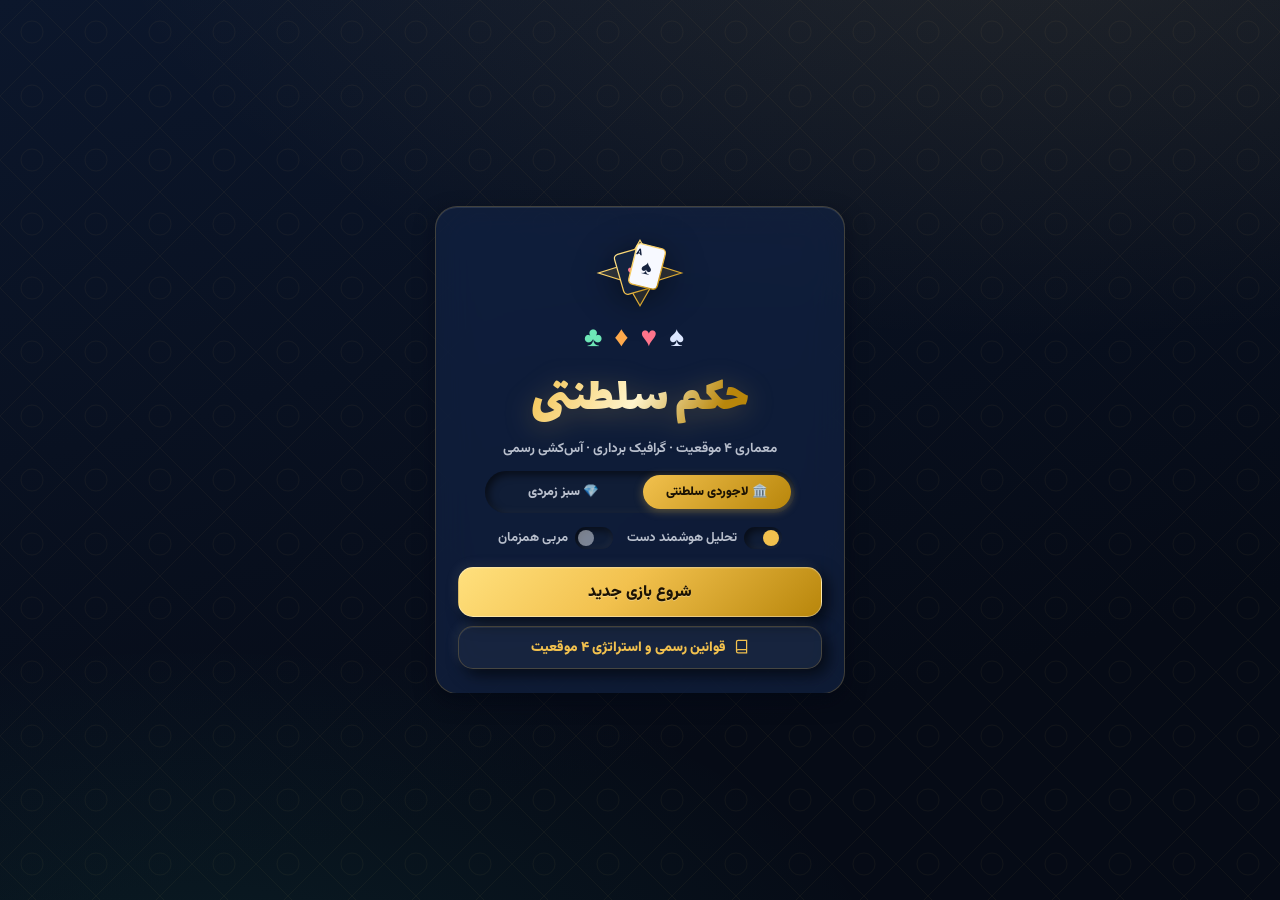
==== index.html @ ce76f45c "Initial upload of HokmPro project" ====
<!DOCTYPE html>
<html lang="fa" dir="rtl">
<head>
  <meta charset="UTF-8">
  <meta name="viewport" content="width=device-width, initial-scale=1.0, maximum-scale=1.0, user-scalable=no, viewport-fit=cover">
  <title>حکم سلطنتی — بازی کارتی چهار نفره حرفه‌ای</title>
  <meta name="description" content="بازی حکم چهار نفره موبایل‌فرست با گرافیک برداری اختصاصی و هوش مصنوعی پیشرفته ۴ موقعیت">
  <link rel="icon" href="favicon.ico" type="image/x-icon">
  <meta name="theme-color" content="#070e1c" media="(prefers-color-scheme: dark)">
  <meta name="theme-color" content="#061912" media="(prefers-color-scheme: light)">
  <link rel="apple-touch-icon" href="icon-192.png">
  <style>
/* ==========================================================================
   Hokm Royal SPA — Mobile-First Luxury Design System
   Dual Themes:
     1. theme-navy    : Royal Persian Lapis Navy & Gold (لاجوردی سلطنتی)
     2. theme-emerald : Casino Emerald Velvet & Gold (سبز زمردی کازینویی)
   100% Offline-Safe (Vendored Vazirmatn + Lalezar + Custom Vector SVGs)
   ========================================================================== */

:root, body.theme-navy {
  color-scheme: dark;

  --bg-0: #060b16;
  --bg-1: #0c172c;
  --bg-2: #142544;
  --glass: rgba(18, 34, 64, 0.72);
  --glass-strong: rgba(14, 26, 50, 0.92);
  --glass-edge: rgba(242, 193, 78, 0.22);
  --hairline: rgba(148, 180, 255, 0.16);

  --ink: #f2f6ff;
  --ink-muted: rgba(242, 246, 255, 0.75);
  --ink-faint: rgba(242, 246, 255, 0.48);

  --neo: #101d36;
  --neo-light: rgba(255, 255, 255, 0.06);
  --neo-dark: rgba(0, 0, 0, 0.62);
  --neo-raise: -4px -4px 12px var(--neo-light), 6px 6px 16px var(--neo-dark), inset 0 1px 0 rgba(255,255,255,0.08);
  --neo-sunken: inset 3px 3px 8px var(--neo-dark), inset -2px -2px 6px var(--neo-light);
  --neo-press: inset 4px 4px 10px var(--neo-dark), inset -2px -2px 5px var(--neo-light);

  --table-grad-1: #14365d;
  --table-grad-2: #0a2038;
  --table-grad-3: #061322;
  --table-rim: rgba(242, 193, 78, 0.45);

  --gold: #f2c14e;
  --gold-deep: #b8860b;
  --aqua: #3ce6cb;
  --aqua-deep: #0f7a68;
  --ruby: #ff6b81;
  --ruby-deep: #a3243b;
  --azure: #6ea8ff;

  --suit-spades: #dce7ff;
  --suit-hearts: #ff758c;
  --suit-diamonds: #ffaa4c;
  --suit-clubs: #6ee7b7;

  --card-face: #fbfcff;
  --card-face-2: #e6eefc;
  --card-ink-dark: #15223d;
  --card-ink-red: #b8253b;

  --shadow-lg: 0 20px 50px rgba(2, 6, 18, 0.72);
  --shadow-md: 0 8px 20px rgba(2, 6, 18, 0.52);

  --radius-lg: 22px;
  --radius-md: 15px;
  --radius-sm: 10px;

  --font-ui: 'Vazirmatn', 'Segoe UI', Tahoma, sans-serif;
  --font-display: 'Lalezar', 'Vazirmatn', sans-serif;

  --pattern: url("data:image/svg+xml,%3Csvg xmlns='http://www.w3.org/2000/svg' width='64' height='64'%3E%3Cg fill='none' stroke='%23f2c14e' stroke-opacity='0.045'%3E%3Cpath d='M32 0L64 32L32 64L0 32Z'/%3E%3Ccircle cx='32' cy='32' r='11'/%3E%3C/g%3E%3C/svg%3E");
}

/* Emerald Velvet & Gold Theme (تم سبز زمردی کازینویی) */
body.theme-emerald {
  --bg-0: #04120c;
  --bg-1: #092218;
  --bg-2: #103828;
  --glass: rgba(11, 38, 27, 0.76);
  --glass-strong: rgba(8, 28, 20, 0.94);
  --glass-edge: rgba(245, 200, 76, 0.28);
  --hairline: rgba(110, 231, 183, 0.18);

  --neo: #0b261b;
  --neo-light: rgba(255, 255, 255, 0.06);
  --neo-dark: rgba(0, 0, 0, 0.68);

  --table-grad-1: #165c40;
  --table-grad-2: #0c3d29;
  --table-grad-3: #062317;
  --table-rim: rgba(245, 200, 76, 0.55);

  --gold: #f5c84c;
  --gold-deep: #bd8b13;
  --aqua: #5eead4;
  --ruby: #ff758f;
}

/* ---------- Vendored Offline Fonts ---------- */
@font-face { font-family: 'Vazirmatn'; font-weight: 500; font-style: normal; font-display: swap; src: url([data-uri]) format('woff2'); unicode-range: U+0000-00FF; }
@font-face { font-family: 'Vazirmatn'; font-weight: 500; font-style: normal; font-display: swap; src: url([data-uri]) format('woff2'); unicode-range: U+0600-06FF,U+FB80-FBFF,U+FE70-FEFF; }
@font-face { font-family: 'Vazirmatn'; font-weight: 700; font-style: normal; font-display: swap; src: url([data-uri]) format('woff2'); unicode-range: U+0000-00FF; }
@font-face { font-family: 'Vazirmatn'; font-weight: 700; font-style: normal; font-display: swap; src: url([data-uri]) format('woff2'); unicode-range: U+0600-06FF,U+FB80-FBFF,U+FE70-FEFF; }
@font-face { font-family: 'Vazirmatn'; font-weight: 900; font-style: normal; font-display: swap; src: url([data-uri]) format('woff2'); unicode-range: U+0000-00FF; }
@font-face { font-family: 'Vazirmatn'; font-weight: 900; font-style: normal; font-display: swap; src: url([data-uri]) format('woff2'); unicode-range: U+0600-06FF,U+FB80-FBFF,U+FE70-FEFF; }
@font-face { font-family: 'Lalezar'; font-weight: 400; font-style: normal; font-display: swap; src: url([data-uri]) format('woff2'); unicode-range: U+0000-00FF; }
@font-face { font-family: 'Lalezar'; font-weight: 400; font-style: normal; font-display: swap; src: url([data-uri]) format('woff2'); unicode-range: U+0600-06FF,U+FB80-FBFF,U+FE70-FEFF; }

* {
  margin: 0; padding: 0; box-sizing: border-box;
  font-family: var(--font-ui);
  -webkit-tap-highlight-color: transparent;
  user-select: none;
  -webkit-user-select: none;
  -webkit-touch-callout: none;
}

html, body {
  height: 100%;
  width: 100%;
  overflow: hidden;
  touch-action: manipulation;
}

body {
  background:
    radial-gradient(120% 80% at 80% -10%, rgba(242, 193, 78, 0.10), transparent 60%),
    radial-gradient(100% 70% at 15% 110%, rgba(60, 230, 203, 0.08), transparent 55%),
    var(--pattern),
    linear-gradient(165deg, var(--bg-1), var(--bg-0) 75%);
  color: var(--ink);
  transition: background 0.35s ease;
}

.hidden { display: none !important; }
.ic { width: 1.1em; height: 1.1em; flex-shrink: 0; }

/* ---------- Surfaces ---------- */
.glass {
  background: var(--glass);
  backdrop-filter: blur(20px) saturate(160%);
  -webkit-backdrop-filter: blur(20px) saturate(160%);
  border: 1px solid var(--glass-edge);
  box-shadow: var(--shadow-md), inset 0 1px 0 rgba(255,255,255,0.1);
  border-radius: var(--radius-md);
}
.glass-strong {
  background: var(--glass-strong);
  backdrop-filter: blur(28px) saturate(180%);
  -webkit-backdrop-filter: blur(28px) saturate(180%);
  border: 1px solid var(--glass-edge);
  box-shadow: var(--shadow-lg), inset 0 1px 0 rgba(255,255,255,0.14);
}
.neo {
  background: var(--neo);
  box-shadow: var(--neo-raise);
  border: 1px solid rgba(255, 255, 255, 0.05);
  border-radius: var(--radius-md);
}

/* ---------- Buttons ---------- */
.btn {
  cursor: pointer;
  padding: 12px 22px;
  font-size: 0.98rem;
  font-weight: 800;
  color: var(--ink);
  transition: transform 0.14s ease, box-shadow 0.14s ease;
  box-shadow: var(--neo-raise);
  background: var(--neo);
  border-radius: var(--radius-md);
  display: inline-flex;
  align-items: center;
  justify-content: center;
  gap: 8px;
}
.btn:active { transform: translateY(1px) scale(0.98); box-shadow: var(--neo-press); }
.btn.primary {
  background: linear-gradient(135deg, #ffe07d 0%, var(--gold) 45%, var(--gold-deep) 100%);
  color: #1c1304;
  border-color: rgba(255, 255, 255, 0.35);
  text-shadow: 0 1px 0 rgba(255,255,255,0.3);
}
.btn.secondary { color: var(--ink-muted); }
.btn.ghost-btn {
  background: rgba(255, 255, 255, 0.04);
  border: 1px solid var(--glass-edge);
  font-size: 0.86rem;
  padding: 10px 16px;
  color: var(--gold);
}
.row { display: flex; gap: 10px; justify-content: center; flex-wrap: wrap; width: 100%; }

/* ---------- Start Screen (Lobby View) ---------- */
.start-screen {
  position: fixed; inset: 0; z-index: 30;
  display: grid; place-items: center;
  padding: 16px;
  overflow-y: auto;
}
.start-card {
  width: min(94vw, 410px);
  padding: 28px 22px 24px;
  border-radius: var(--radius-lg);
  text-align: center;
  display: flex; flex-direction: column; gap: 12px; align-items: center;
  animation: riseIn 0.45s cubic-bezier(0.22, 1, 0.36, 1);
}
@keyframes riseIn { from { opacity: 0; transform: translateY(18px) scale(0.97); } to { opacity: 1; } }

.royal-crest { width: 140px; height: 76px; margin-bottom: -6px; }
.crest-svg { width: 100%; height: 100%; filter: drop-shadow(0 6px 16px rgba(0,0,0,0.5)); }

.logo { font-size: 1.75rem; letter-spacing: 12px; display: flex; }
.logo span { animation: float 3.2s ease-in-out infinite; }
.logo .s-spade { color: var(--suit-spades); }
.logo .s-heart { color: var(--suit-hearts); animation-delay: 0.35s; }
.logo .s-diamond { color: var(--suit-diamonds); animation-delay: 0.7s; }
.logo .s-club { color: var(--suit-clubs); animation-delay: 1.05s; }
@keyframes float { 0%,100% { transform: translateY(0); } 50% { transform: translateY(-5px); } }

.start-title {
  font-family: var(--font-display); font-weight: 400;
  font-size: 3.1rem; line-height: 1.05;
  background: linear-gradient(120deg, var(--gold), #fff4cc 48%, var(--gold-deep) 85%);
  -webkit-background-clip: text; background-clip: text; color: transparent;
  filter: drop-shadow(0 4px 14px rgba(242, 193, 78, 0.25));
}
.start-subtitle { color: var(--ink-muted); font-size: 0.84rem; font-weight: 700; }
.stats-line {
  color: var(--gold);
  font-size: 0.82rem;
  font-weight: 700;
  background: rgba(242, 193, 78, 0.08);
  border: 1px solid rgba(242, 193, 78, 0.2);
  padding: 5px 12px;
  border-radius: 999px;
}
.stats-line:empty { display: none; }

.theme-switcher-pill {
  display: flex; gap: 6px; padding: 4px;
  background: var(--neo); box-shadow: var(--neo-sunken);
  border-radius: 999px; width: 100%; max-width: 310px;
}
.theme-chip {
  flex: 1; padding: 7px 10px; border-radius: 999px; border: none;
  background: transparent; color: var(--ink-muted);
  font-size: 0.78rem; font-weight: 800; cursor: pointer;
  transition: all 0.2s ease;
}
.theme-chip.active {
  background: linear-gradient(135deg, var(--gold), var(--gold-deep));
  color: #1b1204;
  box-shadow: 0 2px 10px rgba(242, 193, 78, 0.35);
}

.mode-toggles { display: flex; gap: 14px; justify-content: center; flex-wrap: wrap; margin: 2px 0; }
.toggle { display: flex; align-items: center; gap: 7px; cursor: pointer; font-size: 0.82rem; font-weight: 700; color: var(--ink-muted); }
.toggle input { display: none; }
.toggle .tk {
  width: 38px; height: 22px; border-radius: 999px; background: var(--neo);
  box-shadow: var(--neo-sunken); position: relative; transition: box-shadow .2s ease;
}
.toggle .tk::after {
  content: ''; position: absolute; top: 3px; left: 3px; width: 16px; height: 16px;
  border-radius: 50%; background: var(--ink-faint); transition: transform .18s ease, background .18s ease;
}
.toggle input:checked + .tk::after { transform: translateX(16px); background: var(--gold); }

.start-actions { display: flex; flex-direction: column; gap: 9px; width: 100%; margin-top: 4px; }
.start-main-btn { width: 100%; }

/* ---------- Mobile-First Game Arena Wrapper ---------- */
.game-wrapper {
  height: 100dvh;
  width: 100%;
  max-width: 540px;
  margin: 0 auto;
  display: flex;
  flex-direction: column;
  justify-content: space-between;
  padding: max(6px, env(safe-area-inset-top)) 8px max(6px, env(safe-area-inset-bottom));
  gap: 5px;
  position: relative;
}

/* Header Bar */
.header {
  display: flex; justify-content: space-between; align-items: center;
  padding: 6px 10px; flex-shrink: 0; gap: 6px;
}
.brand-group { display: flex; align-items: center; gap: 6px; }
.title {
  display: flex; align-items: center; gap: 5px;
  font-family: var(--font-display); font-weight: 400; font-size: 1.25rem; color: var(--gold);
}
.icon-pill {
  display: inline-flex; align-items: center; gap: 4px;
  padding: 4px 9px; border-radius: 999px;
  background: rgba(242, 193, 78, 0.12);
  border: 1px solid rgba(242, 193, 78, 0.3);
  color: var(--gold); font-size: 0.72rem; font-weight: 800; cursor: pointer;
}
.scores { display: flex; gap: 5px; }
.score-box {
  padding: 4px 10px; border-radius: 999px; font-size: 0.78rem; font-weight: 800;
  background: var(--glass-strong); border: 1px solid transparent;
}
.score-box b { font-size: 0.92rem; }
.score-box.us { border-color: var(--aqua); color: var(--aqua); }
.score-box.them { border-color: var(--ruby); color: var(--ruby); }

.top-tools { display: flex; align-items: center; gap: 5px; }
.tool-btn {
  width: 32px; height: 32px; border-radius: 50%;
  display: grid; place-items: center; cursor: pointer;
  color: var(--ink-muted); background: var(--neo); box-shadow: var(--neo-raise);
}
.tool-btn:active { transform: scale(0.92); box-shadow: var(--neo-press); }

/* HUD Strip */
.info-bar {
  display: flex; justify-content: space-between; align-items: center; gap: 4px;
  padding: 5px 8px; font-size: 0.75rem; font-weight: 700; flex-shrink: 0;
}
.info-item {
  display: flex; align-items: center; gap: 4px; color: var(--ink-muted);
  padding: 3px 8px; border-radius: var(--radius-sm);
  background: rgba(0, 0, 0, 0.22);
}
.info-item b { color: var(--ink); font-size: 0.82rem; }
.icon-us, .icon-us .ic { color: var(--aqua); }
.icon-them, .icon-them .ic { color: var(--ruby); }
.icon-trump, .icon-trump .ic { color: var(--gold); }

/* Ace-Draw Ceremony Banner */
.ace-draw-banner {
  position: absolute; top: 92px; left: 50%; transform: translateX(-50%);
  z-index: 45; width: min(94%, 390px);
  padding: 10px 12px; border-radius: var(--radius-md);
  display: flex; flex-direction: column; align-items: center; gap: 7px;
  border: 1px solid var(--gold);
  box-shadow: var(--shadow-lg), 0 0 24px rgba(242, 193, 78, 0.25);
  animation: riseIn 0.28s ease;
}
.ace-draw-title { font-size: 0.8rem; font-weight: 900; color: var(--gold); display: flex; align-items: center; gap: 6px; }
.ace-draw-cards { display: flex; gap: 6px; justify-content: center; flex-wrap: wrap; }
.ace-mini-chip {
  display: flex; flex-direction: column; align-items: center;
  padding: 3px 7px; border-radius: 8px; background: rgba(255,255,255,0.06);
  font-size: 0.7rem; font-weight: 800; color: var(--ink-muted);
}
.ace-mini-chip.winner {
  background: rgba(242, 193, 78, 0.22);
  border: 1px solid var(--gold);
  color: var(--gold);
}

/* ---------- Cross-Table 4-Player Arena Stage ---------- */
.arena-stage {
  flex: 1;
  min-height: 0;
  display: flex;
  flex-direction: column;
  justify-content: space-between;
  align-items: center;
  gap: 4px;
  padding: 2px 0;
}

.seat-node {
  display: flex; align-items: center; gap: 6px;
  position: relative; z-index: 5;
}
.seat-north {
  flex-direction: row;
  background: var(--glass);
  border: 1px solid var(--glass-edge);
  padding: 4px 12px 4px 8px;
  border-radius: 999px;
}
.seat-meta { display: flex; flex-direction: column; align-items: flex-start; gap: 2px; }
.seat-badges { display: flex; align-items: center; gap: 4px; }

.table-middle-row {
  flex: 1;
  width: 100%;
  min-height: 0;
  display: flex;
  align-items: center;
  justify-content: space-between;
  gap: 4px;
}

.seat-west, .seat-east {
  flex-direction: column;
  width: 60px;
  flex-shrink: 0;
  text-align: center;
  gap: 3px;
}

.opponent-avatar, .player-avatar {
  width: 40px; height: 40px; border-radius: 50%;
  display: grid; place-items: center; position: relative;
  background: var(--neo); box-shadow: var(--neo-raise);
  color: var(--ink-muted); font-size: 1.1rem;
  border: 1.5px solid rgba(255,255,255,0.1);
  transition: box-shadow 0.25s ease, transform 0.25s ease;
}
.opponent-avatar.partner { color: var(--aqua); border-color: rgba(60, 230, 203, 0.35); }
.opponent-avatar.enemy { color: var(--ruby); border-color: rgba(255, 107, 129, 0.35); }
.opponent-name { font-size: 0.72rem; font-weight: 800; color: var(--ink-muted); white-space: nowrap; }

.card-count-pill {
  font-size: 0.68rem; font-weight: 900;
  padding: 1px 6px; border-radius: 999px;
  background: rgba(242, 193, 78, 0.14);
  border: 1px solid rgba(242, 193, 78, 0.32);
  color: var(--gold);
}
.void-pills { display: inline-flex; gap: 2px; flex-wrap: wrap; justify-content: center; min-height: 14px; }
.void-tag {
  font-size: 0.65rem; line-height: 1; padding: 1px 4px;
  border-radius: 4px; background: rgba(255, 107, 129, 0.18);
  color: var(--ruby); font-weight: 900;
}

.opponent.active .opponent-avatar, .player-section.active .player-avatar {
  box-shadow: var(--neo-raise), 0 0 0 2.5px var(--gold), 0 0 20px rgba(242, 193, 78, 0.65);
  transform: scale(1.06);
}

.crown-badge {
  position: absolute; top: -7px; right: -6px; color: var(--gold);
  background: var(--neo); width: 19px; height: 19px; border-radius: 50%;
  display: grid; place-items: center; box-shadow: var(--neo-raise);
  border: 1px solid var(--gold);
}
.trump-indicator {
  position: absolute; bottom: -7px; left: 50%; transform: translateX(-50%);
  background: linear-gradient(135deg, var(--gold), var(--gold-deep)); color: #1f1503;
  font-size: 0.64rem; font-weight: 900; padding: 1px 6px; border-radius: 6px;
  box-shadow: 0 2px 6px rgba(0,0,0,0.5);
}

/* ---------- Luxury Persian Felt Table ---------- */
.play-area {
  flex: 1; height: 100%; display: flex; align-items: center; justify-content: center; min-width: 0;
}
.table {
  width: 100%; max-width: 265px; aspect-ratio: 1 / 1.04; position: relative;
  border-radius: 40% 40% 40% 40% / 34% 34% 34% 34%;
  background:
    radial-gradient(circle at 50% 48%, rgba(242, 193, 78, 0.10), transparent 58%),
    linear-gradient(160deg, var(--table-grad-1) 0%, var(--table-grad-2) 58%, var(--table-grad-3) 100%);
  box-shadow:
    inset 0 0 0 2px rgba(255, 255, 255, 0.12),
    inset 0 0 0 9px rgba(6, 12, 22, 0.68),
    inset 0 0 0 10.5px var(--table-rim),
    inset 0 14px 32px rgba(0,0,0,0.6),
    var(--shadow-md);
  display: flex; align-items: center; justify-content: center;
  overflow: hidden;
}
.table-carpet-svg {
  position: absolute; inset: 8%; width: 84%; height: 84%;
  color: var(--gold); pointer-events: none;
}
.table-center-emblem {
  font-size: 2.2rem; color: var(--gold); opacity: 0.16;
  pointer-events: none; font-weight: 900;
}

.card-slot { position: absolute; display: flex; align-items: center; justify-content: center; z-index: 4; }
.card-slot.top { top: 6%; left: 50%; transform: translateX(-50%); }
.card-slot.bottom { bottom: 6%; left: 50%; transform: translateX(-50%); }
.card-slot.left { left: 7%; top: 50%; transform: translateY(-50%); }
.card-slot.right { right: 7%; top: 50%; transform: translateY(-50%); }

/* ---------- South Player Section & Curved Mobile Fan Hand ---------- */
.player-section {
  flex-shrink: 0;
  display: flex;
  flex-direction: column;
  gap: 6px;
  padding: 8px 10px calc(8px + env(safe-area-inset-bottom));
  border-radius: var(--radius-lg) var(--radius-lg) 12px 12px;
}
.player-bar {
  display: flex; align-items: center; justify-content: space-between; gap: 8px;
}
.player-info { display: flex; align-items: center; gap: 8px; }
.player-avatar { width: 36px; height: 36px; color: var(--gold); border-color: rgba(242, 193, 78, 0.4); }
.player-title-wrap { display: flex; flex-direction: column; }
.player-name { font-weight: 900; font-size: 0.86rem; line-height: 1.1; }
.turn-hint { font-size: 0.7rem; color: var(--ink-muted); font-weight: 700; }
.player-section.active .turn-hint { color: var(--gold); }

.fan-toggle-btn {
  display: inline-flex; align-items: center; gap: 5px;
  padding: 5px 10px; border-radius: 999px; font-size: 0.72rem; font-weight: 800;
  color: var(--ink-muted); cursor: pointer;
}

/* Hand Container: Fan Mode (Single Overlapping Curved Row) vs Grid Mode */
.hand {
  display: flex;
  justify-content: center;
  align-items: center;
  padding: 14px 6px 6px;
  min-height: 112px;
  overflow-x: auto;
  overflow-y: visible;
  scrollbar-width: none;
}
.hand::-webkit-scrollbar { display: none; }

.hand.fan-mode {
  flex-wrap: nowrap;
  gap: 0;
}
.hand.fan-mode .card + .card {
  margin-right: -18px; /* RTL overlapping fan effect */
}
.hand.grid-mode {
  flex-wrap: wrap;
  gap: 5px;
  max-height: 34dvh;
  overflow-y: auto;
}

/* ---------- Bespoke Vector Playing Cards ---------- */
.card {
  width: 62px; height: 94px;
  border-radius: 10px;
  background: linear-gradient(165deg, var(--card-face) 0%, var(--card-face-2) 100%);
  box-shadow: -3px 4px 12px rgba(0, 0, 0, 0.45), inset 0 0 0 1px rgba(255, 255, 255, 0.85);
  display: flex; flex-direction: column; justify-content: space-between;
  padding: 4px 5px; position: relative;
  color: var(--card-ink-dark);
  flex-shrink: 0;
  transition: transform 0.18s cubic-bezier(0.22, 1, 0.36, 1), box-shadow 0.18s ease, filter 0.18s ease;
  cursor: pointer;
  overflow: hidden;
}
.card-corner {
  display: flex; flex-direction: column; align-items: center; line-height: 0.92; z-index: 2;
  align-self: flex-start;
}
.card-corner.bottom {
  align-self: flex-end; transform: rotate(180deg);
}
.card .card-rank { font-size: 0.88rem; font-weight: 900; letter-spacing: -0.5px; }
.card .card-mini-pip { font-size: 0.68rem; }

.card .card-suit-center {
  position: absolute; inset: 0;
  display: flex; align-items: center; justify-content: center;
  pointer-events: none;
}
.card-art-svg { width: 82%; height: 82%; }

.card.suit-hearts, .card.suit-diamonds { color: var(--card-ink-red); }
.card.suit-spades, .card.suit-clubs { color: var(--card-ink-dark); }

.card.disabled {
  filter: grayscale(0.55) brightness(0.62);
  transform: translateY(4px) scale(0.96);
  cursor: default;
}
.card:not(.disabled):hover {
  transform: translateY(-7px);
  z-index: 10;
}
.card.selected {
  transform: translateY(-16px) scale(1.06) !important;
  z-index: 20 !important;
  box-shadow: 0 0 0 2.5px var(--gold), 0 14px 28px rgba(242, 193, 78, 0.48);
}
.card.trump::after {
  content: ''; position: absolute; inset: 2.5px; border-radius: 7.5px;
  border: 1.5px solid rgba(212, 162, 56, 0.78); pointer-events: none;
}

.card.table-card {
  width: 52px; height: 78px; cursor: default;
  box-shadow: 0 8px 20px rgba(0, 0, 0, 0.55);
}
.card.enter { animation: cardIn 0.25s cubic-bezier(0.22, 1, 0.36, 1); }
@keyframes cardIn { from { opacity: 0; transform: translateY(12px) scale(0.88); } }

/* ---------- Coach & Analysis ---------- */
.coach-bar {
  display: flex; flex-direction: column; gap: 2px;
  background: rgba(0, 0, 0, 0.32);
  border: 1px solid rgba(242, 193, 78, 0.28);
  border-radius: var(--radius-sm); padding: 6px 10px;
  font-size: 0.74rem; color: var(--ink-muted); line-height: 1.5;
}
.coach-line b { color: var(--gold); }
.coach-line.alt { opacity: 0.78; }
.card.coach-best { outline: 2.5px solid var(--gold); outline-offset: 1px; }
.card.coach-alt { outline: 2px dashed var(--aqua); outline-offset: 1px; }

.grade { font-weight: 900; padding: 1px 7px; border-radius: 6px; font-size: 0.74rem; }
.grade.good { color: #082217; background: var(--aqua); }
.grade.warn { color: #241a05; background: var(--gold); }
.grade.bad { color: #fff; background: var(--ruby-deep); }
.reason { color: var(--ink-muted); font-size: 0.76rem; }
.better { color: var(--gold); font-weight: 800; font-size: 0.76rem; }
.tactics { color: var(--aqua); font-weight: 800; font-size: 0.72rem; }
.outcome-line { font-size: 0.8rem; color: var(--gold); text-align: center; font-weight: 800; }

/* ---------- Winner Popup ---------- */
.winner-popup {
  position: fixed; top: 44%; left: 50%; transform: translate(-50%, -50%) scale(0.9);
  background: var(--glass-strong);
  border: 1.5px solid var(--gold); border-radius: 999px;
  padding: 10px 22px; font-weight: 900; font-size: 0.98rem; color: var(--gold); z-index: 50;
  opacity: 0; pointer-events: none; transition: opacity 0.2s ease, transform 0.2s ease;
  box-shadow: var(--shadow-lg);
}
.winner-popup.show { opacity: 1; transform: translate(-50%, -50%) scale(1); }

/* ---------- Modals & Bottom-Sheet Drawers ---------- */
.modal {
  position: fixed; inset: 0; z-index: 60; display: none;
  align-items: center; justify-content: center; padding: 16px;
  background: rgba(3, 7, 15, 0.68);
  backdrop-filter: blur(8px); -webkit-backdrop-filter: blur(8px);
}
.modal.show { display: flex; }
.modal-box {
  width: min(95vw, 430px); max-height: 88dvh; overflow-y: auto;
  padding: 22px 18px; border-radius: var(--radius-lg);
  text-align: center; display: flex; flex-direction: column; gap: 12px; align-items: center;
  animation: riseIn 0.28s cubic-bezier(0.22, 1, 0.36, 1);
}
.modal-title { font-size: 1.2rem; font-weight: 900; display: flex; gap: 7px; align-items: center; justify-content: center; color: var(--gold); }
.modal-msg { font-size: 0.96rem; line-height: 1.75; color: var(--ink-muted); }
.modal-msg.big { font-size: 1.25rem; color: var(--ink); font-weight: 900; }
.modal-note { font-size: 0.84rem; color: var(--ink-muted); }
.modal-msg.us, .modal-title.us { color: var(--aqua); }
.modal-msg.them, .modal-title.them { color: var(--ruby); }

.trump-grid { display: grid; grid-template-columns: repeat(4, 1fr); gap: 8px; width: 100%; }
.trump-btn {
  cursor: pointer; padding: 10px 4px; font-weight: 800; font-size: 0.84rem; color: var(--ink);
  display: flex; flex-direction: column; align-items: center; gap: 3px;
}
.trump-btn.special { font-size: 0.76rem; grid-column: span 1; }
.trump-btn .pip { font-size: 1.35rem; line-height: 1; }
.trump-btn.suit-spades .pip { color: var(--suit-spades); }
.trump-btn.suit-hearts .pip { color: var(--suit-hearts); }
.trump-btn.suit-diamonds .pip { color: var(--suit-diamonds); }
.trump-btn.suit-clubs .pip { color: var(--suit-clubs); }

.preview-cards { display: flex; gap: 6px; justify-content: center; flex-wrap: wrap; }
.preview-cards .card { width: 54px; height: 82px; cursor: default; }

.history-list { width: 100%; display: flex; flex-direction: column; gap: 6px; max-height: 24vh; overflow-y: auto; }
.history-row {
  display: grid; grid-template-columns: auto 1fr auto auto; gap: 8px; align-items: center;
  background: var(--neo); box-shadow: var(--neo-sunken); border-radius: var(--radius-sm);
  padding: 7px 12px; font-size: 0.8rem; font-weight: 700; color: var(--ink-muted);
}
.history-round { color: var(--azure); }
.history-winner.us { color: var(--aqua); }
.history-winner.them { color: var(--ruby); }

.last-trick-list { display: flex; flex-direction: column; gap: 7px; width: 100%; }
.last-trick-row {
  display: flex; align-items: center; justify-content: space-between; gap: 8px;
  background: var(--neo); box-shadow: var(--neo-sunken); border-radius: var(--radius-sm);
  padding: 6px 12px;
}
.last-trick-row.winner { outline: 1.5px solid var(--gold); }
.last-trick-name { font-weight: 800; font-size: 0.84rem; color: var(--ink-muted); }
.last-trick-row .card { width: 44px; height: 66px; }
.analysis-row {
  display: flex; align-items: center; justify-content: flex-start; flex-wrap: wrap;
  gap: 6px; font-size: 0.76rem; color: var(--ink-muted); padding: 2px 6px; text-align: right;
}

/* Guide Modal */
.guide-modal-box { max-width: 480px; text-align: right; }
.guide-content { display: flex; flex-direction: column; gap: 10px; width: 100%; }
.guide-card {
  background: rgba(0, 0, 0, 0.25);
  border: 1px solid var(--glass-edge);
  border-radius: var(--radius-sm);
  padding: 10px 12px;
  display: flex; flex-direction: column; gap: 6px;
}
.guide-card h3 { font-size: 0.9rem; color: var(--gold); font-weight: 900; }
.guide-card p { font-size: 0.78rem; line-height: 1.65; color: var(--ink-muted); }
.guide-card b { color: var(--ink); }

/* Responsive tuning for small and large screens */
@media (max-width: 370px) {
  .card { width: 56px; height: 86px; }
  .hand.fan-mode .card + .card { margin-right: -20px; }
  .table { max-width: 220px; }
}
@media (min-width: 720px) {
  body { display: flex; align-items: center; justify-content: center; }
  .game-wrapper {
    max-width: 500px; height: 95dvh; max-height: 920px;
    border-radius: var(--radius-lg);
    padding: 12px 14px;
    box-shadow: var(--shadow-lg);
    background: var(--glass);
    border: 1px solid var(--glass-edge);
  }
}

</style>
</head>
<body class="theme-navy" id="appBody">

  <!-- Offline SVG Icon Sprite -->
  <svg width="0" height="0" style="position:absolute" aria-hidden="true"><defs>
    <symbol id="i-crown" viewBox="0 0 24 24"><path d="M2.5 7.5L7 12l5-7.5L17 12l4.5-4.5-2 11.5h-15l-2-11.5z" fill="currentColor"/><circle cx="12" cy="3" r="1.4" fill="currentColor"/><circle cx="2.5" cy="5.5" r="1.2" fill="currentColor"/><circle cx="21.5" cy="5.5" r="1.2" fill="currentColor"/></symbol>
    <symbol id="i-robot" viewBox="0 0 24 24"><path d="M12 2v3M7 8h10a2.5 2.5 0 0 1 2.5 2.5v7A2.5 2.5 0 0 1 17 20H7a2.5 2.5 0 0 1-2.5-2.5v-7A2.5 2.5 0 0 1 7 8zM9 13h.01M15 13h.01M9 16.5h6" fill="none" stroke="currentColor" stroke-width="2" stroke-linecap="round"/></symbol>
    <symbol id="i-user" viewBox="0 0 24 24"><path d="M12 11.5a4 4 0 1 0 0-8 4 4 0 0 0 0 8zM4.5 20c0-3.2 3.6-5.2 7.5-5.2s7.5 2 7.5 5.2" fill="none" stroke="currentColor" stroke-width="2" stroke-linecap="round"/></symbol>
    <symbol id="i-hand" viewBox="0 0 24 24"><rect x="6" y="3" width="12" height="18" rx="2.5" fill="none" stroke="currentColor" stroke-width="2"/><path d="M9 7.5h6M9 11.5h6" stroke="currentColor" stroke-width="2" stroke-linecap="round"/></symbol>
    <symbol id="i-sound-on" viewBox="0 0 24 24"><path d="M4 9v6h4l5 4V5L8 9H4z" fill="currentColor"/><path d="M16 9a4 4 0 0 1 0 6M18.5 6.5a8 8 0 0 1 0 11" fill="none" stroke="currentColor" stroke-width="2" stroke-linecap="round"/></symbol>
    <symbol id="i-sound-off" viewBox="0 0 24 24"><path d="M4 9v6h4l5 4V5L8 9H4z" fill="currentColor"/><path d="M17 9l4 6M21 9l-4 6" stroke="currentColor" stroke-width="2" stroke-linecap="round"/></symbol>
    <symbol id="i-reset" viewBox="0 0 24 24"><path d="M4 10a8 8 0 1 1 2 6" fill="none" stroke="currentColor" stroke-width="2" stroke-linecap="round"/><path d="M4 4v6h6" fill="none" stroke="currentColor" stroke-width="2" stroke-linecap="round"/></symbol>
    <symbol id="i-history" viewBox="0 0 24 24"><path d="M12 7v5l3.2 2" fill="none" stroke="currentColor" stroke-width="2" stroke-linecap="round"/><circle cx="12" cy="12" r="9" fill="none" stroke="currentColor" stroke-width="2"/></symbol>
    <symbol id="i-update" viewBox="0 0 24 24"><path d="M8 4h8M8 20h8M12 8v8M9 13l3 3 3-3" fill="none" stroke="currentColor" stroke-width="2" stroke-linecap="round"/></symbol>
    <symbol id="i-trophy" viewBox="0 0 24 24"><path d="M7 4h10v4a5 5 0 0 1-10 0V4zM5 5h2M17 5h2M12 13v4M8 20h8M10 17h4" fill="none" stroke="currentColor" stroke-width="2" stroke-linecap="round"/></symbol>
    <symbol id="i-palette" viewBox="0 0 24 24"><path d="M12 3a9 9 0 0 0 0 18c1.7 0 2.5-1 2.5-2.2 0-.6-.2-1.1-.6-1.5-.3-.4-.5-.8-.5-1.3 0-1.1.9-2 2-2h1.6A4 4 0 0 0 21 10c0-4-4-7-9-7z" fill="none" stroke="currentColor" stroke-width="2"/><circle cx="7.5" cy="10.5" r="1.2" fill="currentColor"/><circle cx="10.5" cy="7.5" r="1.2" fill="currentColor"/><circle cx="14.5" cy="7.5" r="1.2" fill="currentColor"/></symbol>
    <symbol id="i-book" viewBox="0 0 24 24"><path d="M4 19.5A2.5 2.5 0 0 1 6.5 17H20M4 19.5A2.5 2.5 0 0 0 6.5 22H20V2H6.5A2.5 2.5 0 0 0 4 4.5v15z" fill="none" stroke="currentColor" stroke-width="2" stroke-linecap="round"/></symbol>
    <symbol id="i-fan" viewBox="0 0 24 24"><rect x="4" y="5" width="9" height="14" rx="1.8" transform="rotate(-12 8 12)" fill="none" stroke="currentColor" stroke-width="1.8"/><rect x="10" y="5" width="9" height="14" rx="1.8" transform="rotate(10 14 12)" fill="none" stroke="currentColor" stroke-width="1.8"/></symbol>
  </defs></svg>

  <!-- ============ SPA VIEW 1: ROYAL LOBBY (START SCREEN) ============ -->
  <section class="start-screen" id="startScreen">
    <div class="start-card glass">
      <div class="royal-crest" aria-hidden="true">
        <svg class="crest-svg" viewBox="0 0 160 88">
          <defs>
            <linearGradient id="goldGrad" x1="0" y1="0" x2="1" y2="1">
              <stop offset="0%" stop-color="#ffe58f"/>
              <stop offset="50%" stop-color="#f2c14e"/>
              <stop offset="100%" stop-color="#b8860b"/>
            </linearGradient>
          </defs>
          <polygon points="80,6 96,34 128,44 96,54 80,82 64,54 32,44 64,34" fill="url(#goldGrad)" fill-opacity="0.14" stroke="url(#goldGrad)" stroke-width="1.4"/>
          <g transform="translate(56, 16) rotate(-16 24 28)">
            <rect x="0" y="0" width="34" height="48" rx="5" fill="#13233f" stroke="url(#goldGrad)" stroke-width="1.5"/>
            <text x="17" y="31" text-anchor="middle" fill="#ff7b8e" font-size="22" font-weight="900">♥</text>
          </g>
          <g transform="translate(70, 14) rotate(14 24 28)">
            <rect x="0" y="0" width="34" height="48" rx="5" fill="#f7f9ff" stroke="url(#goldGrad)" stroke-width="1.6"/>
            <text x="8" y="13" fill="#16233f" font-size="10" font-weight="900">A</text>
            <text x="17" y="33" text-anchor="middle" fill="#16233f" font-size="23" font-weight="900">♠</text>
          </g>
        </svg>
      </div>

      <div class="logo" aria-hidden="true">
        <span class="s-spade">♠</span><span class="s-heart">♥</span><span class="s-diamond">♦</span><span class="s-club">♣</span>
      </div>
      <h1 class="start-title">حکم سلطنتی</h1>
      <p class="start-subtitle">معماری ۴ موقعیت · گرافیک برداری · آس‌کشی رسمی</p>

      <div class="theme-switcher-pill" id="startThemePill">
        <button class="theme-chip active" id="themeNavyBtn" type="button">🏛️ لاجوردی سلطنتی</button>
        <button class="theme-chip" id="themeEmeraldBtn" type="button">💎 سبز زمردی</button>
      </div>

      <p class="stats-line" id="statsLine"></p>

      <div class="mode-toggles">
        <label class="toggle"><input type="checkbox" id="toggleAnalysis"><span class="tk"></span>تحلیل هوشمند دست</label>
        <label class="toggle"><input type="checkbox" id="toggleCoach"><span class="tk"></span>مربی همزمان</label>
      </div>

      <div class="start-actions">
        <button class="btn neo primary start-main-btn" id="startBtn">شروع بازی جدید</button>
        <button class="btn neo secondary start-main-btn hidden" id="continueBtn">ادامه بازی قبلی</button>
        <button class="btn neo ghost-btn start-main-btn" id="openGuideBtn" type="button">
          <svg class="ic"><use href="#i-book"/></svg><span>قوانین رسمی و استراتژی ۴ موقعیت</span>
        </button>
      </div>
    </div>
  </section>

  <!-- ============ SPA VIEW 2: MOBILE-FIRST ARENA ============ -->
  <main class="game-wrapper hidden" id="gameWrapper">
    <!-- Top Compact App Bar -->
    <header class="header glass">
      <div class="brand-group">
        <div class="title"><svg class="ic"><use href="#i-crown"/></svg><span>حکم</span></div>
        <button class="icon-pill" id="themeBtn" title="تغییر تم (لاجوردی / زمردی)" aria-label="تغییر تم">
          <svg class="ic"><use href="#i-palette"/></svg>
          <span id="themeLabel">لاجوردی</span>
        </button>
      </div>

      <div class="scores">
        <div class="score-box us">ما <b id="scoreA">0</b></div>
        <div class="score-box them">آنها <b id="scoreB">0</b></div>
      </div>

      <div class="top-tools">
        <button class="tool-btn neo hidden" id="lastTrickBtn" title="دست قبلی و آنالیز" aria-label="نمایش آخرین دست"><svg class="ic"><use href="#i-history"/></svg></button>
        <button class="tool-btn neo" id="guideBtn" title="راهنمای قوانین و استراتژی" aria-label="راهنمای بازی"><svg class="ic"><use href="#i-book"/></svg></button>
        <button class="tool-btn neo" id="soundBtn" title="صدا" aria-label="روشن/خاموش کردن صدا"></button>
        <button class="tool-btn neo" id="resetBtn" title="شروع دوباره" aria-label="شروع دوباره بازی"><svg class="ic"><use href="#i-reset"/></svg></button>
        <button class="tool-btn neo hidden" id="updateBtn" title="نصب نسخه جدید" aria-label="به‌روزرسانی برنامه"><svg class="ic"><use href="#i-update"/></svg></button>
      </div>
    </header>

    <!-- Live Round HUD Strip -->
    <div class="info-bar glass">
      <div class="info-item"><svg class="ic"><use href="#i-hand"/></svg><span>دست <b id="trickNum">0</b>/13</span></div>
      <div class="info-item icon-us"><svg class="ic"><use href="#i-user"/></svg><span>ما <b id="tricksA">0</b></span></div>
      <div class="info-item icon-them"><svg class="ic"><use href="#i-robot"/></svg><span>آنها <b id="tricksB">0</b></span></div>
      <div class="info-item icon-trump"><svg class="ic"><use href="#i-crown"/></svg><span>حکم <b id="trumpDisplay">-</b></span></div>
    </div>

    <!-- Official Ace-Draw Ceremony Banner (Non-blocking overlay) -->
    <div class="ace-draw-banner glass-strong hidden" id="aceDrawBanner">
      <div class="ace-draw-title"><svg class="ic"><use href="#i-crown"/></svg> <span id="aceDrawText">مراسم آس‌کشی تعیین حاکم اول</span></div>
      <div class="ace-draw-cards" id="aceDrawCards"></div>
    </div>

    <!-- Cross-Table 4-Player Arena (North = Partner 3, West = Opp 2, East = Opp 4, Center = Felt Table) -->
    <div class="arena-stage">
      <!-- NORTH SEAT: Partner (Player 3) -->
      <div class="seat-node seat-north opponent" id="player3Box">
        <div class="opponent-avatar partner">
          <svg class="ic"><use href="#i-user"/></svg>
          <span class="crown-badge hidden" id="crown3"><svg class="ic"><use href="#i-crown"/></svg></span>
          <span class="trump-indicator hidden" id="trumpBadge3"></span>
        </div>
        <div class="seat-meta">
          <span class="opponent-name">یار شما</span>
          <div class="seat-badges">
            <span class="card-count-pill" id="count3" title="تعداد برگ باقی‌مانده">13</span>
            <span class="void-pills" id="voids3"></span>
          </div>
        </div>
      </div>

      <!-- MIDDLE ROW: West Seat (Player 2) + Felt Table + East Seat (Player 4) -->
      <div class="table-middle-row">
        <!-- WEST SEAT: Opponent 1 (Player 2) -->
        <div class="seat-node seat-west opponent" id="player2Box">
          <div class="opponent-avatar enemy">
            <svg class="ic"><use href="#i-robot"/></svg>
            <span class="crown-badge hidden" id="crown2"><svg class="ic"><use href="#i-crown"/></svg></span>
            <span class="trump-indicator hidden" id="trumpBadge2"></span>
          </div>
          <span class="opponent-name">حریف ۱</span>
          <span class="card-count-pill" id="count2">13</span>
          <span class="void-pills" id="voids2"></span>
        </div>

        <!-- CENTER ROYAL FELT TABLE -->
        <div class="play-area">
          <div class="table neo">
            <!-- Persian Shamsa & Toranj Centerpiece SVG -->
            <svg class="table-carpet-svg" viewBox="0 0 240 240" aria-hidden="true">
              <g fill="none" stroke="currentColor" stroke-opacity="0.16" stroke-width="1.2">
                <circle cx="120" cy="120" r="96" stroke-dasharray="4 4"/>
                <circle cx="120" cy="120" r="72"/>
                <polygon points="120,28 142,92 212,120 142,148 120,212 98,148 28,120 98,92"/>
                <polygon points="55,55 120,82 185,55 158,120 185,185 120,158 55,185 82,120"/>
                <circle cx="120" cy="120" r="30" stroke-opacity="0.28"/>
              </g>
            </svg>
            <div class="table-center-emblem" id="tableCenterTrump" aria-hidden="true">♠</div>

            <div class="card-slot top" id="slot3"></div>
            <div class="card-slot left" id="slot2"></div>
            <div class="card-slot right" id="slot4"></div>
            <div class="card-slot bottom" id="slot1"></div>
          </div>
        </div>

        <!-- EAST SEAT: Opponent 2 (Player 4) -->
        <div class="seat-node seat-east opponent" id="player4Box">
          <div class="opponent-avatar enemy">
            <svg class="ic"><use href="#i-robot"/></svg>
            <span class="crown-badge hidden" id="crown4"><svg class="ic"><use href="#i-crown"/></svg></span>
            <span class="trump-indicator hidden" id="trumpBadge4"></span>
          </div>
          <span class="opponent-name">حریف ۲</span>
          <span class="card-count-pill" id="count4">13</span>
          <span class="void-pills" id="voids4"></span>
        </div>
      </div>
    </div>

    <!-- SOUTH DOCK: Human Player Hand & Coach -->
    <section class="player-section glass" id="player1Box">
      <div class="player-bar">
        <div class="player-info">
          <div class="player-avatar">
            <svg class="ic"><use href="#i-user"/></svg>
            <span class="crown-badge hidden" id="crown1"><svg class="ic"><use href="#i-crown"/></svg></span>
            <span class="trump-indicator hidden" id="trumpBadge1"></span>
          </div>
          <div class="player-title-wrap">
            <span class="player-name">شما</span>
            <span class="turn-hint" id="turnHintText">در انتظار نوبت...</span>
          </div>
          <span class="void-pills" id="voids1"></span>
        </div>

        <button class="fan-toggle-btn neo" id="fanToggleBtn" type="button" title="تغییر چیدمان کارت‌ها (بادبزنی / شبکه‌ای)">
          <svg class="ic"><use href="#i-fan"/></svg>
          <span id="fanModeLabel">بادبزنی</span>
        </button>
      </div>

      <div class="hand fan-mode" id="handCards"></div>
      <div class="coach-bar hidden" id="coachBar" aria-live="polite"></div>
    </section>
  </main>

  <div class="winner-popup" id="winnerPopup"></div>

  <!-- ============ MODALS & DRAWERS ============ -->
  <!-- 1. Trump Selection Modal -->
  <div class="modal" id="trumpModal">
    <div class="modal-box glass-strong">
      <h2 class="modal-title"><svg class="ic"><use href="#i-crown"/></svg> شما حاکم هستید — تعیین حکم</h2>
      <p class="modal-note">۵ برگ اول دست شما (بر اساس آن خال حکم را انتخاب کنید):</p>
      <div class="preview-cards" id="previewCards"></div>
      <div class="trump-grid">
        <button class="trump-btn neo suit-spades" data-trump="spades"><span class="pip">♠</span><span>پیک</span></button>
        <button class="trump-btn neo suit-hearts" data-trump="hearts"><span class="pip">♥</span><span>دل</span></button>
        <button class="trump-btn neo suit-diamonds" data-trump="diamonds"><span class="pip">♦</span><span>خشت</span></button>
        <button class="trump-btn neo suit-clubs" data-trump="clubs"><span class="pip">♣</span><span>گشنیز</span></button>
        <button class="trump-btn neo special" data-trump="ners"><span>(2) نرس</span></button>
        <button class="trump-btn neo special" data-trump="asners"><span>(A2) آس‌نرس</span></button>
        <button class="trump-btn neo special" data-trump="sers"><span>(A) سرس</span></button>
      </div>
    </div>
  </div>

  <!-- 2. Round Summary Modal -->
  <div class="modal" id="roundModal">
    <div class="modal-box glass-strong">
      <h2 class="modal-title" id="roundTitle">پایان دست</h2>
      <p class="modal-msg" id="roundMsg"></p>
      <button class="btn neo primary" id="nextRoundBtn">شروع دست بعدی</button>
    </div>
  </div>

  <!-- 3. Match End Modal -->
  <div class="modal" id="endModal">
    <div class="modal-box glass-strong">
      <h2 class="modal-title" id="endTitle">پایان مسابقه</h2>
      <p class="modal-msg big" id="endMsg"></p>
      <div class="history-list hidden" id="historyList"></div>
      <p class="stats-summary" id="statsSummary"></p>
      <button class="btn neo primary" id="newGameBtn">بازی جدید</button>
    </div>
  </div>

  <!-- 4. Kot / Bam Decision Modal -->
  <div class="modal" id="kotModal">
    <div class="modal-box glass-strong">
      <h2 class="modal-title"><svg class="ic"><use href="#i-trophy"/></svg> کوت! (۷ بر ۰)</h2>
      <p class="modal-msg" id="kotMsg"></p>
      <p class="modal-msg">آیا برای «بام» (گرفتن هر ۱۳ دست و برد کل بازی) ادامه می‌دهید؟</p>
      <div class="row">
        <button class="btn neo primary" id="bamYes">بله، بام!</button>
        <button class="btn neo secondary" id="bamNo">خیر، ثبت امتیاز کوت</button>
      </div>
    </div>
  </div>

  <!-- 5. Last Trick & Tactical Analysis Drawer -->
  <div class="modal" id="lastTrickModal">
    <div class="modal-box glass-strong">
      <h2 class="modal-title"><svg class="ic"><use href="#i-history"/></svg> بررسی دست قبلی و آنالیز تاکتیکی</h2>
      <div class="last-trick-list" id="lastTrickCards"></div>
      <button class="btn neo secondary" id="closeLastTrick">بستن</button>
    </div>
  </div>

  <!-- 6. Official Rules & 4-Position Strategy Guide Modal -->
  <div class="modal" id="guideModal">
    <div class="modal-box glass-strong guide-modal-box">
      <h2 class="modal-title"><svg class="ic"><use href="#i-book"/></svg> دانشنامه رسمی حکم و استراتژی ۴ موقعیت</h2>
      <div class="guide-content">
        <div class="guide-card">
          <h3>۱. چرخه و قوانین رسمی بازی</h3>
          <p>• <b>آس‌کشی و توزیع (۵ + ۴ + ۴):</b> در آغاز مسابقه با ورق‌اندازی پادساعتگرد اولین آس حاکم اول را تعیین می‌کند. ابتدا ۵ برگ برای تعیین حکم و سپس دو دسته ۴ برگی تقسیم می‌شود.</p>
          <p>• <b>رعایت خال و برش:</b> پیروی از خالِ کارتِ اول الزامی است. تنها در صورت نداشتن خالِ بازی (Void)، بازیکن مجاز به بریدن با حکم یا رد دادن برگ هرز است.</p>
          <p>• <b>کوت، حاکم‌کوت و بام:</b> برد عادی (۷ دست) = ۱ امتیاز؛ برد ۷-۰ توسط تیم حاکم (کوت) = ۲ امتیاز؛ برد ۷-۰ علیه تیم حاکم (حاکم‌کوت) = ۳ امتیاز؛ برد ۱۳-۰ در صورت اعلام بام = پیروزی کامل ست.</p>
        </div>
        <div class="guide-card">
          <h3>۲. استراتژی تخصصی ۴ موقعیت در تریک</h3>
          <p>• <b>نفر اول (لیدر):</b> نقد کردن آس‌های جانبی پیش از خالی شدن دست رقبا، خودداری از حکم‌کشی بی‌مورد بدون داشتن سرِ حکم، و تک‌برگ‌زدایی برای ایجاد قدرت برش.</p>
          <p>• <b>نفر دوم (Second Hand Low):</b> ذخیره کارت‌های سرِ تک‌افتاده (مثل شاه) در برابر لید ضعیف حریف و واگذاری تصمیم به یار در دست چهارم.</p>
          <p>• <b>نفر سوم (Third Hand High &amp; Finesse):</b> بازی کردن بالاترین کارت برنده (یا فینس با A-Q) وقتی لیدِ یار ضعیف است تا دست چهارم مفت نبرد؛ و رد دادن زیرِ یار فقط زمانی که کارتِ یار واقعاً سر است.</p>
          <p>• <b>نفر چهارم (Fourth Hand Cheap):</b> تصاحب قطعی دست با ارزان‌ترین کارتِ کافی و عدم قاپیدن دستِ برندهٔ یار.</p>
        </div>
      </div>
      <button class="btn neo primary" id="closeGuideBtn" type="button">متوجه شدم</button>
    </div>
  </div>

  <script>
var LZString=function(){var r=String.fromCharCode,o="ABCDEFGHIJKLMNOPQRSTUVWXYZabcdefghijklmnopqrstuvwxyz0123456789+/=",n="ABCDEFGHIJKLMNOPQRSTUVWXYZabcdefghijklmnopqrstuvwxyz0123456789+-$",e={};function t(r,o){if(!e[r]){e[r]={};for(var n=0;n<r.length;n++)e[r][r.charAt(n)]=n}return e[r][o]}var i={compressToBase64:function(r){if(null==r)return"";var n=i._compress(r,6,function(r){return o.charAt(r)});switch(n.length%4){default:case 0:return n;case 1:return n+"===";case 2:return n+"==";case 3:return n+"="}},decompressFromBase64:function(r){return null==r?"":""==r?null:i._decompress(r.length,32,function(n){return t(o,r.charAt(n))})},compressToUTF16:function(o){return null==o?"":i._compress(o,15,function(o){return r(o+32)})+" "},decompressFromUTF16:function(r){return null==r?"":""==r?null:i._decompress(r.length,16384,function(o){return r.charCodeAt(o)-32})},compressToUint8Array:function(r){for(var o=i.compress(r),n=new Uint8Array(2*o.length),e=0,t=o.length;e<t;e++){var s=o.charCodeAt(e);n[2*e]=s>>>8,n[2*e+1]=s%256}return n},decompressFromUint8Array:function(o){if(null==o)return i.decompress(o);for(var n=new Array(o.length/2),e=0,t=n.length;e<t;e++)n[e]=256*o[2*e]+o[2*e+1];var s=[];return n.forEach(function(o){s.push(r(o))}),i.decompress(s.join(""))},compressToEncodedURIComponent:function(r){return null==r?"":i._compress(r,6,function(r){return n.charAt(r)})},decompressFromEncodedURIComponent:function(r){return null==r?"":""==r?null:(r=r.replace(/ /g,"+"),i._decompress(r.length,32,function(o){return t(n,r.charAt(o))}))},compress:function(o){return i._compress(o,16,function(o){return r(o)})},_compress:function(r,o,n){if(null==r)return"";var e,t,i,s={},u={},a="",p="",c="",l=2,f=3,h=2,d=[],m=0,v=0;for(i=0;i<r.length;i+=1)if(a=r.charAt(i),Object.prototype.hasOwnProperty.call(s,a)||(s[a]=f++,u[a]=!0),p=c+a,Object.prototype.hasOwnProperty.call(s,p))c=p;else{if(Object.prototype.hasOwnProperty.call(u,c)){if(c.charCodeAt(0)<256){for(e=0;e<h;e++)m<<=1,v==o-1?(v=0,d.push(n(m)),m=0):v++;for(t=c.charCodeAt(0),e=0;e<8;e++)m=m<<1|1&t,v==o-1?(v=0,d.push(n(m)),m=0):v++,t>>=1}else{for(t=1,e=0;e<h;e++)m=m<<1|t,v==o-1?(v=0,d.push(n(m)),m=0):v++,t=0;for(t=c.charCodeAt(0),e=0;e<16;e++)m=m<<1|1&t,v==o-1?(v=0,d.push(n(m)),m=0):v++,t>>=1}0==--l&&(l=Math.pow(2,h),h++),delete u[c]}else for(t=s[c],e=0;e<h;e++)m=m<<1|1&t,v==o-1?(v=0,d.push(n(m)),m=0):v++,t>>=1;0==--l&&(l=Math.pow(2,h),h++),s[p]=f++,c=String(a)}if(""!==c){if(Object.prototype.hasOwnProperty.call(u,c)){if(c.charCodeAt(0)<256){for(e=0;e<h;e++)m<<=1,v==o-1?(v=0,d.push(n(m)),m=0):v++;for(t=c.charCodeAt(0),e=0;e<8;e++)m=m<<1|1&t,v==o-1?(v=0,d.push(n(m)),m=0):v++,t>>=1}else{for(t=1,e=0;e<h;e++)m=m<<1|t,v==o-1?(v=0,d.push(n(m)),m=0):v++,t=0;for(t=c.charCodeAt(0),e=0;e<16;e++)m=m<<1|1&t,v==o-1?(v=0,d.push(n(m)),m=0):v++,t>>=1}0==--l&&(l=Math.pow(2,h),h++),delete u[c]}else for(t=s[c],e=0;e<h;e++)m=m<<1|1&t,v==o-1?(v=0,d.push(n(m)),m=0):v++,t>>=1;0==--l&&(l=Math.pow(2,h),h++)}for(t=2,e=0;e<h;e++)m=m<<1|1&t,v==o-1?(v=0,d.push(n(m)),m=0):v++,t>>=1;for(;;){if(m<<=1,v==o-1){d.push(n(m));break}v++}return d.join("")},decompress:function(r){return null==r?"":""==r?null:i._decompress(r.length,32768,function(o){return r.charCodeAt(o)})},_decompress:function(o,n,e){var t,i,s,u,a,p,c,l=[],f=4,h=4,d=3,m="",v=[],g={val:e(0),position:n,index:1};for(t=0;t<3;t+=1)l[t]=t;for(s=0,a=Math.pow(2,2),p=1;p!=a;)u=g.val&g.position,g.position>>=1,0==g.position&&(g.position=n,g.val=e(g.index++)),s|=(u>0?1:0)*p,p<<=1;switch(s){case 0:for(s=0,a=Math.pow(2,8),p=1;p!=a;)u=g.val&g.position,g.position>>=1,0==g.position&&(g.position=n,g.val=e(g.index++)),s|=(u>0?1:0)*p,p<<=1;c=r(s);break;case 1:for(s=0,a=Math.pow(2,16),p=1;p!=a;)u=g.val&g.position,g.position>>=1,0==g.position&&(g.position=n,g.val=e(g.index++)),s|=(u>0?1:0)*p,p<<=1;c=r(s);break;case 2:return""}for(l[3]=c,i=c,v.push(c);;){if(g.index>o)return"";for(s=0,a=Math.pow(2,d),p=1;p!=a;)u=g.val&g.position,g.position>>=1,0==g.position&&(g.position=n,g.val=e(g.index++)),s|=(u>0?1:0)*p,p<<=1;switch(c=s){case 0:for(s=0,a=Math.pow(2,8),p=1;p!=a;)u=g.val&g.position,g.position>>=1,0==g.position&&(g.position=n,g.val=e(g.index++)),s|=(u>0?1:0)*p,p<<=1;l[h++]=r(s),c=h-1,f--;break;case 1:for(s=0,a=Math.pow(2,16),p=1;p!=a;)u=g.val&g.position,g.position>>=1,0==g.position&&(g.position=n,g.val=e(g.index++)),s|=(u>0?1:0)*p,p<<=1;l[h++]=r(s),c=h-1,f--;break;case 2:return v.join("")}if(0==f&&(f=Math.pow(2,d),d++),l[c])m=l[c];else{if(c!==h)return null;m=i+i.charAt(0)}v.push(m),l[h++]=i+m.charAt(0),i=m,0==--f&&(f=Math.pow(2,d),d++)}}};return i}();"function"==typeof define&&define.amd?define(function(){return LZString}):"undefined"!=typeof module&&null!=module?module.exports=LZString:"undefined"!=typeof angular&&null!=angular&&angular.module("LZString",[]).factory("LZString",function(){return LZString});
</script>
  <script>
(function(){'use strict';
// Hokm engine — rules & card logic. Pure functions over an explicit game state `s`.
// Behavior ported bit-for-bit from Hokm-main/index.html (oracle); names preserved.

const SUITS = ['spades', 'hearts', 'diamonds', 'clubs'];
const SYMBOLS = { spades: '♠', hearts: '♥', diamonds: '♦', clubs: '♣' };
const RANKS = ['2', '3', '4', '5', '6', '7', '8', '9', '10', 'J', 'Q', 'K', 'A'];
// seat order per game spec: حریف۱ → شما → حریف۲ → یار — from the player's view:
// شما → حریف۲(4) → یار(3) → حریف۱(2). Counter-clockwise, as in real Hokm.
const NEXT = { 1: 4, 4: 3, 3: 2, 2: 1 };
const PARTNER = { 1: 3, 2: 4, 3: 1, 4: 2 };

function makeDeck() {
  const d = [];
  for (const s of SUITS) for (const r of RANKS) d.push({ suit: s, rank: r });
  return d;
}

function shuffle(arr, rng = Math.random) {
  const a = [...arr];
  for (let i = a.length - 1; i > 0; i--) {
    const j = Math.floor(rng() * (i + 1));
    [a[i], a[j]] = [a[j], a[i]];
  }
  return a;
}

// Deterministic seeded RNG (mulberry32). The ONLY randomness source the game is
// ever handed: createGame(view, rng) threads it through every shuffle, deal, hakem
// pick and bam request, so a seed replays the whole game byte-for-byte (spec §4B/§5).
// The Decision Engine never receives it — decisions stay pure (spec §4A).
function mulberry32(seed) {
  let a = seed >>> 0;
  return function rng() {
    a |= 0; a = (a + 0x6D2B79F5) | 0;
    let t = Math.imul(a ^ (a >>> 15), 1 | a);
    t = (t + Math.imul(t ^ (t >>> 7), 61 | t)) ^ t;
    return ((t ^ (t >>> 14)) >>> 0) / 4294967296;
  };
}

// old index.html cardVal (lines 1177-1189)
function cardVal(c, mode) {
  if (mode === 'ners') {
    const o = ['2', '3', '4', '5', '6', '7', '8', '9', '10', 'J', 'Q', 'K', 'A'];
    return o.length - o.indexOf(c.rank);
  }
  if (mode === 'asners') {
    const o = ['A', '2', '3', '4', '5', '6', '7', '8', '9', '10', 'J', 'Q', 'K'];
    return o.length - o.indexOf(c.rank);
  }
  return RANKS.indexOf(c.rank) + 1;
}

// old index.html cmpCards (lines 1191-1207)
function cmpCards(a, b, lead, mode, trump) {
  const ta = mode === 'normal' && a.suit === trump;
  const tb = mode === 'normal' && b.suit === trump;
  if (mode === 'sers') {
    if (a.suit === lead && b.suit !== lead) return 1;
    if (a.suit !== lead && b.suit === lead) return -1;
    if (a.suit !== lead && b.suit !== lead) return 0;
    return cardVal(a, mode) - cardVal(b, mode);
  }
  if (ta && !tb) return 1;
  if (!ta && tb) return -1;
  if (ta && tb) return cardVal(a, mode) - cardVal(b, mode);
  if (a.suit === lead && b.suit !== lead) return 1;
  if (a.suit !== lead && b.suit === lead) return -1;
  if (a.suit === lead) return cardVal(a, mode) - cardVal(b, mode);
  return 0;
}

// old index.html trickWinner (lines 1209-1215)
function trickWinner(trick, lead, mode, trump) {
  let w = trick[0];
  for (let i = 1; i < trick.length; i++) {
    if (cmpCards(trick[i].card, w.card, lead, mode, trump) > 0) w = trick[i];
  }
  return w;
}

// old index.html sortHand (lines 1217-1229)
function sortHand(hand, trump, mode) {
  const bins = { spades: [], hearts: [], diamonds: [], clubs: [] };
  for (const c of hand) bins[c.suit].push(c);
  for (const s of SUITS) bins[s].sort((a, b) => cardVal(b, mode) - cardVal(a, mode));
  const out = [];
  if (mode === 'normal' && trump) {
    out.push(...bins[trump]);
    for (const s of SUITS.filter((x) => x !== trump)) out.push(...bins[s]);
  } else {
    for (const s of SUITS) out.push(...bins[s]);
  }
  return out;
}

// old index.html playable (lines 1243-1248)
function playable(s, pid) {
  const h = s.players[pid].hand;
  if (!s.leadSuit || s.trick.length === 0) return h;
  const f = h.filter((c) => c.suit === s.leadSuit);
  return f.length ? f : h;
}

// ---------- AI counting helpers (old lines 1361-1451) ----------

function opponentsOf(s, pid) {
  const team = s.players[pid].team;
  return [1, 2, 3, 4].filter((p) => s.players[p].team !== team);
}

function stillToActPlayers(s, pid) {
  const played = new Set(s.trick.map((t) => t.player));
  const rest = [];
  for (let p = 1; p <= 4; p++) if (p !== pid && !played.has(p)) rest.push(p);
  return rest;
}

function unaccountedHigherRanks(s, pid, suit, val, mode) {
  const played = new Set(s.memory.played.filter((c) => c.suit === suit).map((c) => c.rank));
  const mine = new Set(s.players[pid].hand.filter((c) => c.suit === suit).map((c) => c.rank));
  let count = 0;
  for (const r of RANKS) {
    if (played.has(r) || mine.has(r)) continue;
    if (cardVal({ rank: r, suit }, mode) > val) count++;
  }
  return count;
}

function suitThreatExists(s, pid, suit, val, mode) {
  if (unaccountedHigherRanks(s, pid, suit, val, mode) === 0) return false;
  const rest = stillToActPlayers(s, pid);
  for (const p of rest) {
    const voids = s.memory.voids[p] || [];
    if (!voids.includes(suit)) return true;
  }
  return false;
}

function trumpCutThreatExists(s, pid, mode, trump) {
  if (mode !== 'normal' || !trump) return false;
  if (unaccountedHigherRanks(s, pid, trump, 0, mode) === 0) return false;
  const rest = stillToActPlayers(s, pid);
  for (const p of rest) {
    const voids = s.memory.voids[p] || [];
    if (!voids.includes(trump)) return true;
  }
  return false;
}

function isSecureWin(s, pid, card, mode, trump) {
  if (suitThreatExists(s, pid, card.suit, cardVal(card, mode), mode)) return false;
  if (mode === 'normal' && card.suit !== trump && trumpCutThreatExists(s, pid, mode, trump)) return false;
  return true;
}

function riskAppetite(s, pid) {
  const team = s.players[pid].team;
  const opp = team === 'A' ? 'B' : 'A';
  const behindBy = s.tricksWon[opp] - s.tricksWon[team];
  const tricksLeft = 13 - s.trickNum;
  let score = behindBy * 2;
  if (tricksLeft <= 4) score += behindBy > 0 ? 3 : -1;
  return score;
}

function topTrumpRunLength(s, pid, trump, mode) {
  const live = RANKS
    .filter((r) => !s.memory.played.some((c) => c.suit === trump && c.rank === r))
    .sort((a, b) => cardVal({ rank: b }, mode) - cardVal({ rank: a }, mode));
  let run = 0;
  for (const r of live) {
    if (s.players[pid].hand.some((c) => c.suit === trump && c.rank === r)) run++;
    else break;
  }
  return run;
}

function recordSignal(s, player, suit, weight) {
  s.memory.signals.push({ player, suit, weight });
}

function partnerSignalWeight(s, pid, suit) {
  const partner = PARTNER[pid];
  return s.memory.signals
    .filter((sg) => sg.player === partner && sg.suit === suit)
    .reduce((sum, sg) => sum + sg.weight, 0);
}

// old index.html getKotPoints (lines 1686-1689)
function getKotPoints(s, winnerTeam) {
  const hTeam = s.players[s.hakem].team;
  return winnerTeam !== hTeam ? 3 : 2;
}

// src/knowledge.js — CardMemory + Knowledge layer (the ONLY information source for
// the AI Decision Engine, the Analysis feature and the Coach feature).
//
// HARD OBSERVABILITY RULE: every value derives from what a human at the seat could
// write on paper — played cards, proven voids, hand sizes, trick number, signals,
// and the viewer's OWN hand. Hidden cards are never consulted: an unaccounted card
// belongs to a POSSIBLE-HOLDER SET with uniform internal weight 1/|holders|, and a
// void is permanent once proven (doPlayCard writes memory.voids; we only read it).

const SEATS = [1, 2, 3, 4];
const ckey = (c) => `${c.suit}:${c.rank}`;
const ALL_CARDS = SUITS.flatMap((s) => RANKS.map((r) => ({ suit: s, rank: r })));

function buildMemory(s, viewer) {
  const own = s.players[viewer].hand;
  const played = s.memory.played;
  return {
    viewer,
    mode: s.trumpMode,
    trump: s.trump,
    trickNum: s.trickNum,
    own,
    ownSet: new Set(own.map(ckey)),
    played,
    playedSet: new Set(played.map(ckey)),
    remaining: ALL_CARDS.filter((c) => !played.some((p) => p.suit === c.suit && p.rank === c.rank) &&
      !own.some((o) => o.suit === c.suit && o.rank === c.rank)),
    suitsSeen: [...new Set(played.map((c) => c.suit))],
    tricks: (s.memory.tricks || []).map((t) => ({
      trickNum: t.trickNum, leadSuit: t.leadSuit, winner: t.winner,
      team: t.team, plays: t.plays.map((p) => ({ player: p.player, card: { ...p.card } })),
    })),
    voids: Object.fromEntries(SEATS.map((p) => [p, [...(s.memory.voids[p] || [])]])),
    handSizes: Object.fromEntries(SEATS.map((p) => {
      const inCur = s.trick.filter((t) => t.player === p).length;
      return [p, Math.min(13, Math.max(0, 13 - Math.max(0, s.trickNum - 1) - inCur))];
    })),
    signals: s.memory.signals || [],
    trick: s.trick.map((t) => ({ player: t.player, card: t.card })),
    leadSuit: s.leadSuit,
    starter: s.starter,
    tricksWon: { ...s.tricksWon },
    hakem: s.hakem,
    team: (p) => s.players[p].team,
    partnerOf: (p) => ({ 1: 3, 2: 4, 3: 1, 4: 2 })[p],
    opponentsOf: (p) => SEATS.filter((q) => q !== p && s.players[q].team !== s.players[p].team),
    _hc: new Map(),
    _rc: new Map(),
    _bc: new Map(),
  };
}

function stillToAct(M, pid) {
  const inTrick = new Set(M.trick.map((t) => t.player));
  return SEATS.filter((p) => p !== pid && !inTrick.has(p));
}

function holdersOf(M, card) {
  const k = ckey(card);
  const hit = M._hc && M._hc.get(k);
  if (hit) return hit;
  let out;
  if (M.playedSet.has(k)) out = [];
  else if (M.ownSet.has(k)) out = [M.viewer];
  else {
    out = [];
    for (const p of SEATS) {
      if (p === M.viewer) continue;
      if (M.voids[p].includes(card.suit)) continue;
      if (M.handSizes[p] <= 0) continue;
      out.push(p);
    }
  }
  if (M._hc) M._hc.set(k, out);
  return out;
}

function pHold(M, card, p) {
  const h = holdersOf(M, card);
  return h.includes(p) ? 1 / h.length : 0;
}

function suitCountRange(M, p, suit) {
  const ck = p + '|' + suit;
  if (M._rc && M._rc.has(ck)) return M._rc.get(ck);
  const otherUnacc = ALL_CARDS.filter((c) => c.suit !== suit && holdersOf(M, c).includes(p)).length;
  const suitUnacc = ALL_CARDS.filter((c) => c.suit === suit && holdersOf(M, c).includes(p)).length;
  const r = { hi: Math.min(M.handSizes[p], suitUnacc), lo: Math.max(0, M.handSizes[p] - otherUnacc) };
  if (M._rc) M._rc.set(ck, r);
  return r;
}

function pVoidInSuit(M, p, suit) {
  if (!suit) return 0;
  if (M.voids[p] && M.voids[p].includes(suit)) return 1;
  const rng = suitCountRange(M, p, suit);
  if (rng.hi === 0) return 1;
  if (rng.lo > 0) return 0;
  // For synthetic partial-hand unit tests where viewer holds fewer cards than trickNum implies
  if (M.own.length < M.handSizes[M.viewer]) return 1;
  let seenInSuit = 0;
  for (const c of M.played) if (c.suit === suit) seenInSuit++;
  for (const c of M.own) if (c.suit === suit) seenInSuit++;
  const unseenInSuit = Math.max(0, 13 - seenInSuit);
  if (unseenInSuit >= 9) return 0.012;
  if (unseenInSuit >= 6) return 0.06;
  if (unseenInSuit >= 4) return 0.18;
  if (unseenInSuit >= 2) return 0.38;
  return 0.65;
}

function trumpSeen(M) {
  if (M.mode !== 'normal') return [];
  return M.played.filter((c) => c.suit === M.trump);
}

function unseenHigherInSuit(M, suit, card) {
  const v = cardVal(card, M.mode);
  const out = [];
  for (const r of RANKS) {
    const c = { suit, rank: r };
    const k = ckey(c);
    if (M.playedSet.has(k) || M.ownSet.has(k)) continue;
    if (cardVal(c, M.mode) > v) out.push(c);
  }
  return out;
}

function unseenBetweenInSuit(M, suit, lowCard, highCard) {
  const lo = Math.min(cardVal(lowCard, M.mode), cardVal(highCard, M.mode));
  const hi = Math.max(cardVal(lowCard, M.mode), cardVal(highCard, M.mode));
  const out = [];
  for (const r of RANKS) {
    const c = { suit, rank: r };
    const k = ckey(c);
    if (M.playedSet.has(k) || M.ownSet.has(k)) continue;
    const v = cardVal(c, M.mode);
    if (v > lo && v < hi) out.push(c);
  }
  return out;
}

function isBossOfSuit(M, card) {
  return unseenHigherInSuit(M, card.suit, card).length === 0;
}

function futureValue(M, c) {
  let fv = cardVal(c, M.mode) / 13;
  if (M.mode === 'normal') {
    if (c.suit === M.trump) fv += 0.2;
    else if (c.rank === 'A') fv += 0.1;
    else if (c.rank === 'K') fv += 0.06;
  } else if (c.rank === 'A') fv += 0.08;
  return Math.min(1, fv);
}

function beatersFor(M, p, winnerCard, lead) {
  const ck = p + '|' + ckey(winnerCard) + '|' + lead;
  if (M._bc && M._bc.has(ck)) return M._bc.get(ck);
  const out = [];
  const mustFollow = suitCountRange(M, p, lead).lo > 0;
  const voidProb = pVoidInSuit(M, p, lead);
  for (const c of ALL_CARDS) {
    const k = ckey(c);
    if (M.playedSet.has(k) || M.ownSet.has(k)) continue;
    if (!holdersOf(M, c).includes(p)) continue;
    if (cmpCards(c, winnerCard, lead, M.mode, M.trump) <= 0) continue;
    let prob = pHold(M, c, p);
    if (c.suit !== lead) {
      if (M.mode !== 'normal' || c.suit !== M.trump) continue;
      if (mustFollow || voidProb <= 0) continue;
      prob *= voidProb;
    }
    out.push({ card: c, p, prob });
  }
  if (M._bc) M._bc.set(ck, out);
  return out;
}

function classifyPlay(M, pid, card) {
  const lead = M.leadSuit || card.suit;
  const entries = [...M.trick, { player: pid, card }];
  const winner = trickWinner(entries, lead, M.mode, M.trump);
  const myTeam = M.team(pid);
  const partner = M.partnerOf(pid);
  const iWin = winner.player === pid;
  const partnerWin = winner.player === partner;
  const oppWin = winner.player !== pid && winner.player !== partner;
  let visW = null;
  for (const t of M.trick) if (!visW || cmpCards(t.card, visW.card, lead, M.mode, M.trump) > 0) visW = t;
  const partnerWasWinning = !!visW && visW.player === partner;

  const rest = stillToAct(M, pid);
  const oppRest = rest.filter((p) => M.team(p) !== myTeam);
  const ownRest = rest.filter((p) => M.team(p) === myTeam && p !== partner);

  const vsMine = [];
  for (const p of rest) vsMine.push(...beatersFor(M, p, card, lead));
  const myProb = iWin ? probNoneHold(rest, vsMine) : 0;

  const effW = iWin ? card : winner.card;
  const oppThreats = [];
  for (const p of oppRest) oppThreats.push(...beatersFor(M, p, effW, lead));
  const ourThreats = [];
  for (const p of ownRest.concat(partner !== pid ? [partner] : [])) {
    if (M.team(p) !== myTeam) continue;
    ourThreats.push(...beatersFor(M, p, winner.card, lead));
  }
  let teamProb;
  if (iWin || partnerWin) teamProb = probNoneHold(oppRest, oppThreats);
  else teamProb = oppWin ? 1 - probNoneHold(ownRest.concat([partner].filter((p) => p !== pid)), ourThreats) : 0;
  teamProb = Math.max(0, Math.min(1, teamProb));

  let status;
  if (iWin && vsMine.length === 0) status = 'secure';
  else if (iWin && myProb < 0.15) status = 'low';
  else if (iWin) status = 'possible';
  else if (partnerWin) status = 'non-winning';
  else status = 'dead';

  return {
    status, card, pid, lead,
    winProb: myProb, teamWin: teamProb,
    secureTeamWin: oppThreats.length === 0 && (iWin || partnerWin),
    iWin, partnerWin, oppWin, partnerWasWinning,
    threats: iWin ? vsMine : oppWin ? ourThreats : [],
  };
}

function probNoneHold(seats, threats) {
  const bySeat = {};
  for (const t of threats) (bySeat[t.p] = bySeat[t.p] || []).push(t.prob);
  let q = 1;
  for (const p of seats) {
    const ps = bySeat[p];
    if (!ps || !ps.length) continue;
    let pb = 0;
    for (const x of ps) pb = Math.min(1, pb + x);
    q *= 1 - pb;
  }
  return q;
}

function secureWin(M, pid, card) {
  return classifyPlay(M, pid, card).status === 'secure';
}

function signalScore(M, pid, suit) {
  const partner = M.partnerOf(pid);
  let w = 0;
  for (const sg of M.signals) if (sg.player === partner && sg.suit === suit) w += sg.weight;
  return w;
}

function antiKotActive(M, pid) {
  const team = M.team(pid);
  const opp = team === 'A' ? 'B' : 'A';
  return M.tricksWon[team] === 0 && M.tricksWon[opp] >= 5;
}

// src/risk.js — RiskEngine. Combines score gap, tricks remaining, hand quality,
// trump control, secure-win availability, partner support and endgame pressure.
// Ahead → conservative; behind (especially near the opponent's 7th trick) →
// aggressive. Returns a number: >0 accept risk, <=0 safety first.


// ANTI_KOT_MODE (§6): our side still on 0 tricks while the opponents are close to
// the 7-0 KOT line. Retention of A/K stops mattering, gambles open up.
function antiKOTMode(s, pid) {
  const M = buildMemory(s, pid);
  return antiKotActive(M, pid);
}

function riskAppetite(s, pid) {
  const M = buildMemory(s, pid);
  const team = M.team(pid);
  const opp = team === 'A' ? 'B' : 'A';
  const ahead = M.tricksWon[team] - M.tricksWon[opp];
  const tricksLeft = Math.max(0, 13 - (M.trickNum - 1));
  const oppAt6 = M.tricksWon[opp] === 6;
  const antiKOTActive = antiKotActive(M, pid);

  let score = -ahead * 2;
  if (oppAt6) score += 3;
  if (ahead >= 2) score -= 2;
  if (tricksLeft <= 4) score += ahead < 0 ? 2 : -1;

  // §6 ANTI_KOT_MODE: getting at least one trick dominates safety — risk rises.
  if (antiKOTActive) {
    score += 2;
    if (tricksLeft <= 3) score += 2;
  }

  if (M.mode === 'normal' && M.trump) {
    const myT = M.own.filter((c) => c.suit === M.trump);
    score += Math.min(2, myT.length) - (trumpSeen(M).length > 6 ? 1 : 0);
    const top = Math.max(0, ...myT.map((c) => cardVal(c, 'normal')));
    if (top >= 12) score += 1;
  } else {
    score += 0.5; // no trump suit to control: flatter risk
  }

  // secure wins available right now (own hand vs remaining seats, observables only)
  const lead = M.leadSuit;
  let secures = 0;
  for (const c of M.own) {
    if (lead && c.suit !== lead && (M.mode !== 'normal' || c.suit !== M.trump)) continue;
    let safe = true;
    for (const p of M.opponentsOf(pid).filter((q) => stillToAct(M, pid).includes(q))) {
      if (beatersFor(M, p, c, lead || c.suit).length) { safe = false; break; }
    }
    if (safe) secures++;
  }
  if (secures === 0) score += 1;
  if (secures >= 3) score -= 1;

  let support = 0;
  for (const sg of M.signals) if (sg.player === M.partnerOf(pid) && sg.weight >= 2) support += 1;
  score -= Math.min(1, support * 0.5);

  return score;
}

// Endgame mode: last 3 tricks of a round. Same Decision Engine, shifted weights.
function endgameWeights(s) {
  const tricksLeft = Math.max(0, 13 - (s.trickNum - 1));
  if (tricksLeft > 3) return null;
  return {
    tricksLeft,
    winNowMult: 1.6,
    futureMult: 0.5,
    controlMult: 1.2,
  };
}

// src/decision.js — the Decision Engine shared by AI seats, Analysis and Coach.



const GOALS = [
  'WIN_TRICK', 'PROTECT_PARTNER', 'FORCE_TRUMP', 'DRAW_TRUMPS', 'CREATE_VOID',
  'PRESERVE_HIGH_CARD', 'PARTNER_SUPPORT', 'BLEED_LOW_CARD', 'FORCE_EXPENSIVE_RESPONSE',
  'THIRD_SEAT_MAX_PRESSURE', 'FORCE_OPPONENT_PREMIUM_RESPONSE', 'ESTABLISH_SECONDARY_HONOR',
  'TRUMP_CONTROL', 'ANTI_KOT', 'PARTNER_CONTINUATION_SIGNAL', 'CASH_SIDE_ACE', 'FINESSE',
  'SECOND_HAND_LOW',
];

function shortnessBonus(M, pid, c) {
  if (M.mode !== 'normal' || c.suit === M.trump) return 0;
  const n = M.own.filter((x) => x.suit === c.suit).length;
  if (n === 1) return 0.55;
  if (n === 2) return 0.25;
  return 0;
}

function drawTrumpsBonus(M, pid, c) {
  if (M.mode !== 'normal' || !M.trump || c.suit !== M.trump) return 0;
  const opps = M.opponentsOf(pid);
  const bothVoidTrump = opps.length === 2 && opps.every((p) => M.voids[p].includes(M.trump));
  if (bothVoidTrump) return 0.6;
  const myTrumps = M.own.filter((x) => x.suit === M.trump);
  const maxMyTrumpVal = Math.max(0, ...myTrumps.map((x) => cardVal(x, 'normal')));
  if (cardVal(c, 'normal') < maxMyTrumpVal) return 0;

  const liveDesc = RANKS.slice().sort((a, b) => RANKS.indexOf(b) - RANKS.indexOf(a))
    .filter((r) => !M.playedSet.has(ckey({ suit: M.trump, rank: r })));
  let run = 0;
  for (const r of liveDesc) {
    if (M.own.some((x) => x.suit === M.trump && x.rank === r)) run++;
    else break;
  }
  if (run >= 3) return 0.55;
  if (run >= 2 && myTrumps.length >= 4) return 0.45;
  if (run >= 1 && myTrumps.length >= 5) return 0.4;
  return 0;
}

function expensiveResponseBonus(M, pid, card, cls) {
  if (!cls.iWin) return 0;
  let b = 0;
  for (const p of M.opponentsOf(pid).filter((q) => stillToAct(M, pid).includes(q))) {
    const bs = beatersFor(M, p, card, cls.lead);
    if (!bs.length) continue;
    const top = Math.max(...bs.map((x) => cardVal(x.card, M.mode)));
    const ruffBeat = M.mode === 'normal' && bs.some((x) => x.card.suit === M.trump && card.suit !== M.trump);
    if (top >= 12 || ruffBeat) b += 0.35;
  }
  return b;
}

function trumpControlPair(M) {
  if (M.mode !== 'normal' || !M.trump) return false;
  const t = M.own.filter((x) => x.suit === M.trump);
  return t.some((x) => x.rank === 'A') && t.some((x) => x.rank === 'K');
}

function legalPool(M, pid) {
  const lead = M.leadSuit;
  const must = lead && M.own.some((x) => x.suit === lead);
  return must ? M.own.filter((x) => x.suit === lead) : M.own;
}

function duckUnderPartner(M, pid, c, cls, kotRisk) {
  const out = { score: 0, tags: [] };
  if (cls.status !== 'non-winning' || !cls.partnerWasWinning || M.trick.length < 2) return out;
  const lead = M.leadSuit;
  if (!lead || c.suit !== lead) return out;
  let w = M.trick[0];
  for (const t of M.trick) if (cmpCards(t.card, w.card, lead, M.mode, M.trump) > 0) w = t;
  if (w.player !== M.partnerOf(pid)) return out;
  const rest = stillToAct(M, pid);
  if (rest.length === 1 && cardVal(w.card, M.mode) < 11 && !isBossOfSuit(M, w.card)) {
    return out;
  }
  const higher = legalPool(M, pid).some((x) => cmpCards(x, w.card, lead, M.mode, M.trump) > 0);
  if (!higher) return out;
  if (cardVal(c, M.mode) >= cardVal(w.card, M.mode)) return out;
  if (rest.length === 1 && M.team(rest[0]) !== M.team(pid)) {
    const bs = beatersFor(M, rest[0], w.card, lead);
    const premium = bs.filter((b) => cardVal(b.card, M.mode) >= 13 ||
      (M.mode === 'normal' && b.card.suit === M.trump && w.card.suit !== M.trump));
    if (premium.length) {
      out.score += kotRisk ? 0.2 : 0.7;
      out.tags.push('THIRD_SEAT_MAX_PRESSURE', 'FORCE_OPPONENT_PREMIUM_RESPONSE');
    }
  }
  if (rest.length === 0) { out.score += 0.7; out.tags.push('PARTNER_CONTINUATION_SIGNAL'); }
  return out;
}

function firstTrickLeadAdjust(M, pid, c, kotRisk) {
  const out = { score: 0, tags: [] };
  const isTrump = M.mode === 'normal' && !!M.trump && c.suit === M.trump;
  const trumps = M.mode === 'normal' && M.trump ? M.own.filter((x) => x.suit === M.trump) : [];
  const akPair = trumps.some((x) => x.rank === 'A') && trumps.some((x) => x.rank === 'K');
  if (isTrump) {
    if (akPair) out.tags.push('TRUMP_CONTROL');
    if (c.rank === 'A') {
      const controlOurs = akPair && trumps.length >= 3;
      if (!kotRisk) out.score -= controlOurs ? 1.5 : 6;
    } else if (c.rank === 'K' && akPair && !kotRisk) {
      out.score -= 1.5;
    } else if (!kotRisk) {
      out.score -= 5;
    }
    return out;
  }
  // Cashing a side Ace on Trick 1 when holding a real game hand (>=5 cards) or >=2 cards in the suit
  const suitLen = M.own.filter((x) => x.suit === c.suit).length;
  if (c.rank === 'A' && M.mode === 'normal' && (M.own.length >= 5 || suitLen >= 2)) {
    out.score += 2.2;
    out.tags.push('CASH_SIDE_ACE');
    return out;
  }
  if (kotRisk) return out;
  if (c.rank === 'K' || c.rank === 'Q') {
    const lower = M.own.some((x) => x.suit === c.suit && cardVal(x, M.mode) < cardVal(c, M.mode));
    if (lower) { out.score -= 2; out.tags.push('ESTABLISH_SECONDARY_HONOR'); }
  } else if (M.mode === 'normal' && cardVal(c, 'normal') < 11 &&
             M.own.some((x) => x.suit === c.suit && (x.rank === 'K' || x.rank === 'Q'))) {
    out.score += 0.6; out.tags.push('ESTABLISH_SECONDARY_HONOR');
  }
  return out;
}

function pressureBonus(M, pid, card) {
  const opps = M.opponentsOf(pid);
  const bothVoidSuit = opps.length === 2 && opps.every((p) => suitCountRange(M, p, card.suit).hi === 0);
  if (bothVoidSuit) return 0.5;
  let b = 0;
  for (const p of opps) {
    const r = suitCountRange(M, p, card.suit);
    const voidTrump = M.mode === 'normal' && M.trump && M.voids[p].includes(M.trump);
    if (r.hi === 0 && voidTrump) b += 0.45;
    else if (r.lo === 0 && r.hi <= 2) b += 0.1;
  }
  return Math.min(0.5, b);
}

function scoreMoves(s, pid) {
  const M = buildMemory(s, pid);
  const legal = playable(s, pid);
  const lead = M.trick.length === 0;
  const risk = riskAppetite(s, pid);
  const endg = endgameWeights(s);
  const winMult = endg ? endg.winNowMult : 1;
  const futMult = endg ? endg.futureMult : 1;
  const ctrlMult = endg ? endg.controlMult : 1;
  const kotRisk = antiKotActive(M, pid);
  const opps = M.opponentsOf(pid);

  const scored = legal.map((c) => {
    const cls = classifyPlay(M, pid, c);
    const v = cardVal(c, M.mode);
    const fv = futureValue(M, c);
    const goals = [];
    let sc = 0;

    if (cls.status === 'secure') {
      sc += 10 * winMult;
      goals.push('WIN_TRICK');
      sc += expensiveResponseBonus(M, pid, c, cls) * 0.5;
    } else if (cls.status === 'possible') {
      sc += (3.5 + 3 * cls.winProb) * winMult * (risk > 0 ? 1 : 0.6);
      goals.push('WIN_TRICK');
      sc += expensiveResponseBonus(M, pid, c, cls);
    } else if (cls.status === 'low') {
      sc += 0.5 * cls.winProb * Math.max(0, risk);
    } else if (cls.status === 'non-winning') {
      goals.push('PROTECT_PARTNER');
      sc += 8 - 3 * fv;
      if (M.mode === 'normal' && c.suit === M.trump && M.leadSuit !== M.trump) sc -= 4;
    } else {
      goals.push('BLEED_LOW_CARD');
      sc += 5 - 2.5 * fv;
    }

    const suitLen = M.own.filter((x) => x.suit === c.suit).length;
    if (lead && M.mode === 'normal' && c.suit !== M.trump && isBossOfSuit(M, c) &&
        (M.own.length >= 5 || suitLen >= 2)) {
      const oppVoidThisSuit = opps.some((p) => M.voids[p].includes(c.suit) && !M.voids[p].includes(M.trump));
      if (!oppVoidThisSuit) {
        sc += 2.0;
        goals.push('CASH_SIDE_ACE');
      } else {
        sc -= 2.5;
      }
    } else if (cls.iWin && cls.status !== 'secure' && v >= 12 && lead) {
      sc -= 1.2 * futMult;
      goals.push('PRESERVE_HIGH_CARD');
    }

    if (lead) {
      const dt = drawTrumpsBonus(M, pid, c);
      if (dt > 0) { sc += dt * 2.4 * ctrlMult; goals.push('DRAW_TRUMPS'); }
      const sb = shortnessBonus(M, pid, c);
      if (sb > 0) { sc += sb * 2; goals.push('CREATE_VOID'); }
      sc += pressureBonus(M, pid, c) * 1.5;
      const sig = signalScore(M, pid, c.suit);
      if (sig >= 2 && !(M.mode === 'normal' && c.suit === M.trump)) {
        sc += Math.min(3, sig);
        goals.push('PARTNER_SUPPORT');
      }
      if (M.mode === 'normal' && c.suit === M.trump && dt <= 0) {
        sc -= isBossOfSuit(M, c) ? 2.2 : 5.5;
      }
    }

    if (M.mode === 'normal' && M.trump && c.suit === M.trump && cls.iWin &&
        (!M.leadSuit || !M.own.some((x) => x.suit === M.leadSuit && x !== c))) {
      goals.push('FORCE_TRUMP');
      const cheaperWorks = M.own.some((x) => x.suit === M.trump && cardVal(x, 'normal') < v &&
        classifyPlay(M, pid, x).iWin);
      if (cheaperWorks) sc -= 1.5;
      if (cheaperWorks && !kotRisk && trumpControlPair(M) && (c.rank === 'A' || c.rank === 'K')) {
        sc -= 2.5;
        goals.push('TRUMP_CONTROL');
      }
      if (risk <= 0 && !cls.secureTeamWin) sc -= 2.5;
      sc += expensiveResponseBonus(M, pid, c, cls);
    }

    if (endg && cls.status === 'secure') sc += endg.tricksLeft <= 2 ? 3 : 1.5;

    if (cls.partnerWasWinning && cls.iWin) {
      let w = M.trick[0];
      for (const t of M.trick) if (cmpCards(t.card, w.card, M.leadSuit, M.mode, M.trump) > 0) w = t;
      const rest = stillToAct(M, pid);
      const partnerWeakIn3rd = rest.length === 1 && M.team(rest[0]) !== M.team(pid) &&
        cardVal(w.card, M.mode) < 11 && !isBossOfSuit(M, w.card);
      if (partnerWeakIn3rd) {
        sc += 2.5;
        goals.unshift('THIRD_SEAT_MAX_PRESSURE');
      } else {
        sc -= 6;
      }
    }

    const duck = duckUnderPartner(M, pid, c, cls, kotRisk);
    sc += duck.score;
    for (const t of duck.tags) if (!goals.includes(t)) goals.push(t);

    if (kotRisk && (cls.iWin || cls.secureTeamWin)) { sc += 2.5; goals.push('ANTI_KOT'); }
    if (kotRisk && cls.status === 'possible') sc += 1.2 * (1 - cls.winProb);

    if (M.trick.length === 2 && cls.iWin && !cls.partnerWasWinning) {
      const rest = stillToAct(M, pid);
      if (rest.length === 1 && M.team(rest[0]) !== M.team(pid)) {
        const bs = beatersFor(M, rest[0], c, cls.lead);
        if (bs.some((b) => cardVal(b.card, M.mode) >= 13 ||
            (M.mode === 'normal' && b.card.suit === M.trump && c.suit !== M.trump))) {
          sc += 0.7;
          goals.unshift('THIRD_SEAT_MAX_PRESSURE', 'FORCE_OPPONENT_PREMIUM_RESPONSE');
        } else {
          goals.unshift('THIRD_SEAT_MAX_PRESSURE');
        }
      } else {
        goals.unshift('THIRD_SEAT_MAX_PRESSURE');
      }
    }

    if (lead && M.trickNum === 1) {
      const ft = firstTrickLeadAdjust(M, pid, c, kotRisk);
      sc += ft.score;
      for (const t of ft.tags) if (!goals.includes(t)) goals.push(t);
    }

    return { card: c, score: sc, goals: [...new Set(goals)], cls, fv, v };
  });

  scored.sort((a, b) => b.score - a.score || a.fv - b.fv || a.v - b.v);
  return { scored, M, risk, endg };
}

function decide(s, pid, rng) {
  void rng;
  const { scored } = scoreMoves(s, pid);
  if (!scored.length) return null;
  const pick = scored[0];
  return {
    card: pick.card, pick, top: pick, second: scored[1] || null, ranked: scored,
    goals: pick.goals, reason: explain(pick),
  };
}

const SYM = { spades: '♠', hearts: '♥', diamonds: '♦', clubs: '♣' };
function explain(mv) {
  const c = mv.card, sym = SYM[c.suit], g = mv.goals[0] || 'BLEED_LOW_CARD';
  const t = Math.round((mv.cls.winProb || 0) * 100);
  switch (g) {
    case 'CASH_SIDE_ACE':
      return `نقد کردن آس جانبی (${sym}${c.rank}) پیش از خالی شدن دست حریفان.`;
    case 'WIN_TRICK':
      return mv.cls.status === 'secure'
        ? `${sym}${c.rank} برد قطعی است — هیچ کارت بالاتری در دست رقبا نیست.`
        : `${sym}${c.rank} با شانس بالا (≈${t}٪) دست را می‌گیرد.`;
    case 'PROTECT_PARTNER':
      return `دست در اختیار یار است؛ کم‌ارزش‌ترین کارت (${sym}${c.rank}) رد می‌شود.`;
    case 'FORCE_TRUMP':
      return `برش حساب‌شده با ${sym}${c.rank} برای تصاحب دست.`;
    case 'DRAW_TRUMPS':
      return `حکم‌کشی با ${sym}${c.rank} برای خلع سلاح حریفان و کنترل بازی.`;
    case 'CREATE_VOID':
      return `تک‌برگ‌زدایی از ${sym} برای ایجاد خال خالی و برش در دورهای بعد.`;
    case 'PRESERVE_HIGH_CARD':
      return `ذخیره کارت سر برای تریک‌های کلیدی‌تر.`;
    case 'PARTNER_SUPPORT':
      return `پاس به سیگنال یار در خال ${sym}.`;
    case 'BLEED_LOW_CARD':
      return `این دست قابل بردن نیست؛ رد دادن کم‌ارزش‌ترین کارت (${sym}${c.rank}).`;
    case 'FORCE_EXPENSIVE_RESPONSE':
      return `وادار کردن حریف به خرج کردن کارت سر یا حکم.`;
    case 'THIRD_SEAT_MAX_PRESSURE':
      return `قاعده دست سوم بالا (${sym}${c.rank}) — اعمال فشار حداکثری روی نفر چهارم.`;
    case 'FORCE_OPPONENT_PREMIUM_RESPONSE':
      return `مجبور کردن نفر چهارم به سوزاندن آس/شاه یا حکم.`;
    case 'ESTABLISH_SECONDARY_HONOR':
      return `بازی کارت پایین برای خارج کردن آس حریف و سر کردن شاه/بیبی.`;
    case 'PARTNER_CONTINUATION_SIGNAL':
      return `سیگنال ادامه به یار برای حفظ کنترل خال ${sym}.`;
    case 'TRUMP_CONTROL':
      return `حفظ جفت کنترلی آس و شاه حکم.`;
    case 'ANTI_KOT':
      return `تلاش فوری برای گرفتن دست و جلوگیری از کوت شدن.`;
    case 'FINESSE':
      return `تکنیک فینس با ${sym}${c.rank} در دست سوم برای غافلگیر کردن حریف.`;
    case 'SECOND_HAND_LOW':
      return `قاعده دست دوم پایین (${sym}${c.rank}) — حفظ کارت سر و واگذاری به یار.`;
    default:
      return `امتیاز تاکتیکی ${mv.score.toFixed(1)}`;
  }
}

// src/positions.js — Position Policies (spec §4).
//
// Authentic 4-position Hokm tactical policies:
//   LEADER  (0 played) — Cashing side Aces, drawing trumps only with control, short-suit
//                        leads to create voids, partner signals, and pressure leads.
//   SECOND  (1 played) — Golden Rule "Second Hand Low" (دست دوم پایین), splitting touching
//                        honors, covering with Boss, and smart Ruff vs Discard matrix.
//   THIRD   (2 played) — Golden Rule "Third Hand High" (دست سوم بالا), Finesse (A-Q / K-J),
//                        overtaking vulnerable partner leads (never leaving a 6 or 7 to die
//                        against 4th hand!), and ducking only under a truly strong partner card.
//   FOURTH  (3 played) — Golden Rule "Fourth Hand Cheap" (دست چهارم ارزان ببر), never
//                        overtaking a winning partner, and discarding to create voids.



const LEADER = 'LEADER';
const SECOND = 'SECOND';
const THIRD = 'THIRD';
const FOURTH = 'FOURTH';

function positionOf(s, pid) {
  const n = s.trick.filter((t) => t.player !== pid).length;
  return [LEADER, SECOND, THIRD, FOURTH][n] || LEADER;
}

function winnerOfTrick(M) {
  if (!M.trick.length) return null;
  let w = M.trick[0];
  for (const t of M.trick.slice(1)) {
    if (cmpCards(t.card, w.card, M.leadSuit, M.mode, M.trump) > 0) w = t;
  }
  return w;
}

const valOf = (M, c) => cardVal(c, M.mode);

function beats(M, c, winnerCard) {
  return cmpCards(c, winnerCard, M.leadSuit, M.mode, M.trump) > 0;
}

function cheapestBeater(M, cards, winnerCard) {
  return cards
    .filter((c) => beats(M, c, winnerCard))
    .sort((a, b) => valOf(M, a) - valOf(M, b))[0] || null;
}

const nm = (c) => `${SYMBOLS[c.suit]}${c.rank}`;

// Select the optimal attacking card in Third Hand (Cheapest of Top Equals or Finesse).
function selectThirdHandAttack(M, candidates, currentWinnerCard) {
  const sortedDesc = candidates.slice().sort((a, b) => valOf(M, b) - valOf(M, a));
  const top = sortedDesc[0];
  if (!top) return null;

  // Finesse check (تکنیک فینس): if we hold Boss (e.g. A) and a second honor (e.g. Q, val>=11)
  // with exactly 1 unseen card between them (K), finesse with the lower honor if it beats currentWinnerCard!
  if (sortedDesc.length >= 2 && isBossOfSuit(M, top)) {
    const second = sortedDesc[1];
    const gap = unseenBetweenInSuit(M, top.suit, second, top);
    if (gap.length === 1 && valOf(M, second) >= 11 &&
        (!currentWinnerCard || beats(M, second, currentWinnerCard))) {
      return { card: second, isFinesse: true };
    }
  }

  // Cheapest of touching equals at the top of our hand (e.g. hold K-Q-J → play J; hold A-K → play K)
  let chosen = top;
  for (let i = 1; i < sortedDesc.length; i++) {
    const cand = sortedDesc[i];
    if (unseenBetweenInSuit(M, top.suit, cand, chosen).length === 0 &&
        (!currentWinnerCard || beats(M, cand, currentWinnerCard))) {
      chosen = cand;
    } else {
      break;
    }
  }
  return { card: chosen, isFinesse: false };
}

// ===========================================================================
// LEADER — first to act. Owns the lead-suit decision.
// ===========================================================================
function leaderPolicy(s, pid) {
  const { scored, M } = scoreMoves(s, pid);
  if (!scored.length) return null;
  const opponents = M.opponentsOf(pid);

  // 1. Pressure suit: BOTH opponents are proven void in a non-trump suit, OR an opponent is
  // void in that suit AND opponents have no trumps left to ruff with.
  const bothOppVoidTrump = M.mode === 'normal' && M.trump &&
    opponents.every((p) => M.voids[p].includes(M.trump));
  const pressure = [];
  for (const c of M.own) {
    if (M.mode === 'normal' && c.suit === M.trump) continue;
    if (pressure.some((x) => x.suit === c.suit)) continue;
    const bothVoidSuit = opponents.length === 2 && opponents.every((p) => M.voids[p].includes(c.suit));
    const safeSingleVoid = bothOppVoidTrump && opponents.some((p) => M.voids[p].includes(c.suit));
    if (bothVoidSuit || safeSingleVoid) pressure.push(c);
  }
  if (pressure.length) {
    const inPressure = scored.filter((m) => pressure.some((p) => p.suit === m.card.suit));
    if (inPressure.length) {
      const pick = inPressure[0];
      return ok(pick, `لید فشاری ${nm(pick.card)} — حریفان در این خال خالی هستند`, 'PRESSURE_LEAD');
    }
  }

  // 2. Partner signal: partner previously signalled strength in a non-trump suit.
  for (const m of scored) {
    const sig = M.signals.filter((g) => g.player === M.partnerOf(pid) && g.suit === m.card.suit)
      .reduce((a, g) => a + g.weight, 0);
    if (sig >= 2 && !(M.mode === 'normal' && m.card.suit === M.trump)) {
      return ok(m, `پاس به سیگنال قوی یار در خال ${SYMBOLS[m.card.suit]} (${nm(m.card)})`, 'PARTNER_SIGNAL_LEAD');
    }
  }

  // 3. Filter out gratuitous trump leads when non-trump suits exist in hand!
  // Never lead a small/medium trump on trick 1 (or early tricks) unless we are intentionally
  // drawing trumps with a Boss trump (DRAW_TRUMPS) or only hold trumps.
  const hasNonTrump = M.mode === 'normal' && M.trump && M.own.some((c) => c.suit !== M.trump);
  if (hasNonTrump) {
    const topScored = scored[0];
    if (topScored.card.suit === M.trump && !topScored.goals.includes('DRAW_TRUMPS') &&
        !isBossOfSuit(M, topScored.card)) {
      const bestNonTrump = scored.find((m) => m.card.suit !== M.trump);
      if (bestNonTrump) {
        return ok(bestNonTrump, explain(bestNonTrump), rankedGoals(bestNonTrump));
      }
    }
  }

  const pick = scored[0];
  return ok(pick, explain(pick), rankedGoals(pick));
}

// ===========================================================================
// SECOND — one card on the table (دست دوم).
// ===========================================================================
function secondPolicy(s, pid) {
  const { scored, M } = scoreMoves(s, pid);
  if (!scored.length) return null;
  const legal = playable(s, pid);
  const hasSuit = M.leadSuit && legal.some((c) => c.suit === M.leadSuit);
  const w = winnerOfTrick(M);

  // --- Case 1: must follow the led suit ---
  if (hasSuit) {
    const inSuit = legal.filter((c) => c.suit === M.leadSuit);
    const sortedAsc = inSuit.slice().sort((a, b) => valOf(M, a) - valOf(M, b));
    const lowest = sortedAsc[0];

    // If partner is winning (e.g. synthetic 2-card test state), duck under partner.
    if (w && M.team(w.player) === M.team(pid) && inSuit.length > 1) {
      const under = sortedAsc.find((c) => !beats(M, c, w.card));
      if (under) {
        return ok(scoredFor(scored, under),
          `یار برنده است؛ ${nm(under)} زیر دست یار بازی می‌شود`, 'DUCK_UNDER_PARTNER');
      }
    }

    // Opponent led `w.card`: apply "Second Hand Low" vs "Cheapest Sufficient Win"
    if (w && M.team(w.player) !== M.team(pid)) {
      const cheap = cheapestBeater(M, inSuit, w.card);
      if (cheap && inSuit.length > 1) {
        // When should Second Hand climb up with `cheap`?
        // 1. All our cards in this suit beat w.card anyway (cheap === lowest)
        // 2. `cheap` is the Boss of the suit (e.g. Ace, or King when Ace is gone)
        // 3. `cheap` is a spot card / J (val <= 10), so we win/push cheaply without risking a bare K/Q
        // 4. We hold touching honors (e.g. K-Q) where splitting equals is mandatory
        const nextHigher = sortedAsc.find((c) => valOf(M, c) > valOf(M, cheap));
        const hasTouchingHonor = nextHigher &&
          unseenBetweenInSuit(M, M.leadSuit, cheap, nextHigher).length === 0;
        const bossCard = isBossOfSuit(M, cheap);
        const cheapSpotOrJack = valOf(M, cheap) <= 10;

        if (cheap === lowest || bossCard || cheapSpotOrJack || hasTouchingHonor) {
          return ok(scoredFor(scored, cheap),
            `${nm(cheap)} ارزان‌ترین کارت کافی برای گرفتن دست در موقعیت دوم است`, 'CHEAPEST_SUFFICIENT_WIN');
        }
        // Otherwise: Leader led a low/mid card and our only beater is a vulnerable bare K or Q
        // while the Ace is still out! Golden Rule: Second Hand Low (دست دوم پایین).
        return ok(scoredFor(scored, lowest),
          `قاعده دست دوم پایین: حفظ ${nm(cheap)} در برابر کارت سرِ احتمالی نفر سوم و بازی ${nm(lowest)}`, 'SECOND_HAND_LOW');
      }
      return ok(scoredFor(scored, lowest),
        `امکان برد نیست؛ ${nm(lowest)} کم‌ارزش‌ترین کارت خال لید رد می‌شود`, 'SHED_LOWEST_OF_SUIT');
    }

    const pick = scored[0];
    return ok(pick, explain(pick), rankedGoals(pick));
  }

  // --- Case 2: void in the led suit — Ruff vs Discard Matrix ---
  const trump = M.mode === 'normal' ? M.trump : null;
  const trumps = trump ? legal.filter((c) => c.suit === trump) : [];
  const oppWinning = w && M.team(w.player) !== M.team(pid);
  const teamWinning = w && M.team(w.player) === M.team(pid);

  if (trumps.length) {
    if (teamWinning) {
      const shed = legal.slice().sort((a, b) => shedCost(M, a) - shedCost(M, b))[0];
      return ok(scoredFor(scored, shed),
        `یار برنده است؛ از برش بی‌مورد پرهیز شده و ${nm(shed)} رد می‌شود`, 'SHED_KEEP_TRUMP');
    }
    const target = oppWinning ? w.card : null;
    const ruff = target
      ? trumps.slice().sort((a, b) => valOf(M, a) - valOf(M, b)).find((c) => beats(M, c, target)) || null
      : trumps.slice().sort((a, b) => valOf(M, a) - valOf(M, b))[0];

    if (ruff) {
      // Matrix check: if opponent led a very weak card (2..7) early in the game, partner (4th hand)
      // is NOT void in the led suit, and our ONLY trump is the Ace/King while we have worthless
      // off-suit cards to discard, leave the trick to partner in 4th hand!
      const partner = M.partnerOf(pid);
      const partnerHasLead = !M.voids[partner] || !M.voids[partner].includes(M.leadSuit);
      const nonTrumps = legal.filter((c) => c.suit !== trump);
      const leaderWeak = w && valOf(M, w.card) <= 6;
      if (leaderWeak && partnerHasLead && trumps.length === 1 && valOf(M, ruff) >= 12 &&
          nonTrumps.length > 0 && M.trickNum <= 6 && M.tricksWon[M.team(w.player)] < 5) {
        const shed = nonTrumps.slice().sort((a, b) => shedCost(M, a) - shedCost(M, b))[0];
        return ok(scoredFor(scored, shed),
          `لیدر کارت ضعیف بازی کرده؛ حفظ تک‌حکم سنگین و واگذاری دست به یار (رد ${nm(shed)})`, 'SHED_KEEP_TRUMP');
      }
      return ok(scoredFor(scored, ruff),
        `برش بهینه با ${nm(ruff)} — کمترین حکم کافی برای تصاحب دست`, 'RUFF_CHEAPEST');
    }
  }

  const shed = legal.slice().sort((a, b) => shedCost(M, a) - shedCost(M, b))[0];
  return ok(scoredFor(scored, shed),
    `خال بازی را نداریم؛ ${nm(shed)} به عنوان برگ هرز رد می‌شود`, 'SHED_LOWEST_FUTURE');
}

// ===========================================================================
// THIRD — two cards on the table (دست سوم / یار لیدر).
// ===========================================================================
function thirdPolicy(s, pid) {
  const { scored, M } = scoreMoves(s, pid);
  if (!scored.length) return null;
  const legal = playable(s, pid);
  const w = winnerOfTrick(M);
  const last = stillToAct(M, pid)[0] || null; // FOURTH seat
  const lastIsOpp = last && M.team(last) !== M.team(pid);
  const hasSuit = M.leadSuit && legal.some((c) => c.suit === M.leadSuit);

  // --- Case 1: Partner is currently winning the 2-card trick on the table ---
  if (w && M.team(w.player) === M.team(pid)) {
    const pool = hasSuit ? legal.filter((c) => c.suit === M.leadSuit) : legal;
    const beatersInSuit = hasSuit ? pool.filter((c) => beats(M, c, w.card)) : [];

    // CRITICAL FIX: Is Partner's winning card ACTUALLY safe against the 4th seat (opponent)?
    // If Partner led a weak/medium spot card (like ♠6!) and 2nd hand played ♠2, Partner's ♠6
    // is NOT safe at all — 4th hand will easily beat ♠6 with ♠7!
    // Partner's card is only safe to duck under if:
    //  1. Partner's card is already the Boss of the suit (no unseen higher card exists), OR
    //  2. Partner's card is a high honor (Q, K, A -> val >= 11), OR
    //  3. Partner ruffed with trump, OR
    //  4. 4th seat is proven void in leadSuit AND proven void in trump, OR
    //  5. Every higher card we hold is touching Partner's card with 0 unseen cards between them.
    const partnerRuffed = M.mode === 'normal' && M.trump && w.card.suit === M.trump && M.leadSuit !== M.trump;
    const partnerIsBoss = isBossOfSuit(M, w.card);
    const partnerHighHonor = valOf(M, w.card) >= 11; // Q, K, A (or top-3 in ners/asners)
    const fourthCannotBeatInSuit = lastIsOpp && M.voids[last] && M.voids[last].includes(M.leadSuit) &&
      (M.mode !== 'normal' || !M.trump || M.voids[last].includes(M.trump));
    const topBeater = beatersInSuit.slice().sort((a, b) => valOf(M, b) - valOf(M, a))[0] || null;
    const noUnseenGap = topBeater && unseenBetweenInSuit(M, M.leadSuit, w.card, topBeater).length === 0;

    const partnerCardIsSafe = !lastIsOpp || partnerRuffed || partnerIsBoss ||
      partnerHighHonor || fourthCannotBeatInSuit || !topBeater || noUnseenGap;

    if (!partnerCardIsSafe && hasSuit && beatersInSuit.length > 0) {
      // Partner led a vulnerable card (e.g. 6♠) and we hold stronger cards that cover unseen threats!
      // Apply Golden Rule: "Third Hand High" (دست سوم بالا) or Finesse!
      const attack = selectThirdHandAttack(M, beatersInSuit, w.card);
      if (attack) {
        const tag = attack.isFinesse ? 'FINESSE' : 'THIRD_MAX_PRESSURE';
        const reasonText = attack.isFinesse
          ? `فینس در دست سوم با ${nm(attack.card)} برای حفاظت از لید ضعیف یار (${nm(w.card)})`
          : `قاعده دست سوم بالا: لید یار (${nm(w.card)}) در برابر نفر چهارم آسیب‌پذیر است؛ بازی ${nm(attack.card)}`;
        return ok(scoredFor(scored, attack.card), reasonText, tag);
      }
    }

    // Partner's card IS genuinely strong/safe (e.g. A, K, Q, or Boss): duck under Partner!
    const duck = pool.filter((c) => !beats(M, c, w.card)).sort((a, b) => valOf(M, a) - valOf(M, b))[0];
    if (duck) {
      const stillHigher = pool.some((c) => beats(M, c, w.card) && c !== duck);
      if (lastIsOpp && stillHigher) {
        return ok(scoredFor(scored, duck),
          `${nm(duck)} زیر کارت قوی یار (${nm(w.card)}) — نفر چهارم مجبور به خرج کارت سنگین است`, 'THIRD_MAX_PRESSURE');
      }
      return ok(scoredFor(scored, duck),
        `${nm(duck)} زیر دست برنده یار (${nm(w.card)}) بازی می‌شود`, 'DUCK_UNDER_PARTNER');
    }
    const shed = pool.slice().sort((a, b) => shedCost(M, a) - shedCost(M, b))[0];
    return ok(scoredFor(scored, shed),
      `دست در اختیار یار است؛ ${nm(shed)} رد می‌شود`, 'SHED_KEEP_TRUMP');
  }

  // --- Case 2: An opponent is currently winning ---
  if (w && M.team(w.player) !== M.team(pid)) {
    const pool = hasSuit ? legal.filter((c) => c.suit === M.leadSuit) : legal;
    const trump = M.mode === 'normal' ? M.trump : null;

    if (hasSuit) {
      const beaters = pool.filter((c) => beats(M, c, w.card));
      if (beaters.length > 0) {
        const cheap = cheapestBeater(M, pool, w.card);
        // If cheap beater is already an honor (J, Q, K, A -> val >= 10), or in special modes,
        // or is Boss, or is our only beater, play `cheap`!
        // Otherwise, if cheap is a small spot card (e.g. 7 or 8) and 4th seat is an opponent
        // and we hold a much higher card with unseen cards in between, play Third Hand High!
        if (!lastIsOpp || M.mode !== 'normal' || valOf(M, cheap) >= 10 ||
            beaters.length === 1 || isBossOfSuit(M, cheap)) {
          const tag = lastIsOpp ? 'THIRD_MAX_PRESSURE' : 'CHEAPEST_SUFFICIENT_WIN';
          return ok(scoredFor(scored, cheap),
            `${nm(cheap)} برنده فعلی را با کمترین هزینه می‌زند`, tag);
        }
        const attack = selectThirdHandAttack(M, beaters, w.card);
        if (attack) {
          return ok(scoredFor(scored, attack.card),
            `قاعده دست سوم بالا: ${nm(attack.card)} برای جلوگیری از برد ارزان نفر چهارم`, 'THIRD_MAX_PRESSURE');
        }
      }
    } else if (trump && pool.some((c) => c.suit === trump)) {
      // Void in led suit: ruff with cheapest sufficient trump
      const cheapRuff = pool
        .filter((c) => c.suit === trump)
        .sort((a, b) => valOf(M, a) - valOf(M, b))
        .find((c) => beats(M, c, w.card)) || null;
      if (cheapRuff) {
        const tag = lastIsOpp ? 'THIRD_MAX_PRESSURE' : 'CHEAPEST_SUFFICIENT_WIN';
        return ok(scoredFor(scored, cheapRuff),
          `برش در دست سوم با ${nm(cheapRuff)} برای گرفتن دست از حریف`, tag);
      }
    }
  }

  // Nothing can win: discard lowest future value, keeping trump.
  const shed = legal.slice().sort((a, b) => shedCost(M, a) - shedCost(M, b))[0];
  return ok(scoredFor(scored, shed),
    `امکان برد این دست نیست؛ ${nm(shed)} دفاعی رد می‌شود`, 'DISCARD_DEFENSE');
}

// ===========================================================================
// FOURTH — last to act, three cards on the table (دست چهارم / کامل‌کننده تریک).
// ===========================================================================
function fourthPolicy(s, pid) {
  const { scored, M } = scoreMoves(s, pid);
  if (!scored.length) return null;
  const legal = playable(s, pid);
  const w = winnerOfTrick(M);
  const hasSuit = M.leadSuit && legal.some((c) => c.suit === M.leadSuit);
  const pool = hasSuit ? legal.filter((c) => c.suit === M.leadSuit) : legal;
  const team = M.team(pid);

  const canBeat = w ? pool.filter((c) => beats(M, c, w.card)) : pool;

  // Partner is already winning: NEVER overtake partner!
  if (w && team === M.team(w.player)) {
    const ducks = pool.filter((c) => !beats(M, c, w.card));
    const pick = (ducks.length ? ducks : pool).slice().sort((a, b) => shedCost(M, a) - shedCost(M, b))[0];
    return ok(scoredFor(scored, pick),
      `یار برنده این دست است؛ ${nm(pick)} بدون قاپیدن دست یار رد می‌شود`, 'DO_NOT_OVERTAKE_PARTNER');
  }

  // Opponent is winning and we CAN beat them in 4th seat: ALWAYS win with the cheapest beater!
  if (w && canBeat.length) {
    const cheap = canBeat.slice().sort((a, b) => valOf(M, a) - valOf(M, b))[0];
    return ok(scoredFor(scored, cheap),
      `قاعده دست چهارم ارزان ببر: تصاحب قطعی دست با ${nm(cheap)}`, 'FOURTH_TAKE_CHEAPEST');
  }

  // Cannot beat the current winner: discard lowest future value
  const shed = pool.slice().sort((a, b) => shedCost(M, a) - shedCost(M, b))[0];
  return ok(scoredFor(scored, shed),
    `امکان زدن کارت برنده نیست؛ ${nm(shed)} کم‌ارزش‌ترین کارت رد می‌شود`, 'FOURTH_DISCARD_LOW');
}

// ===========================================================================
// Dispatcher
// ===========================================================================
function decideByPosition(s, pid) {
  const pos = positionOf(s, pid);
  const fn = { LEADER: leaderPolicy, SECOND: secondPolicy, THIRD: thirdPolicy, FOURTH: fourthPolicy }[pos];
  const out = fn(s, pid);
  if (!out) return null;
  return { ...out, position: pos };
}

// ---------- internals ----------

// Shed cost: lowest rank first, never trump when non-trump exists, and on equal rank
// prefer discarding from a shorter suit to create a void for future ruffs!
function shedCost(M, c) {
  let v = valOf(M, c);
  if (M.mode === 'normal' && c.suit === M.trump) v += 20;
  // Tie-break equal ranks by suit length (0.01 per card in suit) so singletons are shed first
  const suitLen = M.own ? M.own.filter((x) => x.suit === c.suit).length : 0;
  return v + suitLen * 0.01;
}

function scoredFor(scored, card) {
  return scored.find((m) => ckey(m.card) === ckey(card)) || { card, score: 0, goals: [] };
}

function ok(scoredEntry, reason, goal) {
  const goals = scoredEntry.goals || [];
  return {
    card: scoredEntry.card,
    pick: scoredEntry,
    reason,
    goals: goal && !goals.includes(goal) ? [goal, ...goals] : goals,
  };
}
const rankedGoals = (m) => m.goals && m.goals.length ? m.goals[0] : null;

// src/ai.js — public AI surface (facade over the Decision Engine).
// aiPick stays signature-compatible with the game controller. The engine reads
// ONLY the observable knowledge layer (src/knowledge.js) — opponents' hidden
// hands are never consulted.
//
// Two layers, both deterministic (§7):
//   decide()            — the scorer: ranks every legal move with a fixed tie-break.
//   decideByPosition()  — the Position Policies (LEADER/SECOND/THIRD/FOURTH), each
//                         owning its decision rights and individually testable.
// aiPick plays through the position policies; decide() stays available to the
// Analysis/Coach features that want the ranked list.



function aiPick(s, pid) {
  const d = decideByPosition(s, pid) || decide(s, pid);
  return d ? d.card : s.players[pid].hand[0];
}

// Exposed for the Coach + Analysis features (they share this exact engine).

// ---------- Trump selection (declarer AI) ----------
// TrumpScore: length + raw strength + sequences (QJ10 / KQJ10 worth more than
// isolated J/10) + honors + future value + score context. Project heuristic kept
// as SOFT tie-break only: A+K together in a suit is slightly penalized because
// they nearly win without trumps — never decisive.
function pickAiTrump(hand5, s = null) {
  const bySuit = { spades: [], hearts: [], diamonds: [], clubs: [] };
  for (const c of hand5) bySuit[c.suit].push(c);
  let best = 'spades', bs = -Infinity;
  for (const suit of SUITS) {
    const cards = bySuit[suit].slice().sort((a, b) => cardVal(b, 'normal') - cardVal(a, 'normal'));
    if (!cards.length) continue;
    const ranks = cards.map((c) => c.rank);
    let sc = cards.length * 5;
    for (const c of cards) sc += cardVal(c, 'normal') * 0.7;
    if (seqRun(ranks, 'AKQJ')) sc += 6;
    else if (seqRun(ranks, 'KQJ10')) sc += 6;
    else if (seqRun(ranks, 'QJ10')) sc += 4;
    else if (seqRun(ranks, 'J10')) sc += 2;
    const hasA = ranks.includes('A'), hasK = ranks.includes('K');
    if (hasA) sc += 3;
    if (hasK) sc += 1.5;
    if (hasA && hasK && cards.length >= 2) sc -= 4;      // soft A+K heuristic
    if (cards.length >= 4) sc += 2;                       // ruff potential (future value)
    if (s) {
      const team = s.players ? s.players[s.hakem].team : null;
      if (team) {
        const opp = team === 'A' ? 'B' : 'A';
        const gap = s.score[team] - s.score[opp];
        if (gap <= -2 && cards.length >= 4) sc += 1.5;    // behind → bet on length
        if (gap >= 2 && (hasA || hasK)) sc += 1;          // ahead → bet on control
      }
    }
    if (sc > bs) { bs = sc; best = suit; }
  }
  return best;
}

// ranks sorted descending; pattern must appear as a (gap-free) ordered subsequence
function seqRun(descRanks, pat) {
  const chars = pat === 'J10' ? ['J', '10'] : pat === 'QJ10' ? ['Q', 'J', '10']
    : pat === 'KQJ10' ? ['K', 'Q', 'J', '10'] : ['A', 'K', 'Q', 'J'];
  let i = 0;
  for (const r of descRanks) { if (r === chars[i]) i++; if (i === chars.length) return true; }
  return false;
}

// src/advisor.js — Analysis + Coach. BOTH reuse the exact Decision Engine
// (decision.js + positions.js) over the exact knowledge layer (knowledge.js).



function decisionTimeView(Gnow, trickSnapshot, position) {
  const s = JSON.parse(JSON.stringify(trickSnapshot));
  for (let i = 0; i < position; i++) {
    const e = s.trickStartEntries[i];
    const h = s.players[e.player].hand;
    const hi = h.findIndex((x) => x.suit === e.card.suit && x.rank === e.card.rank);
    if (hi > -1) h.splice(hi, 1);
    s.trick.push({ player: e.player, card: e.card });
    if (s.trick.length === 1) s.leadSuit = e.card.suit;
    s.memory.played.push({ ...e.card });
    if (s.leadSuit && e.card.suit !== s.leadSuit) {
      if (!s.memory.voids[e.player]) s.memory.voids[e.player] = [];
      if (!s.memory.voids[e.player].includes(s.leadSuit)) s.memory.voids[e.player].push(s.leadSuit);
    }
  }
  delete s.trickStartEntries;
  return s;
}

function gradeMove(Gnow, trickSnapshots, trickNum, position, pid, playedCard) {
  const snap = trickSnapshots[trickNum];
  if (!snap) return null;
  const s = decisionTimeView(Gnow, snap, position);
  const legal = playable(s, pid);
  const chosen = legal.find((c) => c.suit === playedCard.suit && c.rank === playedCard.rank);
  if (!chosen) return null;
  const d = decide(s, pid, () => 0);
  const posD = decideByPosition(s, pid);
  if (!d) return null;
  const top = posD && posD.pick ? posD.pick : d.top;
  const pick = d.ranked.find((x) => x.card.suit === chosen.suit && x.card.rank === chosen.rank);
  const isPosPick = posD && posD.card.suit === chosen.suit && posD.card.rank === chosen.rank;
  const gap = isPosPick ? 0 : Math.max(0, top.score - (pick ? pick.score : -Infinity));
  let quality;
  if (isPosPick || (pick && pick.card === top.card) || gap <= 0.0001) quality = 'excellent';
  else if (gap <= 1.5) quality = 'good';
  else if (gap <= 4) quality = 'improvable';
  else quality = 'mistake';
  const better = quality === 'excellent' ? null : top;
  const rawGoals = isPosPick && posD.goals ? [...posD.goals, ...(pick ? pick.goals : [])] : (pick ? pick.goals : []);
  const tactics = [...new Set(rawGoals)].filter((g) => TACTIC_GOALS.has(g));
  return {
    quality, gap,
    played: playedCard,
    better: better ? better.card : null,
    reason: better ? (posD ? posD.reason : explain(top)) : (isPosPick && posD ? posD.reason : explain(pick)),
    tactics,
    tacticLabels: tactics.map((g) => TACTIC_LABELS[g] || g),
    outcomeNote: null,
  };
}

const TACTIC_GOALS = new Set([
  'THIRD_SEAT_MAX_PRESSURE', 'THIRD_MAX_PRESSURE', 'FORCE_OPPONENT_PREMIUM_RESPONSE',
  'ESTABLISH_SECONDARY_HONOR', 'TRUMP_CONTROL', 'ANTI_KOT',
  'PARTNER_CONTINUATION_SIGNAL', 'FORCE_EXPENSIVE_RESPONSE',
  'CASH_SIDE_ACE', 'FINESSE', 'SECOND_HAND_LOW', 'FOURTH_TAKE_CHEAPEST',
  'RUFF_CHEAPEST', 'PRESSURE_LEAD', 'PARTNER_SIGNAL_LEAD',
]);
const TACTIC_LABELS = {
  THIRD_SEAT_MAX_PRESSURE: 'قاعده دست سوم بالا',
  THIRD_MAX_PRESSURE: 'قاعده دست سوم بالا',
  FORCE_OPPONENT_PREMIUM_RESPONSE: 'تحمیل خرج کارت سر به حریف',
  ESTABLISH_SECONDARY_HONOR: 'سر کردن شاه/بیبی جانبی',
  TRUMP_CONTROL: 'حفظ کنترل حکم',
  ANTI_KOT: 'استراتژی ضد کوت',
  PARTNER_CONTINUATION_SIGNAL: 'سیگنال ادامه به یار',
  FORCE_EXPENSIVE_RESPONSE: 'پاسخ گران برای حریف',
  CASH_SIDE_ACE: 'نقد کردن آس جانبی',
  FINESSE: 'تکنیک فینس (Finesse)',
  SECOND_HAND_LOW: 'قاعده دست دوم پایین',
  FOURTH_TAKE_CHEAPEST: 'دست چهارم ارزان ببر',
  RUFF_CHEAPEST: 'برش بهینه با کمترین حکم',
  PRESSURE_LEAD: 'لید فشاری در خال خالی',
  PARTNER_SIGNAL_LEAD: 'پاس به سیگنال یار',
};

function coachHint(Gnow, pid) {
  const d = decide(Gnow, pid);
  const posD = decideByPosition(Gnow, pid);
  if (!d) return null;
  const bestCard = posD ? posD.card : d.top.card;
  const bestReason = posD ? posD.reason : explain(d.top);
  const altEntry = d.ranked.find((x) => !(x.card.suit === bestCard.suit && x.card.rank === bestCard.rank));
  const second = altEntry && altEntry.score >= d.top.score - 3.5 ? altEntry : null;
  return {
    best: bestCard, bestReason,
    alt: second ? second.card : null, altReason: second ? explain(second) : null,
  };
}

function snapshotTrickStart(G) {
  return {
    players: JSON.parse(JSON.stringify(G.players)),
    trump: G.trump, trumpMode: G.trumpMode, trickNum: G.trickNum,
    starter: G.starter, tricksWon: { ...G.tricksWon },
    score: { ...G.score }, hakem: G.hakem,
    memory: JSON.parse(JSON.stringify(G.memory)),
    trick: [], leadSuit: null,
    trickStartEntries: [],
  };
}

function appendToSnapshot(snap, entry) {
  snap.trickStartEntries.push({ player: entry.player, card: entry.card });
}

// Hokm game flow controller.



function createState() {
  return {
    players: {
      1: { name: 'شما', hand: [], team: 'A' },
      2: { name: 'حریف ۱', hand: [], team: 'B' },
      3: { name: 'یار', hand: [], team: 'A' },
      4: { name: 'حریف ۲', hand: [], team: 'B' },
    },
    hakem: null, trump: null, trumpMode: 'normal',
    trick: [], leadSuit: null, current: null, starter: null,
    tricksWon: { A: 0, B: 0 }, score: { A: 0, B: 0 },
    trickNum: 0, phase: 'idle', processing: false,
    selectedCard: null, deck: [],
    memory: { played: [], voids: {}, aces: {}, kings: {}, signals: [], tricks: [] },
    kotTeam: null, kotPoints: 0, bamMode: false, roundHistory: [], lastTrick: null,
    aceDrawHistory: [],
  };
}

function createGame(view, rng = Math.random, storage = null) {
  const G = createState();
  const trickSnaps = {};

  function dealOrder(hakem) {
    const seq = [];
    let p = hakem;
    for (let i = 0; i < 3; i++) { p = NEXT[p]; seq.push(p); }
    seq.push(hakem);
    return seq; // counter-clockwise ending at hakem
  }

  async function doPlayCard(pid, c, recommended = null) {
    view.sfx('cardPlay');
    const h = G.players[pid].hand;
    const i = h.findIndex((x) => x.suit === c.suit && x.rank === c.rank);
    if (i > -1) h.splice(i, 1);
    const necessary = false; // Removed false "لازم!" popup on routine trump leads

    let forcedFollow = false;
    if (G.leadSuit && c.suit === G.leadSuit) {
      const same = h.filter((x) => x.suit === G.leadSuit);
      forcedFollow = same.every((x) => cardVal(x, G.trumpMode) >= cardVal(c, G.trumpMode));
    }

    let contSignal = false;
    if (G.trick.length && G.leadSuit && c.suit === G.leadSuit) {
      let w = G.trick[0];
      for (const t of G.trick) if (cmpCards(t.card, w.card, G.leadSuit, G.trumpMode, G.trump) > 0) w = t;
      if (w.player === PARTNER[pid] &&
          cardVal(c, G.trumpMode) < cardVal(w.card, G.trumpMode) &&
          h.some((x) => x.suit === c.suit && cardVal(x, G.trumpMode) > cardVal(c, G.trumpMode))) {
        contSignal = true;
      }
    }
    G.trick.push({ player: pid, card: c, necessary, recommended, forcedFollow, contSignal });
    if (G.trick.length === 1) G.leadSuit = c.suit;
    if (trickSnaps[G.trickNum]) appendToSnapshot(trickSnaps[G.trickNum], { player: pid, card: c });
    G.memory.played.push({ ...c });
    if (c.rank === 'A') G.memory.aces[c.suit] = true;
    if (c.rank === 'K') G.memory.kings[c.suit] = true;
    if (G.leadSuit && c.suit !== G.leadSuit) {
      if (!G.memory.voids[pid]) G.memory.voids[pid] = [];
      if (!G.memory.voids[pid].includes(G.leadSuit)) G.memory.voids[pid].push(G.leadSuit);
    }
    view.renderTableCard(pid, c, necessary);
    if (pid === 1) view.renderHand();
  }

  async function nextTurn() {
    if (G.trick.length === 4) { await endTrick(); return; }
    G.current = NEXT[G.current];
    view.updateUI();
    if (G.current !== 1) {
      await view.delay(480);
      await doPlayCard(G.current, aiPick(G, G.current));
      await nextTurn();
    } else {
      G.processing = false;
      G.selectedCard = null;
      view.renderHand();
    }
  }

  async function endTrick() {
    G.phase = 'trickEnd';
    const w = trickWinner(G.trick, G.leadSuit, G.trumpMode, G.trump);
    G.lastTrick = {
      entries: G.trick.map((t) => ({
        player: t.player, card: t.card, necessary: t.necessary,
        recommended: t.recommended, forcedFollow: t.forcedFollow,
      })),
      winner: w.player, trickNum: G.trickNum,
    };

    const leaderEntry = G.trick[0];
    if (G.trickNum === 1 && leaderEntry.player === G.hakem && G.trumpMode === 'normal' && leaderEntry.card.suit !== G.trump) {
      recordSignal(G, leaderEntry.player, leaderEntry.card.suit, 2);
    }
    for (const t of G.trick) {
      if (t.player === leaderEntry.player) continue;
      if (t.card.suit !== G.leadSuit) continue;
      if (t.player === w.player) continue;
      if (cardVal(t.card, G.trumpMode) >= 7) {
        recordSignal(G, t.player, t.card.suit, t.forcedFollow ? 1 : 2);
      }
    }
    for (const t of G.trick) {
      if (t.contSignal && w.player === PARTNER[t.player]) {
        recordSignal(G, t.player, t.card.suit, 2);
      }
    }

    G.tricksWon[G.players[w.player].team]++;
    if (!G.memory.tricks) G.memory.tricks = [];
    G.memory.tricks.push({
      trickNum: G.trickNum,
      leadSuit: G.leadSuit,
      winner: w.player,
      team: G.players[w.player].team,
      plays: G.trick.map((t) => ({ player: t.player, card: { ...t.card } })),
    });
    view.sfx(G.players[w.player].team === 'A' ? 'trickWinUs' : 'trickWinThem');
    view.updateUI();
    view.showPopup(`${G.players[w.player].name} دست را برد!`);
    await view.delay(850);
    view.hidePopup();
    G.starter = w.player;

    if (G.bamMode) {
      if (G.tricksWon[G.kotTeam] === 13) {
        G.score[G.kotTeam] = Math.max(7, G.score[G.kotTeam]);
        logRound({ tricksA: G.tricksWon.A, tricksB: G.tricksWon.B, winner: G.kotTeam, pts: 7, trump: currentTrumpLabel(), kot: true, bam: true });
        showEnd(G.kotTeam, true);
        return;
      }
      if (G.trickNum === 13) { await endRound(); return; }
      await startTrick();
      return;
    }

    if (G.tricksWon.A === 7 && G.tricksWon.B === 0) { await handleKot('A'); return; }
    if (G.tricksWon.B === 7 && G.tricksWon.A === 0) { await handleKot('B'); return; }
    if (G.tricksWon.A >= 7 || G.tricksWon.B >= 7) { await endRound(); return; }
    if (G.trickNum === 13) { await endRound(); return; }
    await startTrick();
  }

  function currentTrumpLabel() {
    if (G.trumpMode === 'normal') return G.trump ? SYMBOLS[G.trump] : '-';
    if (G.trumpMode === 'ners') return '(2) نرس';
    if (G.trumpMode === 'asners') return '(A2) آس‌نرس';
    return '(A) سرس';
  }

  function logRound(entry) { G.roundHistory.push(entry); }

  async function handleKot(team) {
    G.kotTeam = team;
    G.kotPoints = getKotPoints(G, team);
    if (team === 'A') {
      view.sfx('kotUs');
      view.showKot(`کوت کردید! (+${G.kotPoints} امتیاز)`);
    } else {
      view.sfx('kotThem');
      G.score[team] += G.kotPoints;
      view.updateUI();
      if (rng() < 0.15) {
        G.bamMode = true;
        view.showPopup('حریف درخواست بام داد!');
        await view.delay(1200);
        view.hidePopup();
        await startTrick();
      } else {
        logRound({ tricksA: G.tricksWon.A, tricksB: G.tricksWon.B, winner: team, pts: G.kotPoints, trump: currentTrumpLabel(), kot: true, bam: false });
        const hTeam2 = G.players[G.hakem].team;
        if (team !== hTeam2) G.hakem = NEXT[G.hakem];
        if (checkGameEnd()) return;
        view.showRound('کوت شدید!', `+${G.kotPoints} امتیاز برای حریف<br><br>نتیجه کل: ${G.score.A} - ${G.score.B}`, 'them');
      }
    }
  }

  async function endRound() {
    G.phase = 'roundEnd';
    let winner = null, pts = 0;
    if (G.tricksWon.A >= 7) { winner = 'A'; pts = 1; G.score.A += 1; }
    else if (G.tricksWon.B >= 7) { winner = 'B'; pts = 1; G.score.B += 1; }
    logRound({ tricksA: G.tricksWon.A, tricksB: G.tricksWon.B, winner, pts, trump: currentTrumpLabel(), kot: !!G.kotTeam, bam: false });
    view.updateUI();
    const hTeam = G.players[G.hakem].team;
    if (winner && winner !== hTeam) G.hakem = NEXT[G.hakem];
    if (checkGameEnd()) return;
    view.showRound(winner === 'A' ? 'برنده این دست شدید!' : 'این دست را واگذار کردید', `دست‌های گرفته‌شده: ${G.tricksWon.A} - ${G.tricksWon.B}<br>امتیاز دریافتی: +${pts}<br><br>امتیاز کل: ${G.score.A} - ${G.score.B}`, winner === 'A' ? 'us' : 'them');
  }

  function checkGameEnd() {
    if (G.score.A >= 7) { showEnd('A', false); return true; }
    if (G.score.B >= 7) { showEnd('B', false); return true; }
    return false;
  }

  function showEnd(w, isBam) {
    let title, msg;
    if (isBam) {
      title = w === 'A' ? '🎉 بام! پیروزی مقتدرانه!' : '💀 بام! شکست در بازی!';
      msg = 'با گرفتن هر ۱۳ دست، بازی یکجا تمام شد!';
      view.sfx(w === 'A' ? 'bam' : 'lose');
    } else {
      title = w === 'A' ? '🎉 پیروزی در مسابقه!' : 'پایان بازی — برد حریف';
      msg = `${G.score.A} - ${G.score.B}`;
      view.sfx(w === 'A' ? 'win' : 'lose');
    }
    view.showEnd(title, msg, w);
    if (storage) storage.onGameEnd(w, G);
    if (storage) storage.clearSave();
  }

  async function startTrick() {
    G.trickNum++;
    G.trick = [];
    G.leadSuit = null;
    G.phase = 'play';
    G.processing = false;
    G.selectedCard = null;
    trickSnaps[G.trickNum] = snapshotTrickStart(G);
    view.clearTable();
    if (G.trickNum === 1) G.starter = G.hakem;
    G.current = G.starter;
    view.updateUI();
    view.renderHand();
    if (G.current !== 1) {
      G.processing = true;
      await view.delay(480);
      await doPlayCard(G.current, aiPick(G, G.current));
      await nextTurn();
    }
  }

  // Official Phase 2 Deal: two batches of 4 cards (4 + 4 = 8 cards per player),
  // preserving exact deck mapping for deterministic replay tests.
  async function dealRest() {
    const order = dealOrder(G.hakem);
    let i = 0;
    // Batch 1: 4 cards per player
    for (let r = 0; r < 4; r++) {
      for (const pid of order) {
        G.players[pid].hand.push(G.deck[20 + i++]);
      }
    }
    // Batch 2: 4 cards per player
    for (let r = 0; r < 4; r++) {
      for (const pid of order) {
        G.players[pid].hand.push(G.deck[20 + i++]);
      }
    }
    for (let p = 1; p <= 4; p++) G.players[p].hand = sortHand(G.players[p].hand, G.trump, G.trumpMode);
    view.renderHand();
    await view.delay(250);
    await startTrick();
  }

  function setTrump(mode, suit) {
    G.trumpMode = mode;
    G.trump = suit;
    view.updateUI();
  }

  async function selectTrump() {
    G.phase = 'trump';
    if (G.hakem === 1) {
      view.showTrumpPicker(sortHand(G.players[1].hand.slice(0, 5), null, 'normal'));
    } else {
      await view.delay(550);
      setTrump('normal', pickAiTrump(G.players[G.hakem].hand.slice(0, 5), G));
      await dealRest();
    }
  }

  async function dealFirst() {
    G.phase = 'deal';
    G.deck = shuffle(makeDeck(), rng);
    const order = dealOrder(G.hakem);
    let i = 0;
    for (let r = 0; r < 5; r++) {
      for (const pid of order) {
        G.players[pid].hand.push(G.deck[i++]);
      }
    }
    view.renderHand();
    await selectTrump();
  }

  async function startRound() {
    G.tricksWon = { A: 0, B: 0 };
    G.trickNum = 0;
    G.trump = null;
    G.trumpMode = 'normal';
    G.trick = [];
    G.leadSuit = null;
    G.kotTeam = null;
    G.kotPoints = 0;
    G.bamMode = false;
    G.lastTrick = null;
    G.processing = false;
    G.selectedCard = null;
    G.memory = { played: [], voids: {}, aces: {}, kings: {}, signals: [], tricks: [] };
    for (let i = 1; i <= 4; i++) G.players[i].hand = [];
    view.updateUI();
    view.clearTable();
    await dealFirst();
  }

  // Build deterministic Ace-Draw (آس‌کشی) card sequence landing on G.hakem without
  // consuming extra calls from `rng` (preserves seeded replay byte-for-byte).
  function buildAceDrawSequence(targetHakem) {
    const order = [1, 4, 3, 2];
    const nonAces = [
      { suit: 'clubs', rank: '7' }, { suit: 'diamonds', rank: '10' },
      { suit: 'hearts', rank: 'K' }, { suit: 'spades', rank: '9' },
      { suit: 'diamonds', rank: 'Q' }, { suit: 'clubs', rank: 'J' },
      { suit: 'hearts', rank: '8' },
    ];
    const seq = [];
    let idx = 0;
    // Deal at least one cycle until we land on targetHakem with an Ace
    for (let step = 0; step < 8; step++) {
      const pid = order[step % 4];
      if (step >= 3 && pid === targetHakem) {
        const aceSuits = ['spades', 'hearts', 'diamonds', 'clubs'];
        seq.push({ player: pid, card: { suit: aceSuits[targetHakem - 1], rank: 'A' }, isAce: true });
        break;
      } else {
        seq.push({ player: pid, card: nonAces[idx++ % nonAces.length], isAce: false });
      }
    }
    return seq;
  }

  function startGame() {
    if (storage) storage.clearSave();
    G.score = { A: 0, B: 0 };
    G.roundHistory = [];
    G.hakem = Math.floor(rng() * 4) + 1;
    G.aceDrawHistory = buildAceDrawSequence(G.hakem);
    if (view.onAceDraw) view.onAceDraw(G.aceDrawHistory, G.hakem);
    return startRound();
  }

  async function playHuman(c) {
    G.processing = true;
    const recommended = aiPick(G, 1);
    await doPlayCard(1, c, recommended);
    await nextTurn();
  }

  async function humanChoseTrump(mode, suit) {
    setTrump(mode, suit);
    await dealRest();
  }

  async function continueFrom(loaded) {
    Object.assign(G, createState());
    G.players = loaded.players; G.hakem = loaded.hakem; G.trump = loaded.trump;
    G.trumpMode = loaded.trumpMode; G.trick = loaded.trick; G.leadSuit = loaded.leadSuit;
    G.current = loaded.current; G.starter = loaded.starter; G.tricksWon = loaded.tricksWon;
    G.score = loaded.score; G.trickNum = loaded.trickNum; G.phase = loaded.phase;
    G.processing = false; G.selectedCard = null;
    G.deck = loaded.deck || [];
    G.memory = loaded.memory || { played: [], voids: {}, aces: {}, kings: {}, signals: [], tricks: [] };
    if (!G.memory.signals) G.memory.signals = [];
    G.kotTeam = loaded.kotTeam; G.kotPoints = loaded.kotPoints; G.bamMode = loaded.bamMode;
    G.roundHistory = loaded.roundHistory || []; G.lastTrick = loaded.lastTrick || null;
    view.clearTable();
    for (const t of G.trick) view.renderTableCard(t.player, t.card, t.necessary);
    view.renderHand();
    view.updateUI();
    if (G.current !== 1 && G.phase === 'play') {
      G.processing = true;
      await view.delay(480);
      await doPlayCard(G.current, aiPick(G, G.current));
      await nextTurn();
    }
  }

  async function bamAccept() {
    G.score[G.kotTeam] += G.kotPoints;
    view.updateUI();
    G.bamMode = true;
    await startTrick();
  }
  async function bamDecline() {
    G.score[G.kotTeam] += G.kotPoints;
    view.updateUI();
    logRound({ tricksA: G.tricksWon.A, tricksB: G.tricksWon.B, winner: G.kotTeam, pts: G.kotPoints, trump: currentTrumpLabel(), kot: true, bam: false });
    const hTeam = G.players[G.hakem].team;
    if (G.kotTeam !== hTeam) G.hakem = NEXT[G.hakem];
    if (checkGameEnd()) return;
    view.showRound('کوت کردید!', `+${G.kotPoints} امتیاز<br><br>امتیاز کل: ${G.score.A} - ${G.score.B}`, 'us');
  }

  return {
    G, playable: (pid) => playable(G, pid), doPlayCard, nextTurn, startTrick, endTrick,
    startGame, startRound, playHuman, humanChoseTrump, continueFrom, bamAccept, bamDecline,
    currentTrumpLabel, checkGameEnd,
    trickSnaps,
  };
}

// Hokm persistence. Same localStorage keys as the original app; the in-progress
// game save is now LZ-compressed (UTF-16) to shrink the cached blob. Load falls
// back to plain JSON so old saves still resume.
const SAVE_KEY = 'hokm_save_v1';
const STATS_KEY = 'hokm_stats_v1';
const SOUND_KEY = 'hokm_sound_v1';

function saveGame(lz, store, state) {
  try { store.setItem(SAVE_KEY, lz.compressToUTF16(JSON.stringify(state))); } catch (e) { /* quota/no-store */ }
}

function loadGame(lz, store) {
  const parse = (t) => { try { return t ? JSON.parse(t) : null; } catch (e) { return null; } };
  try {
    const raw = store.getItem(SAVE_KEY);
    if (!raw) return null;
    return parse(lz.decompressFromUTF16(raw)) || parse(raw); // compressed first, legacy plain-JSON fallback
  } catch (e) { return null; }
}

function clearSave(store) {
  try { store.removeItem(SAVE_KEY); } catch (e) { /* noop */ }
}

function defaultStats() {
  return { gamesPlayed: 0, gamesWon: 0, gamesLost: 0, kots: 0, bams: 0 };
}

function loadStats(store) {
  try {
    const raw = store.getItem(STATS_KEY);
    return raw ? Object.assign(defaultStats(), JSON.parse(raw)) : defaultStats();
  } catch (e) { return defaultStats(); }
}

function saveStats(store, s) {
  try { store.setItem(STATS_KEY, JSON.stringify(s)); } catch (e) { /* noop */ }
}

// old updateStatsOnGameEnd (index.html 1118-1128)
function updateStatsOnGameEnd(store, winner, G) {
  const s = loadStats(store);
  s.gamesPlayed++;
  if (winner === 'A') s.gamesWon++; else s.gamesLost++;
  for (const r of G.roundHistory) {
    if (r.kot && r.winner === 'A') s.kots++;
    if (r.bam && r.winner === 'A') s.bams++;
  }
  saveStats(store, s);
  return s;
}

// src/svg.js — Bespoke Persian & Royal Playing Card SVG generator (100% offline, zero external assets).
// Generates rich court illustrations (King/Shah, Queen/Bibi, Jack/Sarbaz), Ornate Aces,
// Pip layouts, Persian Girih card backs, and table medallions.

const SUIT_PATH = {
  spades: 'M12 2C7 8 4 11.5 4 14.5C4 17.2 6.1 19 8.5 19C10 19 11.2 18.2 11.7 17.3L10.3 22H13.7L12.3 17.3C12.8 18.2 14 19 15.5 19C17.9 19 20 17.2 20 14.5C20 11.5 17 8 12 2Z',
  hearts: 'M12 21.35L10.55 20.03C5.4 15.36 2 12.28 2 8.5C2 5.42 4.42 3 7.5 3C9.24 3 10.91 3.81 12 5.09C13.09 3.81 14.76 3 16.5 3C19.58 3 22 5.42 22 8.5C22 12.28 18.6 15.36 13.45 20.04L12 21.35Z',
  diamonds: 'M12 2L20 12L12 22L4 12L12 2Z',
  clubs: 'M12 3C9.8 3 8 4.8 8 7C8 8.5 8.8 9.8 10 10.5C7.2 10.8 5 13.1 5 16C5 18.2 6.8 20 9 20C10.5 20 11.8 19.2 12.5 18L11 22H13L11.5 18C12.2 19.2 13.5 20 15 20C17.2 20 19 18.2 19 16C19 13.1 16.8 10.8 14 10.5C15.2 9.8 16 8.5 16 7C16 4.8 14.2 3 12 3Z',
};

const SUIT_COLOR = {
  spades: '#172542',
  clubs: '#133a2e',
  hearts: '#b8253b',
  diamonds: '#c94a1a',
};

const SUIT_ACCENT = {
  spades: '#4a78c2',
  clubs: '#2ea87e',
  hearts: '#e85d75',
  diamonds: '#f08c3a',
};

function renderCardCenterSvg(card, isTrump = false) {
  const suit = card.suit;
  const rank = card.rank;
  const mainColor = SUIT_COLOR[suit] || '#172542';
  const accentColor = SUIT_ACCENT[suit] || '#4a78c2';
  const gold = '#d4a238';
  const pipPath = SUIT_PATH[suit] || SUIT_PATH.spades;

  if (rank === 'A') {
    // Ornate Royal Persian Shamsa (8-pointed star medallion) around the Ace pip
    return `<svg class="card-art-svg" viewBox="0 0 80 100" aria-hidden="true">
      <g opacity="0.22" stroke="${gold}" stroke-width="1.2" fill="none">
        <rect x="6" y="8" width="68" height="84" rx="6"/>
        <circle cx="40" cy="50" r="28" stroke-dasharray="3 2"/>
        <polygon points="40,18 48,40 70,50 48,60 40,82 32,60 10,50 32,40" fill="${accentColor}" fill-opacity="0.12"/>
        <polygon points="20,28 40,36 60,28 52,50 60,72 40,64 20,72 28,50"/>
      </g>
      <circle cx="40" cy="50" r="19" fill="${accentColor}" fill-opacity="0.1" stroke="${gold}" stroke-width="1.4"/>
      <g transform="translate(22, 32) scale(1.5)">
        <path d="${pipPath}" fill="${mainColor}" stroke="${gold}" stroke-width="0.7"/>
      </g>
      ${isTrump ? `<circle cx="40" cy="15" r="3" fill="${gold}"/>` : ''}
    </svg>`;
  }

  if (rank === 'K') {
    // Shah (King): Kiani Crown, Royal Mantle, Shamshir & Suit Medallion
    return `<svg class="card-art-svg court-svg" viewBox="0 0 80 100" aria-hidden="true">
      <rect x="6" y="7" width="68" height="86" rx="6" fill="${accentColor}" fill-opacity="0.08" stroke="${gold}" stroke-width="1.3"/>
      <path d="M12 86 C14 66 26 58 40 58 C54 58 66 66 68 86 Z" fill="${mainColor}" opacity="0.9"/>
      <path d="M22 63 L40 82 L58 63" fill="none" stroke="${gold}" stroke-width="2"/>
      <circle cx="40" cy="43" r="12" fill="#f7e4c8" stroke="${gold}" stroke-width="1.4"/>
      <path d="M31 46 C31 53 49 53 49 46 L47 54 L33 54 Z" fill="${mainColor}" opacity="0.85"/>
      <!-- Royal Kiani Crown -->
      <path d="M24 33 L28 19 L35 27 L40 15 L45 27 L52 19 L56 33 Z" fill="${gold}" stroke="${mainColor}" stroke-width="1"/>
      <circle cx="40" cy="22" r="2.2" fill="${mainColor}"/>
      <circle cx="31" cy="26" r="1.6" fill="#e85d75"/>
      <circle cx="49" cy="26" r="1.6" fill="#2ea87e"/>
      <g transform="translate(32.8, 66) scale(0.6)">
        <path d="${pipPath}" fill="${gold}"/>
      </g>
    </svg>`;
  }

  if (rank === 'Q') {
    // Bibi (Queen): Persian Diadem, Lotus Motif & Royal Robe
    return `<svg class="card-art-svg court-svg" viewBox="0 0 80 100" aria-hidden="true">
      <rect x="6" y="7" width="68" height="86" rx="6" fill="${accentColor}" fill-opacity="0.08" stroke="${gold}" stroke-width="1.3"/>
      <path d="M15 86 C18 67 27 59 40 59 C53 59 62 67 65 86 Z" fill="${mainColor}" opacity="0.88"/>
      <path d="M26 62 Q40 76 54 62" fill="none" stroke="${gold}" stroke-width="1.8"/>
      <circle cx="40" cy="44" r="11.5" fill="#fae9d2" stroke="${gold}" stroke-width="1.3"/>
      <!-- Queen Tiara / Diadem -->
      <path d="M26 35 Q40 17 54 35 L50 37 L30 37 Z" fill="${gold}" stroke="${mainColor}" stroke-width="0.9"/>
      <polygon points="40,21 44,29 40,33 36,29" fill="${accentColor}"/>
      <g transform="translate(32.8, 66) scale(0.6)">
        <path d="${pipPath}" fill="${gold}"/>
      </g>
    </svg>`;
  }

  if (rank === 'J') {
    // Sarbaz (Jack): Persian Knight Helmet, Shield & Lance
    return `<svg class="card-art-svg court-svg" viewBox="0 0 80 100" aria-hidden="true">
      <rect x="6" y="7" width="68" height="86" rx="6" fill="${accentColor}" fill-opacity="0.08" stroke="${gold}" stroke-width="1.3"/>
      <path d="M16 86 C19 67 28 60 40 60 C52 60 61 67 64 86 Z" fill="${mainColor}" opacity="0.85"/>
      <polygon points="40,59 50,72 40,84 30,72" fill="${gold}" opacity="0.9"/>
      <circle cx="40" cy="44" r="11" fill="#f5e0c4" stroke="${gold}" stroke-width="1.3"/>
      <!-- Pointed Persian Knight Khud (Helmet) -->
      <path d="M27 36 C28 24 36 18 40 13 C44 18 52 24 53 36 Z" fill="${gold}" stroke="${mainColor}" stroke-width="1"/>
      <line x1="40" y1="13" x2="40" y2="36" stroke="${mainColor}" stroke-width="1.1"/>
      <g transform="translate(34, 65) scale(0.5)">
        <path d="${pipPath}" fill="${mainColor}"/>
      </g>
    </svg>`;
  }

  // Number cards (2..10): Crisp geometric frame + stylized suit pip constellation
  const n = parseInt(rank, 10) || 2;
  const coords = getPipCoordinates(n);
  const scale = n <= 3 ? 0.92 : n <= 6 ? 0.76 : 0.66;
  const pipsHtml = coords.map(([cx, cy, flip]) => {
    const tf = `translate(${cx}, ${cy}) ${flip ? 'rotate(180)' : ''} scale(${scale}) translate(-12, -12)`;
    return `<g transform="${tf}"><path d="${pipPath}" fill="${mainColor}"/></g>`;
  }).join('');

  return `<svg class="card-art-svg pip-svg" viewBox="0 0 80 100" aria-hidden="true">
    <rect x="7" y="8" width="66" height="84" rx="5" fill="none" stroke="${gold}" stroke-opacity="0.22" stroke-width="1"/>
    ${pipsHtml}
  </svg>`;
}

function getPipCoordinates(n) {
  switch (n) {
    case 2: return [[40, 26, false], [40, 74, true]];
    case 3: return [[40, 23, false], [40, 50, false], [40, 77, true]];
    case 4: return [[25, 26, false], [55, 26, false], [25, 74, true], [55, 74, true]];
    case 5: return [[25, 26, false], [55, 26, false], [40, 50, false], [25, 74, true], [55, 74, true]];
    case 6: return [[25, 24, false], [55, 24, false], [25, 50, false], [55, 50, false], [25, 76, true], [55, 76, true]];
    case 7: return [[25, 23, false], [55, 23, false], [40, 36, false], [25, 50, false], [55, 50, false], [25, 77, true], [55, 77, true]];
    case 8: return [[25, 22, false], [55, 22, false], [40, 35, false], [25, 49, false], [55, 49, false], [40, 65, true], [25, 78, true], [55, 78, true]];
    case 9: return [[24, 21, false], [56, 21, false], [24, 41, false], [56, 41, false], [40, 50, false], [24, 60, true], [56, 60, true], [24, 79, true], [56, 79, true]];
    case 10: return [[24, 20, false], [56, 20, false], [40, 31, false], [24, 42, false], [56, 42, false], [24, 58, true], [56, 58, true], [40, 69, true], [24, 80, true], [56, 80, true]];
    default: return [[40, 50, false]];
  }
}

function renderCardBackMiniSvg() {
  return `<svg class="card-back-svg" viewBox="0 0 36 50" aria-hidden="true">
    <rect x="1.5" y="1.5" width="33" height="47" rx="5" fill="#102544" stroke="#f2c14e" stroke-width="1.5"/>
    <rect x="4.5" y="4.5" width="27" height="41" rx="3" fill="none" stroke="#f2c14e" stroke-opacity="0.45" stroke-width="0.9"/>
    <polygon points="18,10 26,25 18,40 10,25" fill="#f2c14e" fill-opacity="0.18" stroke="#f2c14e" stroke-width="1"/>
    <circle cx="18" cy="25" r="4.5" fill="#f2c14e" fill-opacity="0.4"/>
  </svg>`;
}

// Hokm Royal SPA Controller — wires DOM to the pure engine (src/game.js) & custom SVG art (src/svg.js).




const storage = { SAVE_KEY, STATS_KEY, SOUND_KEY, saveGame, loadGame, clearSave, defaultStats, loadStats, saveStats, updateStatsOnGameEnd };
const $ = (id) => document.getElementById(id);
const delay = (ms) => new Promise((r) => setTimeout(r, ms));
const lz = window.LZString;

const THEME_KEY = 'hokm_theme_v1';
const FAN_KEY = 'hokm_fan_v1';

let soundOn = storage && localStorage.getItem(storage.SOUND_KEY) !== '0';
let analysisOn = localStorage.getItem('hokm_analysis_v1') !== '0'; // enabled by default for pro experience
let coachOn = localStorage.getItem('hokm_coach_v1') === '1';
let currentTheme = localStorage.getItem(THEME_KEY) || 'navy';
let fanMode = localStorage.getItem(FAN_KEY) !== '0';

let audioCtx = null;
function getAudioCtx() {
  if (!audioCtx) {
    const AC = window.AudioContext || window.webkitAudioContext;
    if (!AC) return null;
    audioCtx = new AC();
  }
  if (audioCtx.state === 'suspended') audioCtx.resume();
  return audioCtx;
}
function playTone(freq, duration, type, gainVal, delayFromNow) {
  if (!soundOn) return;
  try {
    const ctx = getAudioCtx();
    if (!ctx) return;
    const osc = ctx.createOscillator();
    const gain = ctx.createGain();
    osc.type = type || 'sine';
    osc.frequency.value = freq;
    osc.connect(gain);
    gain.connect(ctx.destination);
    const t0 = ctx.currentTime + (delayFromNow || 0);
    gain.gain.setValueAtTime(gainVal || 0.14, t0);
    gain.gain.exponentialRampToValueAtTime(0.001, t0 + duration);
    osc.start(t0);
    osc.stop(t0 + duration + 0.03);
  } catch (e) { /* ignore */ }
}
const SFX = {
  cardPlay: () => playTone(520, 0.07, 'triangle', 0.09, 0),
  trickWinUs: () => { playTone(660, 0.1, 'sine', 0.13, 0); playTone(880, 0.14, 'sine', 0.13, 0.09); },
  trickWinThem: () => playTone(340, 0.14, 'sine', 0.1, 0),
  kotUs: () => { playTone(523, 0.12, 'sine', 0.15, 0); playTone(659, 0.12, 'sine', 0.15, 0.1); playTone(784, 0.22, 'sine', 0.15, 0.2); },
  kotThem: () => { playTone(300, 0.16, 'sawtooth', 0.09, 0); playTone(220, 0.22, 'sawtooth', 0.09, 0.12); },
  bam: () => { playTone(523, 0.1, 'sine', 0.17, 0); playTone(659, 0.1, 'sine', 0.17, 0.09); playTone(784, 0.1, 'sine', 0.17, 0.18); playTone(1047, 0.32, 'sine', 0.17, 0.27); },
  win: () => { playTone(523, 0.12, 'sine', 0.16, 0); playTone(659, 0.12, 'sine', 0.16, 0.1); playTone(784, 0.12, 'sine', 0.16, 0.2); playTone(1047, 0.3, 'sine', 0.16, 0.3); },
  lose: () => { playTone(320, 0.2, 'sawtooth', 0.1, 0); playTone(210, 0.3, 'sawtooth', 0.1, 0.14); },
  tap: () => playTone(300, 0.04, 'square', 0.05, 0),
};

// ---------- View Implementation ----------
let aceDrawTimer = null;
const view = {
  delay,
  sfx: (name) => SFX[name] && SFX[name](),
  clearTable: () => { for (let i = 1; i <= 4; i++) $(`slot${i}`).innerHTML = ''; },
  renderTableCard: (pid, c) => {
    const slot = $(`slot${pid}`);
    slot.innerHTML = '';
    slot.appendChild(createCardEl(c, 'table-card enter'));
  },
  renderHand,
  updateUI,
  onAceDraw: (seq, hakemPid) => {
    const banner = $('aceDrawBanner');
    const cardsBox = $('aceDrawCards');
    const txt = $('aceDrawText');
    if (!banner || !cardsBox || !txt) return;
    const names = { 1: 'شما', 2: 'حریف ۱', 3: 'یار شما', 4: 'حریف ۲' };
    txt.textContent = `آس‌کشی رسمی: اولین آس به «${names[hakemPid]}» رسید (حاکم اول)`;
    cardsBox.innerHTML = seq.map((item) => `
      <div class="ace-mini-chip${item.isAce ? ' winner' : ''}">
        <span>${names[item.player]}</span>
        <b>${SYMBOLS[item.card.suit]}${item.card.rank}</b>
      </div>
    `).join('');
    banner.classList.remove('hidden');
    if (aceDrawTimer) clearTimeout(aceDrawTimer);
    aceDrawTimer = setTimeout(() => { banner.classList.add('hidden'); }, 3600);
  },
  showPopup: (t) => { const p = $('winnerPopup'); p.textContent = t; p.classList.add('show'); },
  hidePopup: () => $('winnerPopup').classList.remove('show'),
  showTrumpPicker: (cards) => {
    const cont = $('previewCards');
    cont.innerHTML = '';
    for (const c of cards) cont.appendChild(createCardEl(c));
    $('trumpModal').classList.add('show');
  },
  showKot: (msg) => { $('kotMsg').textContent = msg; $('kotModal').classList.add('show'); },
  showRound: (title, html, tone) => {
    const t = $('roundTitle');
    t.textContent = title;
    t.className = `modal-title ${tone === 'us' ? 'us' : 'them'}`;
    $('roundMsg').innerHTML = html;
    $('roundMsg').className = `modal-msg ${tone === 'us' ? 'us' : 'them'}`;
    $('roundModal').classList.add('show');
  },
  showEnd: (title, html, w) => {
    const t = $('endTitle');
    t.textContent = title;
    t.className = `modal-title ${w === 'A' ? 'us' : 'them'}`;
    $('endMsg').innerHTML = html;
    renderHistory();
    const s = storage.updateStatsOnGameEnd(localStorage, w, G);
    const pct = Math.round((s.gamesWon / s.gamesPlayed) * 100);
    $('statsSummary').textContent = `کارنامه کل شما: ${s.gamesWon} برد از ${s.gamesPlayed} مسابقه (٪${pct})`;
    storage.clearSave(localStorage);
    $('endModal').classList.add('show');
  },
};

const seedParam = new URLSearchParams((typeof location !== 'undefined' && location && location.search) || '').get('seed');
const gameRng = seedParam ? mulberry32(Number(seedParam) >>> 0) : Math.random;

const game = createGame(view, gameRng, null);
const G = game.G;

// ---------- Bespoke SVG Card Element ----------
function createCardEl(c, sizeClass = '') {
  const el = document.createElement('div');
  const isTrump = G.trumpMode === 'normal' && c.suit === G.trump;
  el.className = `card suit-${c.suit}${isTrump ? ' trump' : ''}${sizeClass ? ' ' + sizeClass : ''}`;
  el.dataset.card = `${c.suit}:${c.rank}`;
  const sym = SYMBOLS[c.suit];
  const centerArt = renderCardCenterSvg(c, isTrump);
  el.innerHTML = `
    <div class="card-corner top">
      <span class="card-rank">${c.rank}</span>
      <span class="card-mini-pip">${sym}</span>
    </div>
    <div class="card-suit-center">${centerArt}</div>
    <div class="card-corner bottom">
      <span class="card-rank">${c.rank}</span>
      <span class="card-mini-pip">${sym}</span>
    </div>`;
  return el;
}

function renderHand() {
  const cont = $('handCards');
  cont.innerHTML = '';
  cont.classList.toggle('fan-mode', fanMode);
  cont.classList.toggle('grid-mode', !fanMode);
  const h = sortHand(G.players[1].hand, G.trump, G.trumpMode);
  G.players[1].hand = h;
  const can = game.playable(1);
  const myTurn = G.phase === 'play' && G.current === 1 && !G.processing;

  const hintEl = $('turnHintText');
  if (hintEl) {
    if (myTurn) {
      hintEl.textContent = G.selectedCard ? 'برای بازی کردن کارت، دوباره لمس کنید' : 'نوبت شماست — یک کارت انتخاب کنید';
    } else if (G.phase === 'trump') {
      hintEl.textContent = 'در حال تعیین حکم...';
    } else {
      const curName = G.current && G.players[G.current] ? G.players[G.current].name : '...';
      hintEl.textContent = `نوبت ${curName}`;
    }
  }

  const total = h.length;
  const mid = (total - 1) / 2;
  for (let idx = 0; idx < total; idx++) {
    const c = h[idx];
    const el = createCardEl(c);
    const ok = myTurn && can.some((x) => x.suit === c.suit && x.rank === c.rank);
    if (!ok) el.classList.add('disabled');
    if (ok) el.onclick = () => selectCard(c);
    const isSel = G.selectedCard && G.selectedCard.suit === c.suit && G.selectedCard.rank === c.rank;
    if (isSel) el.classList.add('selected');

    // Subtle fan arc rotation when in fanMode and not selected
    if (fanMode && !isSel && total > 3) {
      const offset = idx - mid;
      const deg = (offset * 1.6).toFixed(1);
      const lift = Math.abs(offset) * 1.3;
      el.style.transform = `translateY(${lift.toFixed(1)}px) rotate(${deg}deg)`;
    }
    cont.appendChild(el);
  }
  applyCoach(cont, myTurn);
}

function applyCoach(cont, myTurn) {
  const bar = $('coachBar');
  if (!coachOn || !myTurn || !G.players[1].hand.length) {
    bar.classList.add('hidden');
    bar.innerHTML = '';
    return;
  }
  const hint = coachHint(G, 1);
  if (!hint) { bar.classList.add('hidden'); return; }
  const key = (c) => `${c.suit}:${c.rank}`;
  const sym = SYMBOLS[hint.best.suit];
  for (const el of cont.children) {
    if (el.dataset.card === key(hint.best)) el.classList.add('coach-best');
    if (hint.alt && el.dataset.card === key(hint.alt)) el.classList.add('coach-alt');
  }
  const sym2 = hint.alt ? SYMBOLS[hint.alt.suit] : null;
  bar.classList.remove('hidden');
  bar.innerHTML = `<span class="coach-line">🎓 پیشنهاد مربی: <b>${sym}${hint.best.rank}</b> — ${hint.bestReason}</span>` +
    (hint.alt ? `<span class="coach-line alt">گزینه جایگزین: <b>${sym2}${hint.alt.rank}</b> — ${hint.altReason}</span>` : '');
}

function selectCard(c) {
  if (G.selectedCard && G.selectedCard.suit === c.suit && G.selectedCard.rank === c.rank) {
    G.selectedCard = null;
    game.playHuman(c);
  } else {
    SFX.tap();
    G.selectedCard = c;
    renderHand();
  }
}

// ---------- HUD & Cross-Table Updates ----------
function updateUI() {
  $('scoreA').textContent = G.score.A;
  $('scoreB').textContent = G.score.B;
  $('tricksA').textContent = G.tricksWon.A;
  $('tricksB').textContent = G.tricksWon.B;
  $('trickNum').textContent = G.trickNum;

  let td = '-';
  if (G.trump || G.trumpMode !== 'normal') {
    if (G.trumpMode === 'normal') td = SYMBOLS[G.trump];
    else if (G.trumpMode === 'ners') td = '(2) نرس';
    else if (G.trumpMode === 'asners') td = '(A2) آس‌نرس';
    else td = '(A) سرس';
  }
  $('trumpDisplay').textContent = td;
  const centerEmblem = $('tableCenterTrump');
  if (centerEmblem) centerEmblem.textContent = G.trumpMode === 'normal' && G.trump ? SYMBOLS[G.trump] : '👑';

  for (let i = 1; i <= 4; i++) {
    const box = $(`player${i}Box`);
    if (box) box.classList.toggle('active', G.current === i);
    $(`crown${i}`).classList.add('hidden');
    $(`trumpBadge${i}`).classList.add('hidden');

    // Update remaining card counts for seats 2, 3, 4
    if (i >= 2) {
      const cntEl = $(`count${i}`);
      if (cntEl && G.players[i]) cntEl.textContent = `${G.players[i].hand.length} برگ`;
    }
    // Update proven void badges for each seat
    const vEl = $(`voids${i}`);
    if (vEl) {
      const vs = (G.memory && G.memory.voids && G.memory.voids[i]) || [];
      vEl.innerHTML = vs.map((su) => `<span class="void-tag" title="خالی در ${SYMBOLS[su]}">∅${SYMBOLS[su]}</span>`).join('');
    }
  }

  if (G.hakem) {
    $(`crown${G.hakem}`).classList.remove('hidden');
    if (G.trump || G.trumpMode !== 'normal') {
      const b = $(`trumpBadge${G.hakem}`);
      b.classList.remove('hidden');
      b.textContent = G.trumpMode === 'normal' ? SYMBOLS[G.trump] : (G.trumpMode === 'ners' ? '2' : G.trumpMode === 'asners' ? 'A2' : 'A');
    }
  }
  if (G.phase !== 'idle') storage.saveGame(lz, localStorage, G);
  $('lastTrickBtn').classList.toggle('hidden', !G.lastTrick);
}

function renderHistory() {
  const cont = $('historyList');
  if (!G.roundHistory.length) { cont.classList.add('hidden'); cont.innerHTML = ''; return; }
  cont.classList.remove('hidden');
  cont.innerHTML = G.roundHistory.map((r, i) => `
    <div class="history-row">
      <span class="history-round">دست ${i + 1}</span>
      <span>${r.trump}</span>
      <span>${r.tricksA}-${r.tricksB}</span>
      <span class="history-winner ${r.winner === 'A' ? 'us' : 'them'}">${r.winner === 'A' ? 'ما' : 'آنها'} +${r.pts}${r.bam ? ' 🏆بام' : (r.kot ? ' کوت' : '')}</span>
    </div>`).join('');
}

// ---------- Last Trick & Analysis ----------
const QUALITY_LABEL = {
  excellent: ['عالی', 'good'],
  good: ['خوب', 'good'],
  improvable: ['قابل بهبود', 'warn'],
  mistake: ['اشتباه تاکتیکی', 'bad'],
};

function showLastTrick() {
  if (!G.lastTrick) return;
  const cont = $('lastTrickCards');
  cont.innerHTML = '';
  for (let pos = 0; pos < G.lastTrick.entries.length; pos++) {
    const entry = G.lastTrick.entries[pos];
    const pid = entry.player;
    const row = document.createElement('div');
    row.className = 'last-trick-row' + (pid === G.lastTrick.winner ? ' winner' : '');
    const nameSpan = document.createElement('span');
    nameSpan.className = 'last-trick-name';
    nameSpan.textContent = G.players[pid].name + (pid === G.lastTrick.winner ? ' 🏆' : '');
    row.appendChild(nameSpan);
    const cardEl = createCardEl(entry.card, 'table-card');
    row.appendChild(cardEl);
    cont.appendChild(row);

    if (analysisOn) {
      const snap = game.trickSnaps[G.lastTrick.trickNum];
      const g = snap && gradeMove(G, game.trickSnaps, G.lastTrick.trickNum, pos, pid, entry.card);
      const box = document.createElement('div');
      box.className = 'analysis-row';
      if (g) {
        const [label, tone] = QUALITY_LABEL[g.quality] || ['?', ''];
        if (tone === 'good') box.classList.add('good');
        if (tone === 'bad') box.classList.add('bad');
        if (tone === 'warn') box.classList.add('warn');
        let html = `<span class="grade ${tone}">${label}</span> <span class="reason">${g.reason}</span>`;
        if (g.better) html += ` <span class="better">حرکت بهتر: ${SYMBOLS[g.better.suit]}${g.better.rank}</span>`;
        if (g.tacticLabels && g.tacticLabels.length) html += ` <span class="tactics">[${g.tacticLabels.join(' · ')}]</span>`;
        box.innerHTML = html;
      }
      if (box.innerHTML) cont.appendChild(box);
    }
  }
  if (analysisOn) {
    const out = document.createElement('p');
    out.className = 'outcome-line';
    out.textContent = `برنده این تریک: ${G.players[G.lastTrick.winner].name}`;
    cont.appendChild(out);
  }
  $('lastTrickModal').classList.add('show');
}

// ---------- Theme & Layout Switching ----------
function applyTheme(theme) {
  currentTheme = theme === 'emerald' ? 'emerald' : 'navy';
  const body = $('appBody');
  if (body) {
    body.classList.toggle('theme-navy', currentTheme === 'navy');
    body.classList.toggle('theme-emerald', currentTheme === 'emerald');
  }
  const navyBtn = $('themeNavyBtn');
  const emBtn = $('themeEmeraldBtn');
  if (navyBtn) navyBtn.classList.toggle('active', currentTheme === 'navy');
  if (emBtn) emBtn.classList.toggle('active', currentTheme === 'emerald');
  const lbl = $('themeLabel');
  if (lbl) lbl.textContent = currentTheme === 'navy' ? 'لاجوردی' : 'زمردی';
  try { localStorage.setItem(THEME_KEY, currentTheme); } catch (e) { /* ignore */ }
}

function toggleFanMode() {
  fanMode = !fanMode;
  const lbl = $('fanModeLabel');
  if (lbl) lbl.textContent = fanMode ? 'بادبزنی' : 'شبکه‌ای';
  try { localStorage.setItem(FAN_KEY, fanMode ? '1' : '0'); } catch (e) { /* ignore */ }
  renderHand();
}

// ---------- Start Screen & Modals ----------
function renderStartStats() {
  const el = $('statsLine');
  const s = storage.loadStats(localStorage);
  if (!s.gamesPlayed) { el.textContent = ''; return; }
  const pct = Math.round((s.gamesWon / s.gamesPlayed) * 100);
  el.textContent = `${s.gamesWon} برد از ${s.gamesPlayed} بازی (٪${pct}) · ${s.kots} کوت · ${s.bams} بام`;
}

function hideModals() {
  for (const id of ['trumpModal', 'roundModal', 'endModal', 'kotModal', 'lastTrickModal', 'guideModal']) {
    const m = $(id);
    if (m) m.classList.remove('show');
  }
}

function showGame() {
  $('startScreen').classList.add('hidden');
  $('gameWrapper').classList.remove('hidden');
}

// ---------- Wiring ----------
$('startBtn').onclick = () => { storage.clearSave(localStorage); showGame(); hideModals(); game.startGame(); };
$('continueBtn').onclick = () => {
  const saved = storage.loadGame(lz, localStorage);
  if (!saved) { renderStartStats(); return; }
  showGame();
  game.continueFrom(saved);
};
$('nextRoundBtn').onclick = () => { $('roundModal').classList.remove('show'); game.startRound(); };
$('newGameBtn').onclick = () => {
  $('endModal').classList.remove('show');
  G.score = { A: 0, B: 0 };
  G.roundHistory = [];
  G.hakem = Math.floor(gameRng() * 4) + 1;
  game.startRound();
};
$('resetBtn').onclick = () => {
  
  hideModals();
  G.score = { A: 0, B: 0 };
  G.roundHistory = [];
  if (G.phase === 'idle') { showGame(); game.startGame(); return; }
  G.hakem = Math.floor(gameRng() * 4) + 1;
  game.startRound();
};
$('updateBtn').onclick = async () => {
  
  try {
    if ('caches' in window) await Promise.all((await caches.keys()).map((k) => caches.delete(k)));
    if ('serviceWorker' in navigator) await Promise.all((await navigator.serviceWorker.getRegistrations()).map((r) => r.unregister()));
  } catch (e) { /* ignore */ }
  location.reload();
};
$('bamYes').onclick = () => { $('kotModal').classList.remove('show'); game.bamAccept(); };
$('bamNo').onclick = () => { $('kotModal').classList.remove('show'); game.bamDecline(); };
$('lastTrickBtn').onclick = showLastTrick;
$('closeLastTrick').onclick = () => $('lastTrickModal').classList.remove('show');
$('lastTrickModal').onclick = (e) => { if (e && e.target && e.target.id === 'lastTrickModal') $('lastTrickModal').classList.remove('show'); };

// Theme & Guide & Fan buttons
if ($('themeBtn')) $('themeBtn').onclick = () => applyTheme(currentTheme === 'navy' ? 'emerald' : 'navy');
if ($('themeNavyBtn')) $('themeNavyBtn').onclick = () => applyTheme('navy');
if ($('themeEmeraldBtn')) $('themeEmeraldBtn').onclick = () => applyTheme('emerald');
if ($('fanToggleBtn')) $('fanToggleBtn').onclick = toggleFanMode;
if ($('guideBtn')) $('guideBtn').onclick = () => $('guideModal').classList.add('show');
if ($('openGuideBtn')) $('openGuideBtn').onclick = () => $('guideModal').classList.add('show');
if ($('closeGuideBtn')) $('closeGuideBtn').onclick = () => $('guideModal').classList.remove('show');
if ($('guideModal')) $('guideModal').onclick = (e) => { if (e && e.target && e.target.id === 'guideModal') $('guideModal').classList.remove('show'); };

document.querySelectorAll('.trump-btn').forEach((b) => {
  b.onclick = () => {
    const t = b.dataset.trump;
    $('trumpModal').classList.remove('show');
    game.humanChoseTrump(['ners', 'asners', 'sers'].includes(t) ? t : 'normal', ['ners', 'asners', 'sers'].includes(t) ? null : t);
  };
});

function updateSoundBtnIcon() {
  const b = $('soundBtn');
  if (!b) return;
  b.innerHTML = soundOn ? '<svg class="ic"><use href="#i-sound-on"/></svg>' : '<svg class="ic"><use href="#i-sound-off"/></svg>';
}
$('soundBtn').onclick = () => {
  soundOn = !soundOn;
  try { localStorage.setItem(storage.SOUND_KEY, soundOn ? '1' : '0'); } catch (e) { /* noop */ }
  updateSoundBtnIcon();
  if (soundOn) SFX.tap();
};
updateSoundBtnIcon();

// ---------- Boot ----------
applyTheme(currentTheme);
const fanLbl = $('fanModeLabel');
if (fanLbl) fanLbl.textContent = fanMode ? 'بادبزنی' : 'شبکه‌ای';
renderStartStats();

const ta = $('toggleAnalysis'), tc = $('toggleCoach');
ta.checked = analysisOn; tc.checked = coachOn;
ta.onchange = () => { analysisOn = ta.checked; try { localStorage.setItem('hokm_analysis_v1', analysisOn ? '1' : '0'); } catch (e) {} };
tc.onchange = () => { coachOn = tc.checked; try { localStorage.setItem('hokm_coach_v1', coachOn ? '1' : '0'); } catch (e) {} };
const saved = storage.loadGame(lz, localStorage);
if (saved && saved.phase === 'play' && saved.players && saved.players[1] && saved.players[1].hand && saved.players[1].hand.length) {
  const cb = $('continueBtn');
  cb.classList.remove('hidden');
}
})();
</script>
  <script>
if (location.protocol !== 'file:') {
  var mlink = document.createElement('link'); mlink.rel = 'manifest'; mlink.href = 'manifest.json'; document.head.appendChild(mlink);
  if ('serviceWorker' in navigator) window.addEventListener('load', function () { navigator.serviceWorker.register('sw.js').catch(function () {}); });
}
    </script>
</body>
</html>
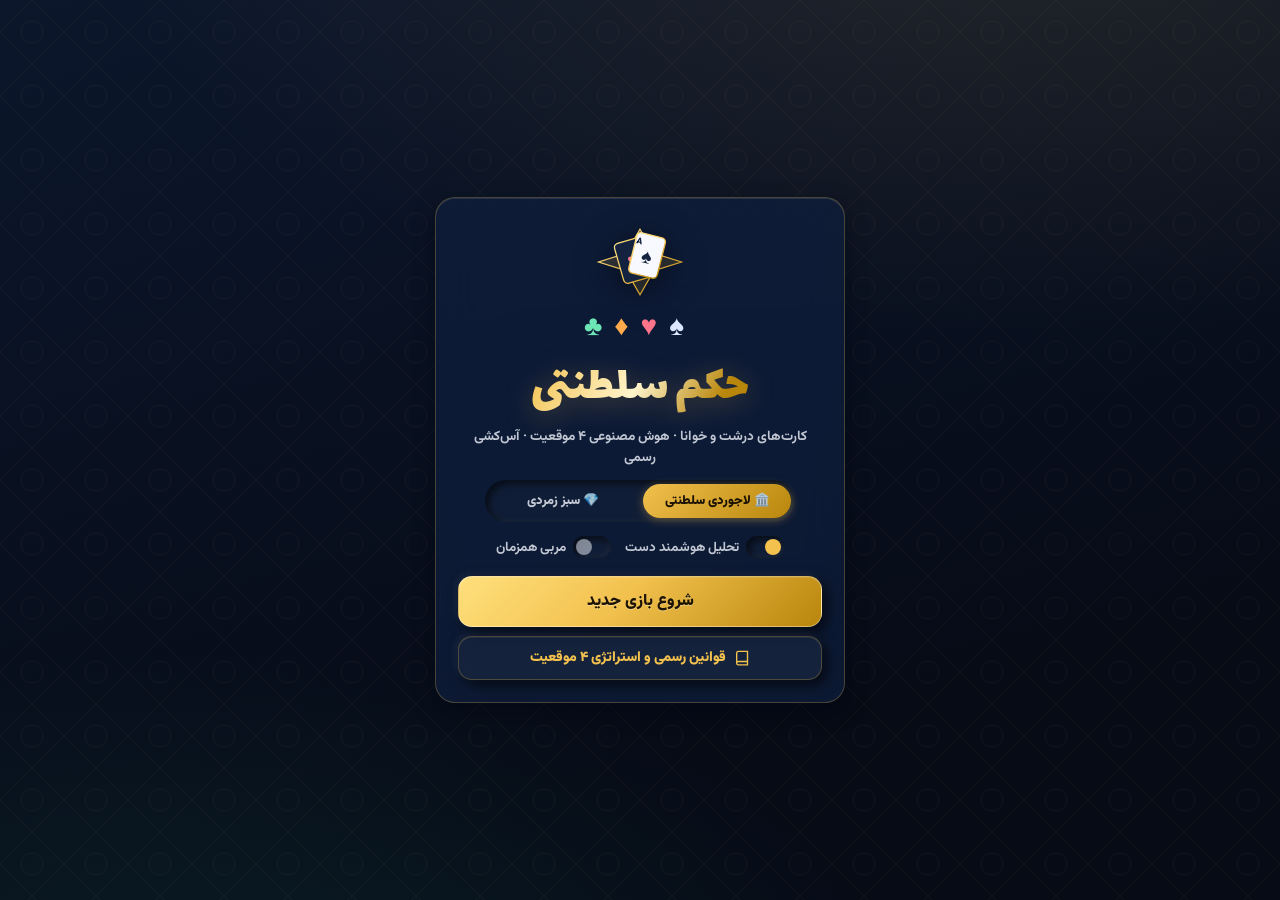
==== commit 539e0d36: "Initial upload of HokmPro project" ====
--- a/index.html
+++ b/index.html
@@ -11,11 +11,10 @@
   <link rel="apple-touch-icon" href="icon-192.png">
   <style>
 /* ==========================================================================
-   Hokm Royal SPA — Mobile-First Luxury Design System
+   Hokm Royal SPA — Classic Crystal-Clear Cards + Bottom-Nav Design System
    Dual Themes:
      1. theme-navy    : Royal Persian Lapis Navy & Gold (لاجوردی سلطنتی)
      2. theme-emerald : Casino Emerald Velvet & Gold (سبز زمردی کازینویی)
-   100% Offline-Safe (Vendored Vazirmatn + Lalezar + Custom Vector SVGs)
    ========================================================================== */
 
 :root, body.theme-navy {
@@ -24,26 +23,26 @@
   --bg-0: #060b16;
   --bg-1: #0c172c;
   --bg-2: #142544;
-  --glass: rgba(18, 34, 64, 0.72);
-  --glass-strong: rgba(14, 26, 50, 0.92);
-  --glass-edge: rgba(242, 193, 78, 0.22);
+  --glass: rgba(16, 30, 58, 0.78);
+  --glass-strong: rgba(12, 23, 45, 0.94);
+  --glass-edge: rgba(242, 193, 78, 0.25);
   --hairline: rgba(148, 180, 255, 0.16);
 
-  --ink: #f2f6ff;
-  --ink-muted: rgba(242, 246, 255, 0.75);
-  --ink-faint: rgba(242, 246, 255, 0.48);
+  --ink: #f4f7ff;
+  --ink-muted: rgba(244, 247, 255, 0.78);
+  --ink-faint: rgba(244, 247, 255, 0.5);
 
   --neo: #101d36;
   --neo-light: rgba(255, 255, 255, 0.06);
-  --neo-dark: rgba(0, 0, 0, 0.62);
-  --neo-raise: -4px -4px 12px var(--neo-light), 6px 6px 16px var(--neo-dark), inset 0 1px 0 rgba(255,255,255,0.08);
+  --neo-dark: rgba(0, 0, 0, 0.65);
+  --neo-raise: -3px -3px 10px var(--neo-light), 5px 5px 14px var(--neo-dark), inset 0 1px 0 rgba(255,255,255,0.08);
   --neo-sunken: inset 3px 3px 8px var(--neo-dark), inset -2px -2px 6px var(--neo-light);
   --neo-press: inset 4px 4px 10px var(--neo-dark), inset -2px -2px 5px var(--neo-light);
 
-  --table-grad-1: #14365d;
-  --table-grad-2: #0a2038;
-  --table-grad-3: #061322;
-  --table-rim: rgba(242, 193, 78, 0.45);
+  --table-grad-1: #153963;
+  --table-grad-2: #0b223d;
+  --table-grad-3: #061324;
+  --table-rim: rgba(242, 193, 78, 0.5);
 
   --gold: #f2c14e;
   --gold-deep: #b8860b;
@@ -58,16 +57,16 @@
   --suit-diamonds: #ffaa4c;
   --suit-clubs: #6ee7b7;
 
-  --card-face: #fbfcff;
-  --card-face-2: #e6eefc;
-  --card-ink-dark: #15223d;
-  --card-ink-red: #b8253b;
-
-  --shadow-lg: 0 20px 50px rgba(2, 6, 18, 0.72);
-  --shadow-md: 0 8px 20px rgba(2, 6, 18, 0.52);
-
-  --radius-lg: 22px;
-  --radius-md: 15px;
+  --card-face: #ffffff;
+  --card-face-2: #e9f0fc;
+  --card-ink-dark: #121f38;
+  --card-ink-red: #c41e3a;
+
+  --shadow-lg: 0 20px 50px rgba(2, 6, 18, 0.75);
+  --shadow-md: 0 8px 20px rgba(2, 6, 18, 0.55);
+
+  --radius-lg: 20px;
+  --radius-md: 14px;
   --radius-sm: 10px;
 
   --font-ui: 'Vazirmatn', 'Segoe UI', Tahoma, sans-serif;
@@ -76,24 +75,23 @@
   --pattern: url("data:image/svg+xml,%3Csvg xmlns='http://www.w3.org/2000/svg' width='64' height='64'%3E%3Cg fill='none' stroke='%23f2c14e' stroke-opacity='0.045'%3E%3Cpath d='M32 0L64 32L32 64L0 32Z'/%3E%3Ccircle cx='32' cy='32' r='11'/%3E%3C/g%3E%3C/svg%3E");
 }
 
-/* Emerald Velvet & Gold Theme (تم سبز زمردی کازینویی) */
 body.theme-emerald {
   --bg-0: #04120c;
   --bg-1: #092218;
   --bg-2: #103828;
-  --glass: rgba(11, 38, 27, 0.76);
-  --glass-strong: rgba(8, 28, 20, 0.94);
-  --glass-edge: rgba(245, 200, 76, 0.28);
+  --glass: rgba(10, 36, 25, 0.8);
+  --glass-strong: rgba(7, 26, 18, 0.95);
+  --glass-edge: rgba(245, 200, 76, 0.3);
   --hairline: rgba(110, 231, 183, 0.18);
 
   --neo: #0b261b;
   --neo-light: rgba(255, 255, 255, 0.06);
   --neo-dark: rgba(0, 0, 0, 0.68);
 
-  --table-grad-1: #165c40;
+  --table-grad-1: #165e41;
   --table-grad-2: #0c3d29;
   --table-grad-3: #062317;
-  --table-rim: rgba(245, 200, 76, 0.55);
+  --table-rim: rgba(245, 200, 76, 0.58);
 
   --gold: #f5c84c;
   --gold-deep: #bd8b13;
@@ -138,7 +136,7 @@
 }
 
 .hidden { display: none !important; }
-.ic { width: 1.1em; height: 1.1em; flex-shrink: 0; }
+.ic { width: 1.15em; height: 1.15em; flex-shrink: 0; }
 
 /* ---------- Surfaces ---------- */
 .glass {
@@ -159,7 +157,7 @@
 .neo {
   background: var(--neo);
   box-shadow: var(--neo-raise);
-  border: 1px solid rgba(255, 255, 255, 0.05);
+  border: 1px solid rgba(255, 255, 255, 0.06);
   border-radius: var(--radius-md);
 }
 
@@ -167,7 +165,7 @@
 .btn {
   cursor: pointer;
   padding: 12px 22px;
-  font-size: 0.98rem;
+  font-size: 1rem;
   font-weight: 800;
   color: var(--ink);
   transition: transform 0.14s ease, box-shadow 0.14s ease;
@@ -190,7 +188,7 @@
 .btn.ghost-btn {
   background: rgba(255, 255, 255, 0.04);
   border: 1px solid var(--glass-edge);
-  font-size: 0.86rem;
+  font-size: 0.88rem;
   padding: 10px 16px;
   color: var(--gold);
 }
@@ -205,7 +203,7 @@
 }
 .start-card {
   width: min(94vw, 410px);
-  padding: 28px 22px 24px;
+  padding: 26px 22px 22px;
   border-radius: var(--radius-lg);
   text-align: center;
   display: flex; flex-direction: column; gap: 12px; align-items: center;
@@ -231,7 +229,7 @@
   -webkit-background-clip: text; background-clip: text; color: transparent;
   filter: drop-shadow(0 4px 14px rgba(242, 193, 78, 0.25));
 }
-.start-subtitle { color: var(--ink-muted); font-size: 0.84rem; font-weight: 700; }
+.start-subtitle { color: var(--ink-muted); font-size: 0.85rem; font-weight: 700; }
 .stats-line {
   color: var(--gold);
   font-size: 0.82rem;
@@ -251,7 +249,7 @@
 .theme-chip {
   flex: 1; padding: 7px 10px; border-radius: 999px; border: none;
   background: transparent; color: var(--ink-muted);
-  font-size: 0.78rem; font-weight: 800; cursor: pointer;
+  font-size: 0.8rem; font-weight: 800; cursor: pointer;
   transition: all 0.2s ease;
 }
 .theme-chip.active {
@@ -261,7 +259,7 @@
 }
 
 .mode-toggles { display: flex; gap: 14px; justify-content: center; flex-wrap: wrap; margin: 2px 0; }
-.toggle { display: flex; align-items: center; gap: 7px; cursor: pointer; font-size: 0.82rem; font-weight: 700; color: var(--ink-muted); }
+.toggle { display: flex; align-items: center; gap: 7px; cursor: pointer; font-size: 0.84rem; font-weight: 700; color: var(--ink-muted); }
 .toggle input { display: none; }
 .toggle .tk {
   width: 38px; height: 22px; border-radius: 999px; background: var(--neo);
@@ -280,81 +278,60 @@
 .game-wrapper {
   height: 100dvh;
   width: 100%;
-  max-width: 540px;
+  max-width: 560px;
   margin: 0 auto;
   display: flex;
   flex-direction: column;
   justify-content: space-between;
-  padding: max(6px, env(safe-area-inset-top)) 8px max(6px, env(safe-area-inset-bottom));
-  gap: 5px;
+  padding: max(4px, env(safe-area-inset-top)) 6px max(4px, env(safe-area-inset-bottom));
+  gap: 4px;
   position: relative;
 }
 
-/* Header Bar */
+/* Unified Ultra-Slim Top Header Bar */
 .header {
   display: flex; justify-content: space-between; align-items: center;
-  padding: 6px 10px; flex-shrink: 0; gap: 6px;
-}
-.brand-group { display: flex; align-items: center; gap: 6px; }
-.title {
-  display: flex; align-items: center; gap: 5px;
-  font-family: var(--font-display); font-weight: 400; font-size: 1.25rem; color: var(--gold);
-}
-.icon-pill {
-  display: inline-flex; align-items: center; gap: 4px;
-  padding: 4px 9px; border-radius: 999px;
-  background: rgba(242, 193, 78, 0.12);
-  border: 1px solid rgba(242, 193, 78, 0.3);
-  color: var(--gold); font-size: 0.72rem; font-weight: 800; cursor: pointer;
-}
-.scores { display: flex; gap: 5px; }
+  padding: 5px 10px; flex-shrink: 0; gap: 6px;
+}
+.scores { display: flex; gap: 5px; align-items: center; }
 .score-box {
-  padding: 4px 10px; border-radius: 999px; font-size: 0.78rem; font-weight: 800;
+  padding: 3px 10px; border-radius: 999px; font-size: 0.8rem; font-weight: 800;
   background: var(--glass-strong); border: 1px solid transparent;
 }
-.score-box b { font-size: 0.92rem; }
+.score-box b { font-size: 0.96rem; }
 .score-box.us { border-color: var(--aqua); color: var(--aqua); }
 .score-box.them { border-color: var(--ruby); color: var(--ruby); }
 
-.top-tools { display: flex; align-items: center; gap: 5px; }
-.tool-btn {
-  width: 32px; height: 32px; border-radius: 50%;
-  display: grid; place-items: center; cursor: pointer;
-  color: var(--ink-muted); background: var(--neo); box-shadow: var(--neo-raise);
-}
-.tool-btn:active { transform: scale(0.92); box-shadow: var(--neo-press); }
-
-/* HUD Strip */
 .info-bar {
-  display: flex; justify-content: space-between; align-items: center; gap: 4px;
-  padding: 5px 8px; font-size: 0.75rem; font-weight: 700; flex-shrink: 0;
+  display: flex; align-items: center; gap: 4px;
+  font-size: 0.76rem; font-weight: 800;
 }
 .info-item {
-  display: flex; align-items: center; gap: 4px; color: var(--ink-muted);
-  padding: 3px 8px; border-radius: var(--radius-sm);
-  background: rgba(0, 0, 0, 0.22);
-}
-.info-item b { color: var(--ink); font-size: 0.82rem; }
-.icon-us, .icon-us .ic { color: var(--aqua); }
-.icon-them, .icon-them .ic { color: var(--ruby); }
-.icon-trump, .icon-trump .ic { color: var(--gold); }
+  display: flex; align-items: center; gap: 3px; color: var(--ink-muted);
+  padding: 3px 7px; border-radius: 8px;
+  background: rgba(0, 0, 0, 0.28);
+}
+.info-item b { color: var(--ink); font-size: 0.86rem; }
+.icon-us b { color: var(--aqua); }
+.icon-them b { color: var(--ruby); }
+.icon-trump b { color: var(--gold); font-size: 0.95rem; }
 
 /* Ace-Draw Ceremony Banner */
 .ace-draw-banner {
-  position: absolute; top: 92px; left: 50%; transform: translateX(-50%);
+  position: absolute; top: 48px; left: 50%; transform: translateX(-50%);
   z-index: 45; width: min(94%, 390px);
-  padding: 10px 12px; border-radius: var(--radius-md);
-  display: flex; flex-direction: column; align-items: center; gap: 7px;
-  border: 1px solid var(--gold);
+  padding: 8px 12px; border-radius: var(--radius-md);
+  display: flex; flex-direction: column; align-items: center; gap: 6px;
+  border: 1.5px solid var(--gold);
   box-shadow: var(--shadow-lg), 0 0 24px rgba(242, 193, 78, 0.25);
-  animation: riseIn 0.28s ease;
+  animation: riseIn 0.25s ease;
 }
 .ace-draw-title { font-size: 0.8rem; font-weight: 900; color: var(--gold); display: flex; align-items: center; gap: 6px; }
 .ace-draw-cards { display: flex; gap: 6px; justify-content: center; flex-wrap: wrap; }
 .ace-mini-chip {
   display: flex; flex-direction: column; align-items: center;
   padding: 3px 7px; border-radius: 8px; background: rgba(255,255,255,0.06);
-  font-size: 0.7rem; font-weight: 800; color: var(--ink-muted);
+  font-size: 0.72rem; font-weight: 800; color: var(--ink-muted);
 }
 .ace-mini-chip.winner {
   background: rgba(242, 193, 78, 0.22);
@@ -370,22 +347,21 @@
   flex-direction: column;
   justify-content: space-between;
   align-items: center;
-  gap: 4px;
-  padding: 2px 0;
+  gap: 2px;
 }
 
 .seat-node {
-  display: flex; align-items: center; gap: 6px;
+  display: flex; align-items: center; gap: 5px;
   position: relative; z-index: 5;
 }
 .seat-north {
   flex-direction: row;
   background: var(--glass);
   border: 1px solid var(--glass-edge);
-  padding: 4px 12px 4px 8px;
+  padding: 3px 10px 3px 8px;
   border-radius: 999px;
 }
-.seat-meta { display: flex; flex-direction: column; align-items: flex-start; gap: 2px; }
+.seat-meta { display: flex; align-items: center; gap: 6px; }
 .seat-badges { display: flex; align-items: center; gap: 4px; }
 
 .table-middle-row {
@@ -395,235 +371,300 @@
   display: flex;
   align-items: center;
   justify-content: space-between;
-  gap: 4px;
+  gap: 2px;
 }
 
 .seat-west, .seat-east {
   flex-direction: column;
-  width: 60px;
+  width: 50px;
   flex-shrink: 0;
   text-align: center;
-  gap: 3px;
+  gap: 2px;
 }
 
 .opponent-avatar, .player-avatar {
-  width: 40px; height: 40px; border-radius: 50%;
+  width: 36px; height: 36px; border-radius: 50%;
   display: grid; place-items: center; position: relative;
   background: var(--neo); box-shadow: var(--neo-raise);
-  color: var(--ink-muted); font-size: 1.1rem;
-  border: 1.5px solid rgba(255,255,255,0.1);
-  transition: box-shadow 0.25s ease, transform 0.25s ease;
-}
-.opponent-avatar.partner { color: var(--aqua); border-color: rgba(60, 230, 203, 0.35); }
-.opponent-avatar.enemy { color: var(--ruby); border-color: rgba(255, 107, 129, 0.35); }
-.opponent-name { font-size: 0.72rem; font-weight: 800; color: var(--ink-muted); white-space: nowrap; }
+  color: var(--ink-muted); font-size: 1rem;
+  border: 1.5px solid rgba(255,255,255,0.12);
+  transition: box-shadow 0.22s ease, transform 0.22s ease;
+}
+.opponent-avatar.partner { color: var(--aqua); border-color: rgba(60, 230, 203, 0.4); }
+.opponent-avatar.enemy { color: var(--ruby); border-color: rgba(255, 107, 129, 0.4); }
+.opponent-name { font-size: 0.7rem; font-weight: 800; color: var(--ink-muted); white-space: nowrap; }
 
 .card-count-pill {
   font-size: 0.68rem; font-weight: 900;
-  padding: 1px 6px; border-radius: 999px;
-  background: rgba(242, 193, 78, 0.14);
-  border: 1px solid rgba(242, 193, 78, 0.32);
+  padding: 1px 5px; border-radius: 999px;
+  background: rgba(242, 193, 78, 0.15);
+  border: 1px solid rgba(242, 193, 78, 0.35);
   color: var(--gold);
 }
-.void-pills { display: inline-flex; gap: 2px; flex-wrap: wrap; justify-content: center; min-height: 14px; }
+.void-pills { display: inline-flex; gap: 2px; flex-wrap: wrap; justify-content: center; }
 .void-tag {
   font-size: 0.65rem; line-height: 1; padding: 1px 4px;
-  border-radius: 4px; background: rgba(255, 107, 129, 0.18);
+  border-radius: 4px; background: rgba(255, 107, 129, 0.2);
   color: var(--ruby); font-weight: 900;
 }
 
 .opponent.active .opponent-avatar, .player-section.active .player-avatar {
-  box-shadow: var(--neo-raise), 0 0 0 2.5px var(--gold), 0 0 20px rgba(242, 193, 78, 0.65);
+  box-shadow: var(--neo-raise), 0 0 0 2.5px var(--gold), 0 0 18px rgba(242, 193, 78, 0.7);
   transform: scale(1.06);
 }
 
 .crown-badge {
-  position: absolute; top: -7px; right: -6px; color: var(--gold);
-  background: var(--neo); width: 19px; height: 19px; border-radius: 50%;
+  position: absolute; top: -6px; right: -6px; color: var(--gold);
+  background: var(--neo); width: 18px; height: 18px; border-radius: 50%;
   display: grid; place-items: center; box-shadow: var(--neo-raise);
   border: 1px solid var(--gold);
 }
 .trump-indicator {
-  position: absolute; bottom: -7px; left: 50%; transform: translateX(-50%);
+  position: absolute; bottom: -6px; left: 50%; transform: translateX(-50%);
   background: linear-gradient(135deg, var(--gold), var(--gold-deep)); color: #1f1503;
-  font-size: 0.64rem; font-weight: 900; padding: 1px 6px; border-radius: 6px;
+  font-size: 0.64rem; font-weight: 900; padding: 1px 5px; border-radius: 5px;
   box-shadow: 0 2px 6px rgba(0,0,0,0.5);
 }
 
-/* ---------- Luxury Persian Felt Table ---------- */
+/* ---------- Felt Table ---------- */
 .play-area {
   flex: 1; height: 100%; display: flex; align-items: center; justify-content: center; min-width: 0;
 }
 .table {
-  width: 100%; max-width: 265px; aspect-ratio: 1 / 1.04; position: relative;
-  border-radius: 40% 40% 40% 40% / 34% 34% 34% 34%;
+  width: 100%; max-width: 290px; height: 100%; max-height: 235px; position: relative;
+  border-radius: 36px;
   background:
-    radial-gradient(circle at 50% 48%, rgba(242, 193, 78, 0.10), transparent 58%),
+    radial-gradient(circle at 50% 48%, rgba(242, 193, 78, 0.12), transparent 60%),
     linear-gradient(160deg, var(--table-grad-1) 0%, var(--table-grad-2) 58%, var(--table-grad-3) 100%);
   box-shadow:
     inset 0 0 0 2px rgba(255, 255, 255, 0.12),
-    inset 0 0 0 9px rgba(6, 12, 22, 0.68),
-    inset 0 0 0 10.5px var(--table-rim),
-    inset 0 14px 32px rgba(0,0,0,0.6),
+    inset 0 0 0 7px rgba(6, 12, 22, 0.68),
+    inset 0 0 0 8.5px var(--table-rim),
+    inset 0 12px 28px rgba(0,0,0,0.6),
     var(--shadow-md);
   display: flex; align-items: center; justify-content: center;
   overflow: hidden;
 }
 .table-carpet-svg {
-  position: absolute; inset: 8%; width: 84%; height: 84%;
+  position: absolute; inset: 6%; width: 88%; height: 88%;
   color: var(--gold); pointer-events: none;
 }
 .table-center-emblem {
-  font-size: 2.2rem; color: var(--gold); opacity: 0.16;
+  font-size: 2.5rem; color: var(--gold); opacity: 0.16;
   pointer-events: none; font-weight: 900;
 }
 
 .card-slot { position: absolute; display: flex; align-items: center; justify-content: center; z-index: 4; }
-.card-slot.top { top: 6%; left: 50%; transform: translateX(-50%); }
-.card-slot.bottom { bottom: 6%; left: 50%; transform: translateX(-50%); }
-.card-slot.left { left: 7%; top: 50%; transform: translateY(-50%); }
-.card-slot.right { right: 7%; top: 50%; transform: translateY(-50%); }
-
-/* ---------- South Player Section & Curved Mobile Fan Hand ---------- */
+.card-slot.top { top: 4%; left: 50%; transform: translateX(-50%); }
+.card-slot.bottom { bottom: 4%; left: 50%; transform: translateX(-50%); }
+.card-slot.left { left: 6%; top: 50%; transform: translateY(-50%); }
+.card-slot.right { right: 6%; top: 50%; transform: translateY(-50%); }
+
+/* ---------- South Player Section & Classic Clear Hand ---------- */
 .player-section {
   flex-shrink: 0;
   display: flex;
   flex-direction: column;
-  gap: 6px;
-  padding: 8px 10px calc(8px + env(safe-area-inset-bottom));
-  border-radius: var(--radius-lg) var(--radius-lg) 12px 12px;
+  gap: 5px;
+  padding: 8px 8px 10px;
+  border-radius: var(--radius-lg);
 }
 .player-bar {
   display: flex; align-items: center; justify-content: space-between; gap: 8px;
+  padding: 0 4px;
 }
 .player-info { display: flex; align-items: center; gap: 8px; }
-.player-avatar { width: 36px; height: 36px; color: var(--gold); border-color: rgba(242, 193, 78, 0.4); }
-.player-title-wrap { display: flex; flex-direction: column; }
-.player-name { font-weight: 900; font-size: 0.86rem; line-height: 1.1; }
-.turn-hint { font-size: 0.7rem; color: var(--ink-muted); font-weight: 700; }
-.player-section.active .turn-hint { color: var(--gold); }
-
-.fan-toggle-btn {
-  display: inline-flex; align-items: center; gap: 5px;
-  padding: 5px 10px; border-radius: 999px; font-size: 0.72rem; font-weight: 800;
-  color: var(--ink-muted); cursor: pointer;
-}
-
-/* Hand Container: Fan Mode (Single Overlapping Curved Row) vs Grid Mode */
+.player-avatar { width: 30px; height: 30px; color: var(--gold); border-color: rgba(242, 193, 78, 0.4); }
+.player-title-wrap { display: flex; align-items: center; gap: 8px; }
+.player-name { font-weight: 900; font-size: 0.86rem; color: var(--gold); }
+.turn-hint { font-size: 0.78rem; color: var(--ink-muted); font-weight: 700; }
+.player-section.active .turn-hint { color: #ffe07d; font-weight: 900; }
+
+/* Hand Container: Normal Non-Overlapping Grid (crystal clear, zero overlap!) */
 .hand {
   display: flex;
   justify-content: center;
+  flex-wrap: wrap;
+  align-content: flex-start;
+  gap: 7px;
+  padding: 6px 4px;
+  max-height: 42dvh;
+  overflow-y: auto;
+  scrollbar-width: thin;
+}
+.hand.fan-mode {
+  gap: 4px;
+}
+
+/* ---------- CLASSIC, LARGE, CRYSTAL-CLEAR PLAYING CARDS (حالت معمولی و کاملاً واضح) ---------- */
+.card {
+  width: 64px;
+  height: 98px;
+  border-radius: 12px;
+  background: linear-gradient(160deg, var(--card-face), var(--card-face-2));
+  box-shadow: var(--shadow-md), inset 0 0 0 1.5px rgba(255, 255, 255, 0.9);
+  display: flex;
+  flex-direction: column;
+  justify-content: space-between;
   align-items: center;
-  padding: 14px 6px 6px;
-  min-height: 112px;
-  overflow-x: auto;
-  overflow-y: visible;
-  scrollbar-width: none;
-}
-.hand::-webkit-scrollbar { display: none; }
-
-.hand.fan-mode {
-  flex-wrap: nowrap;
-  gap: 0;
-}
-.hand.fan-mode .card + .card {
-  margin-right: -18px; /* RTL overlapping fan effect */
-}
-.hand.grid-mode {
-  flex-wrap: wrap;
-  gap: 5px;
-  max-height: 34dvh;
-  overflow-y: auto;
-}
-
-/* ---------- Bespoke Vector Playing Cards ---------- */
-.card {
-  width: 62px; height: 94px;
-  border-radius: 10px;
-  background: linear-gradient(165deg, var(--card-face) 0%, var(--card-face-2) 100%);
-  box-shadow: -3px 4px 12px rgba(0, 0, 0, 0.45), inset 0 0 0 1px rgba(255, 255, 255, 0.85);
-  display: flex; flex-direction: column; justify-content: space-between;
-  padding: 4px 5px; position: relative;
+  padding: 6px 7px;
+  position: relative;
   color: var(--card-ink-dark);
   flex-shrink: 0;
-  transition: transform 0.18s cubic-bezier(0.22, 1, 0.36, 1), box-shadow 0.18s ease, filter 0.18s ease;
+  transition: transform 0.16s cubic-bezier(0.22, 1, 0.36, 1), box-shadow 0.16s ease, filter 0.18s ease;
   cursor: pointer;
-  overflow: hidden;
-}
-.card-corner {
-  display: flex; flex-direction: column; align-items: center; line-height: 0.92; z-index: 2;
+}
+
+.card .card-rank {
+  font-size: 1.2rem;
+  font-weight: 900;
   align-self: flex-start;
-}
-.card-corner.bottom {
-  align-self: flex-end; transform: rotate(180deg);
-}
-.card .card-rank { font-size: 0.88rem; font-weight: 900; letter-spacing: -0.5px; }
-.card .card-mini-pip { font-size: 0.68rem; }
-
+  line-height: 1;
+}
+.card .card-rank.bottom {
+  align-self: flex-end;
+  transform: rotate(180deg);
+}
 .card .card-suit-center {
-  position: absolute; inset: 0;
-  display: flex; align-items: center; justify-content: center;
+  font-size: 2.15rem;
+  line-height: 1;
+}
+
+.card.suit-hearts .card-rank,
+.card.suit-diamonds .card-rank {
+  color: var(--card-ink-red, #c41e3a);
+}
+.card.suit-hearts .card-suit-center,
+.card.suit-diamonds .card-suit-center {
+  color: #d1223e;
+}
+.card.suit-spades .card-suit-center,
+.card.suit-clubs .card-suit-center {
+  color: #14223d;
+}
+
+.card.disabled {
+  filter: grayscale(0.5) brightness(0.62);
+  cursor: default;
   pointer-events: none;
 }
-.card-art-svg { width: 82%; height: 82%; }
-
-.card.suit-hearts, .card.suit-diamonds { color: var(--card-ink-red); }
-.card.suit-spades, .card.suit-clubs { color: var(--card-ink-dark); }
-
-.card.disabled {
-  filter: grayscale(0.55) brightness(0.62);
-  transform: translateY(4px) scale(0.96);
+.card:not(.disabled):hover {
+  transform: translateY(-6px);
+}
+.card.selected {
+  transform: translateY(-13px);
+  box-shadow: 0 0 0 2.5px var(--gold), 0 14px 28px rgba(242, 193, 78, 0.45), var(--shadow-md);
+}
+.card.trump::after {
+  content: '';
+  position: absolute;
+  inset: 3px;
+  border-radius: 9px;
+  border: 2px solid rgba(184, 134, 11, 0.75);
+  pointer-events: none;
+  box-shadow: 0 0 8px rgba(242, 193, 78, 0.35), inset 0 0 8px rgba(242, 193, 78, 0.2);
+}
+
+/* Classic Table Cards */
+.card.table-card {
+  width: 58px;
+  height: 88px;
   cursor: default;
 }
-.card:not(.disabled):hover {
-  transform: translateY(-7px);
-  z-index: 10;
-}
-.card.selected {
-  transform: translateY(-16px) scale(1.06) !important;
-  z-index: 20 !important;
-  box-shadow: 0 0 0 2.5px var(--gold), 0 14px 28px rgba(242, 193, 78, 0.48);
-}
-.card.trump::after {
-  content: ''; position: absolute; inset: 2.5px; border-radius: 7.5px;
-  border: 1.5px solid rgba(212, 162, 56, 0.78); pointer-events: none;
-}
-
-.card.table-card {
-  width: 52px; height: 78px; cursor: default;
-  box-shadow: 0 8px 20px rgba(0, 0, 0, 0.55);
-}
+.card.table-card .card-rank { font-size: 1.08rem; }
+.card.table-card .card-suit-center { font-size: 1.85rem; }
 .card.enter { animation: cardIn 0.25s cubic-bezier(0.22, 1, 0.36, 1); }
-@keyframes cardIn { from { opacity: 0; transform: translateY(12px) scale(0.88); } }
+@keyframes cardIn { from { opacity: 0; transform: translateY(14px) scale(0.9); } }
+
+/* ---------- Bottom Navigation Bar (منوی پایین صفحه) ---------- */
+.bottom-nav {
+  display: grid;
+  grid-template-columns: repeat(4, 1fr);
+  gap: 6px;
+  padding: 6px 8px;
+  border-radius: var(--radius-md);
+  flex-shrink: 0;
+}
+.bnav-btn {
+  display: flex;
+  flex-direction: column;
+  align-items: center;
+  justify-content: center;
+  gap: 2px;
+  padding: 5px 4px;
+  border-radius: 10px;
+  border: 1px solid rgba(255, 255, 255, 0.06);
+  background: rgba(255, 255, 255, 0.03);
+  color: var(--ink-muted);
+  font-size: 0.72rem;
+  font-weight: 800;
+  cursor: pointer;
+  transition: all 0.16s ease;
+}
+.bnav-btn .ic { width: 1.2rem; height: 1.2rem; color: var(--gold); }
+.bnav-btn:active { transform: scale(0.95); background: rgba(242, 193, 78, 0.14); }
+
+/* Settings Drawer List */
+.settings-list {
+  width: 100%;
+  display: flex;
+  flex-direction: column;
+  gap: 10px;
+  margin: 4px 0;
+}
+.setting-row {
+  display: flex;
+  align-items: center;
+  justify-content: space-between;
+  padding: 10px 14px;
+  background: var(--neo);
+  box-shadow: var(--neo-sunken);
+  border-radius: var(--radius-sm);
+  font-size: 0.88rem;
+  font-weight: 800;
+  color: var(--ink);
+}
+.icon-pill {
+  display: inline-flex; align-items: center; gap: 5px;
+  padding: 6px 12px; border-radius: 999px;
+  background: rgba(242, 193, 78, 0.15);
+  border: 1px solid rgba(242, 193, 78, 0.4);
+  color: var(--gold); font-size: 0.8rem; font-weight: 800; cursor: pointer;
+}
+.tool-btn {
+  width: 38px; height: 38px; border-radius: 50%;
+  display: grid; place-items: center; cursor: pointer;
+  color: var(--gold); background: var(--neo); box-shadow: var(--neo-raise);
+}
 
 /* ---------- Coach & Analysis ---------- */
 .coach-bar {
   display: flex; flex-direction: column; gap: 2px;
-  background: rgba(0, 0, 0, 0.32);
-  border: 1px solid rgba(242, 193, 78, 0.28);
+  background: rgba(0, 0, 0, 0.38);
+  border: 1px solid rgba(242, 193, 78, 0.35);
   border-radius: var(--radius-sm); padding: 6px 10px;
-  font-size: 0.74rem; color: var(--ink-muted); line-height: 1.5;
-}
-.coach-line b { color: var(--gold); }
-.coach-line.alt { opacity: 0.78; }
-.card.coach-best { outline: 2.5px solid var(--gold); outline-offset: 1px; }
-.card.coach-alt { outline: 2px dashed var(--aqua); outline-offset: 1px; }
-
-.grade { font-weight: 900; padding: 1px 7px; border-radius: 6px; font-size: 0.74rem; }
+  font-size: 0.78rem; color: var(--ink-muted); line-height: 1.45;
+}
+.coach-line b { color: var(--gold); font-size: 0.86rem; }
+.coach-line.alt { opacity: 0.8; }
+.card.coach-best { outline: 3px solid var(--gold); outline-offset: 2px; box-shadow: var(--shadow-md), 0 0 18px rgba(242,193,78,0.45); }
+.card.coach-alt { outline: 2px dashed var(--aqua); outline-offset: 2px; }
+
+.grade { font-weight: 900; padding: 2px 8px; border-radius: 6px; font-size: 0.78rem; }
 .grade.good { color: #082217; background: var(--aqua); }
 .grade.warn { color: #241a05; background: var(--gold); }
 .grade.bad { color: #fff; background: var(--ruby-deep); }
-.reason { color: var(--ink-muted); font-size: 0.76rem; }
-.better { color: var(--gold); font-weight: 800; font-size: 0.76rem; }
-.tactics { color: var(--aqua); font-weight: 800; font-size: 0.72rem; }
-.outcome-line { font-size: 0.8rem; color: var(--gold); text-align: center; font-weight: 800; }
+.reason { color: var(--ink-muted); font-size: 0.8rem; }
+.better { color: var(--gold); font-weight: 800; font-size: 0.8rem; }
+.tactics { color: var(--aqua); font-weight: 800; font-size: 0.75rem; }
+.outcome-line { font-size: 0.86rem; color: var(--gold); text-align: center; font-weight: 800; }
 
 /* ---------- Winner Popup ---------- */
 .winner-popup {
-  position: fixed; top: 44%; left: 50%; transform: translate(-50%, -50%) scale(0.9);
+  position: fixed; top: 38%; left: 50%; transform: translate(-50%, -50%) scale(0.9);
   background: var(--glass-strong);
-  border: 1.5px solid var(--gold); border-radius: 999px;
-  padding: 10px 22px; font-weight: 900; font-size: 0.98rem; color: var(--gold); z-index: 50;
+  border: 2px solid var(--gold); border-radius: 999px;
+  padding: 10px 24px; font-weight: 900; font-size: 1.05rem; color: var(--gold); z-index: 50;
   opacity: 0; pointer-events: none; transition: opacity 0.2s ease, transform 0.2s ease;
   box-shadow: var(--shadow-lg);
 }
@@ -632,64 +673,64 @@
 /* ---------- Modals & Bottom-Sheet Drawers ---------- */
 .modal {
   position: fixed; inset: 0; z-index: 60; display: none;
-  align-items: center; justify-content: center; padding: 16px;
-  background: rgba(3, 7, 15, 0.68);
+  align-items: center; justify-content: center; padding: 14px;
+  background: rgba(3, 7, 15, 0.72);
   backdrop-filter: blur(8px); -webkit-backdrop-filter: blur(8px);
 }
 .modal.show { display: flex; }
 .modal-box {
-  width: min(95vw, 430px); max-height: 88dvh; overflow-y: auto;
+  width: min(96vw, 450px); max-height: 90dvh; overflow-y: auto;
   padding: 22px 18px; border-radius: var(--radius-lg);
   text-align: center; display: flex; flex-direction: column; gap: 12px; align-items: center;
-  animation: riseIn 0.28s cubic-bezier(0.22, 1, 0.36, 1);
-}
-.modal-title { font-size: 1.2rem; font-weight: 900; display: flex; gap: 7px; align-items: center; justify-content: center; color: var(--gold); }
-.modal-msg { font-size: 0.96rem; line-height: 1.75; color: var(--ink-muted); }
-.modal-msg.big { font-size: 1.25rem; color: var(--ink); font-weight: 900; }
-.modal-note { font-size: 0.84rem; color: var(--ink-muted); }
+  animation: riseIn 0.26s cubic-bezier(0.22, 1, 0.36, 1);
+}
+.modal-title { font-size: 1.22rem; font-weight: 900; display: flex; gap: 7px; align-items: center; justify-content: center; color: var(--gold); }
+.modal-msg { font-size: 0.98rem; line-height: 1.75; color: var(--ink-muted); }
+.modal-msg.big { font-size: 1.3rem; color: var(--ink); font-weight: 900; }
+.modal-note { font-size: 0.88rem; color: var(--ink-muted); font-weight: 700; }
 .modal-msg.us, .modal-title.us { color: var(--aqua); }
 .modal-msg.them, .modal-title.them { color: var(--ruby); }
 
 .trump-grid { display: grid; grid-template-columns: repeat(4, 1fr); gap: 8px; width: 100%; }
 .trump-btn {
-  cursor: pointer; padding: 10px 4px; font-weight: 800; font-size: 0.84rem; color: var(--ink);
-  display: flex; flex-direction: column; align-items: center; gap: 3px;
-}
-.trump-btn.special { font-size: 0.76rem; grid-column: span 1; }
-.trump-btn .pip { font-size: 1.35rem; line-height: 1; }
+  cursor: pointer; padding: 12px 6px; font-weight: 900; font-size: 0.92rem; color: var(--ink);
+  display: flex; flex-direction: column; align-items: center; gap: 4px;
+}
+.trump-btn.special { font-size: 0.82rem; }
+.trump-btn .pip { font-size: 1.6rem; line-height: 1; }
 .trump-btn.suit-spades .pip { color: var(--suit-spades); }
 .trump-btn.suit-hearts .pip { color: var(--suit-hearts); }
 .trump-btn.suit-diamonds .pip { color: var(--suit-diamonds); }
 .trump-btn.suit-clubs .pip { color: var(--suit-clubs); }
 
-.preview-cards { display: flex; gap: 6px; justify-content: center; flex-wrap: wrap; }
-.preview-cards .card { width: 54px; height: 82px; cursor: default; }
+/* Large 5-Card Trump Selection Preview */
+.preview-cards { display: flex; gap: 8px; justify-content: center; flex-wrap: wrap; }
+.preview-cards .card { width: 68px; height: 102px; cursor: default; }
 
 .history-list { width: 100%; display: flex; flex-direction: column; gap: 6px; max-height: 24vh; overflow-y: auto; }
 .history-row {
   display: grid; grid-template-columns: auto 1fr auto auto; gap: 8px; align-items: center;
   background: var(--neo); box-shadow: var(--neo-sunken); border-radius: var(--radius-sm);
-  padding: 7px 12px; font-size: 0.8rem; font-weight: 700; color: var(--ink-muted);
+  padding: 7px 12px; font-size: 0.84rem; font-weight: 700; color: var(--ink-muted);
 }
 .history-round { color: var(--azure); }
 .history-winner.us { color: var(--aqua); }
 .history-winner.them { color: var(--ruby); }
 
-.last-trick-list { display: flex; flex-direction: column; gap: 7px; width: 100%; }
+.last-trick-list { display: flex; flex-direction: column; gap: 8px; width: 100%; }
 .last-trick-row {
-  display: flex; align-items: center; justify-content: space-between; gap: 8px;
+  display: flex; align-items: center; justify-content: space-between; gap: 10px;
   background: var(--neo); box-shadow: var(--neo-sunken); border-radius: var(--radius-sm);
-  padding: 6px 12px;
-}
-.last-trick-row.winner { outline: 1.5px solid var(--gold); }
-.last-trick-name { font-weight: 800; font-size: 0.84rem; color: var(--ink-muted); }
-.last-trick-row .card { width: 44px; height: 66px; }
+  padding: 8px 14px;
+}
+.last-trick-row.winner { outline: 2px solid var(--gold); }
+.last-trick-name { font-weight: 900; font-size: 0.92rem; color: var(--ink); }
+.last-trick-row .card { width: 54px; height: 82px; }
 .analysis-row {
   display: flex; align-items: center; justify-content: flex-start; flex-wrap: wrap;
-  gap: 6px; font-size: 0.76rem; color: var(--ink-muted); padding: 2px 6px; text-align: right;
-}
-
-/* Guide Modal */
+  gap: 6px; font-size: 0.8rem; color: var(--ink-muted); padding: 2px 6px; text-align: right;
+}
+
 .guide-modal-box { max-width: 480px; text-align: right; }
 .guide-content { display: flex; flex-direction: column; gap: 10px; width: 100%; }
 .guide-card {
@@ -699,22 +740,23 @@
   padding: 10px 12px;
   display: flex; flex-direction: column; gap: 6px;
 }
-.guide-card h3 { font-size: 0.9rem; color: var(--gold); font-weight: 900; }
-.guide-card p { font-size: 0.78rem; line-height: 1.65; color: var(--ink-muted); }
+.guide-card h3 { font-size: 0.94rem; color: var(--gold); font-weight: 900; }
+.guide-card p { font-size: 0.82rem; line-height: 1.65; color: var(--ink-muted); }
 .guide-card b { color: var(--ink); }
 
-/* Responsive tuning for small and large screens */
-@media (max-width: 370px) {
-  .card { width: 56px; height: 86px; }
-  .hand.fan-mode .card + .card { margin-right: -20px; }
-  .table { max-width: 220px; }
+/* Responsive Scaling */
+@media (min-width: 400px) {
+  .card { width: 68px; height: 104px; }
+  .card .card-rank { font-size: 1.28rem; }
+  .card .card-suit-center { font-size: 2.3rem; }
+  .card.table-card { width: 62px; height: 92px; }
 }
 @media (min-width: 720px) {
   body { display: flex; align-items: center; justify-content: center; }
   .game-wrapper {
-    max-width: 500px; height: 95dvh; max-height: 920px;
+    max-width: 540px; height: 96dvh; max-height: 940px;
     border-radius: var(--radius-lg);
-    padding: 12px 14px;
+    padding: 10px 14px;
     box-shadow: var(--shadow-lg);
     background: var(--glass);
     border: 1px solid var(--glass-edge);
@@ -740,6 +782,7 @@
     <symbol id="i-palette" viewBox="0 0 24 24"><path d="M12 3a9 9 0 0 0 0 18c1.7 0 2.5-1 2.5-2.2 0-.6-.2-1.1-.6-1.5-.3-.4-.5-.8-.5-1.3 0-1.1.9-2 2-2h1.6A4 4 0 0 0 21 10c0-4-4-7-9-7z" fill="none" stroke="currentColor" stroke-width="2"/><circle cx="7.5" cy="10.5" r="1.2" fill="currentColor"/><circle cx="10.5" cy="7.5" r="1.2" fill="currentColor"/><circle cx="14.5" cy="7.5" r="1.2" fill="currentColor"/></symbol>
     <symbol id="i-book" viewBox="0 0 24 24"><path d="M4 19.5A2.5 2.5 0 0 1 6.5 17H20M4 19.5A2.5 2.5 0 0 0 6.5 22H20V2H6.5A2.5 2.5 0 0 0 4 4.5v15z" fill="none" stroke="currentColor" stroke-width="2" stroke-linecap="round"/></symbol>
     <symbol id="i-fan" viewBox="0 0 24 24"><rect x="4" y="5" width="9" height="14" rx="1.8" transform="rotate(-12 8 12)" fill="none" stroke="currentColor" stroke-width="1.8"/><rect x="10" y="5" width="9" height="14" rx="1.8" transform="rotate(10 14 12)" fill="none" stroke="currentColor" stroke-width="1.8"/></symbol>
+    <symbol id="i-settings" viewBox="0 0 24 24"><circle cx="12" cy="12" r="3" fill="none" stroke="currentColor" stroke-width="2"/><path d="M19.4 15a1.65 1.65 0 0 0 .33 1.82l.06.06a2 2 0 1 1-2.83 2.83l-.06-.06a1.65 1.65 0 0 0-1.82-.33 1.65 1.65 0 0 0-1 1.51V21a2 2 0 1 1-4 0v-.09A1.65 1.65 0 0 0 9 19.4a1.65 1.65 0 0 0-1.82.33l-.06.06a2 2 0 1 1-2.83-2.83l.06-.06a1.65 1.65 0 0 0 .33-1.82 1.65 1.65 0 0 0-1.51-1H3a2 2 0 1 1 0-4h.09A1.65 1.65 0 0 0 4.6 9a1.65 1.65 0 0 0-.33-1.82l-.06-.06a2 2 0 1 1 2.83-2.83l.06.06a1.65 1.65 0 0 0 1.82.33H9a1.65 1.65 0 0 0 1-1.51V3a2 2 0 1 1 4 0v.09a1.65 1.65 0 0 0 1 1.51 1.65 1.65 0 0 0 1.82-.33l.06-.06a2 2 0 1 1 2.83 2.83l-.06.06a1.65 1.65 0 0 0-.33 1.82V9c.26.6.77 1.02 1.41 1.09H21a2 2 0 1 1 0 4h-.09c-.64.07-1.15.49-1.51 1z" fill="none" stroke="currentColor" stroke-width="1.8"/></symbol>
   </defs></svg>
 
   <!-- ============ SPA VIEW 1: ROYAL LOBBY (START SCREEN) ============ -->
@@ -771,7 +814,7 @@
         <span class="s-spade">♠</span><span class="s-heart">♥</span><span class="s-diamond">♦</span><span class="s-club">♣</span>
       </div>
       <h1 class="start-title">حکم سلطنتی</h1>
-      <p class="start-subtitle">معماری ۴ موقعیت · گرافیک برداری · آس‌کشی رسمی</p>
+      <p class="start-subtitle">کارت‌های درشت و خوانا · هوش مصنوعی ۴ موقعیت · آس‌کشی رسمی</p>
 
       <div class="theme-switcher-pill" id="startThemePill">
         <button class="theme-chip active" id="themeNavyBtn" type="button">🏛️ لاجوردی سلطنتی</button>
@@ -797,37 +840,20 @@
 
   <!-- ============ SPA VIEW 2: MOBILE-FIRST ARENA ============ -->
   <main class="game-wrapper hidden" id="gameWrapper">
-    <!-- Top Compact App Bar -->
+    <!-- Single Ultra-Slim Unified Top Score & Status Strip (frees vertical space for huge cards) -->
     <header class="header glass">
-      <div class="brand-group">
-        <div class="title"><svg class="ic"><use href="#i-crown"/></svg><span>حکم</span></div>
-        <button class="icon-pill" id="themeBtn" title="تغییر تم (لاجوردی / زمردی)" aria-label="تغییر تم">
-          <svg class="ic"><use href="#i-palette"/></svg>
-          <span id="themeLabel">لاجوردی</span>
-        </button>
-      </div>
-
       <div class="scores">
         <div class="score-box us">ما <b id="scoreA">0</b></div>
         <div class="score-box them">آنها <b id="scoreB">0</b></div>
       </div>
 
-      <div class="top-tools">
-        <button class="tool-btn neo hidden" id="lastTrickBtn" title="دست قبلی و آنالیز" aria-label="نمایش آخرین دست"><svg class="ic"><use href="#i-history"/></svg></button>
-        <button class="tool-btn neo" id="guideBtn" title="راهنمای قوانین و استراتژی" aria-label="راهنمای بازی"><svg class="ic"><use href="#i-book"/></svg></button>
-        <button class="tool-btn neo" id="soundBtn" title="صدا" aria-label="روشن/خاموش کردن صدا"></button>
-        <button class="tool-btn neo" id="resetBtn" title="شروع دوباره" aria-label="شروع دوباره بازی"><svg class="ic"><use href="#i-reset"/></svg></button>
-        <button class="tool-btn neo hidden" id="updateBtn" title="نصب نسخه جدید" aria-label="به‌روزرسانی برنامه"><svg class="ic"><use href="#i-update"/></svg></button>
+      <div class="info-bar">
+        <div class="info-item"><span>دست <b id="trickNum">0</b>/13</span></div>
+        <div class="info-item icon-us"><span>ما <b id="tricksA">0</b></span></div>
+        <div class="info-item icon-them"><span>آنها <b id="tricksB">0</b></span></div>
+        <div class="info-item icon-trump"><span>حکم <b id="trumpDisplay">-</b></span></div>
       </div>
     </header>
-
-    <!-- Live Round HUD Strip -->
-    <div class="info-bar glass">
-      <div class="info-item"><svg class="ic"><use href="#i-hand"/></svg><span>دست <b id="trickNum">0</b>/13</span></div>
-      <div class="info-item icon-us"><svg class="ic"><use href="#i-user"/></svg><span>ما <b id="tricksA">0</b></span></div>
-      <div class="info-item icon-them"><svg class="ic"><use href="#i-robot"/></svg><span>آنها <b id="tricksB">0</b></span></div>
-      <div class="info-item icon-trump"><svg class="ic"><use href="#i-crown"/></svg><span>حکم <b id="trumpDisplay">-</b></span></div>
-    </div>
 
     <!-- Official Ace-Draw Ceremony Banner (Non-blocking overlay) -->
     <div class="ace-draw-banner glass-strong hidden" id="aceDrawBanner">
@@ -835,7 +861,7 @@
       <div class="ace-draw-cards" id="aceDrawCards"></div>
     </div>
 
-    <!-- Cross-Table 4-Player Arena (North = Partner 3, West = Opp 2, East = Opp 4, Center = Felt Table) -->
+    <!-- Cross-Table 4-Player Arena -->
     <div class="arena-stage">
       <!-- NORTH SEAT: Partner (Player 3) -->
       <div class="seat-node seat-north opponent" id="player3Box">
@@ -853,7 +879,7 @@
         </div>
       </div>
 
-      <!-- MIDDLE ROW: West Seat (Player 2) + Felt Table + East Seat (Player 4) -->
+      <!-- MIDDLE ROW: West Seat (Player 2) + Large Felt Table + East Seat (Player 4) -->
       <div class="table-middle-row">
         <!-- WEST SEAT: Opponent 1 (Player 2) -->
         <div class="seat-node seat-west opponent" id="player2Box">
@@ -867,10 +893,9 @@
           <span class="void-pills" id="voids2"></span>
         </div>
 
-        <!-- CENTER ROYAL FELT TABLE -->
+        <!-- CENTER ROYAL FELT TABLE (Enlarged for big table cards) -->
         <div class="play-area">
           <div class="table neo">
-            <!-- Persian Shamsa & Toranj Centerpiece SVG -->
             <svg class="table-carpet-svg" viewBox="0 0 240 240" aria-hidden="true">
               <g fill="none" stroke="currentColor" stroke-opacity="0.16" stroke-width="1.2">
                 <circle cx="120" cy="120" r="96" stroke-dasharray="4 4"/>
@@ -903,7 +928,7 @@
       </div>
     </div>
 
-    <!-- SOUTH DOCK: Human Player Hand & Coach -->
+    <!-- SOUTH DOCK: Large Eye-Friendly Player Hand -->
     <section class="player-section glass" id="player1Box">
       <div class="player-bar">
         <div class="player-info">
@@ -918,22 +943,37 @@
           </div>
           <span class="void-pills" id="voids1"></span>
         </div>
-
-        <button class="fan-toggle-btn neo" id="fanToggleBtn" type="button" title="تغییر چیدمان کارت‌ها (بادبزنی / شبکه‌ای)">
-          <svg class="ic"><use href="#i-fan"/></svg>
-          <span id="fanModeLabel">بادبزنی</span>
-        </button>
       </div>
 
       <div class="hand fan-mode" id="handCards"></div>
       <div class="coach-bar hidden" id="coachBar" aria-live="polite"></div>
     </section>
+
+    <!-- BOTTOM NAVIGATION DOCK (منوی پایین صفحه برای دست قبلی، تحلیل، چیدمان، راهنما و تنظیمات) -->
+    <nav class="bottom-nav glass-strong" aria-label="منوی پایین بازی">
+      <button class="bnav-btn" id="lastTrickBtn" type="button" title="دست قبلی و آنالیز">
+        <svg class="ic"><use href="#i-history"/></svg>
+        <span>دست قبلی و تحلیل</span>
+      </button>
+      <button class="bnav-btn" id="fanToggleBtn" type="button" title="تغییر چیدمان کارت‌ها">
+        <svg class="ic"><use href="#i-fan"/></svg>
+        <span id="fanModeLabel">بادبزنی</span>
+      </button>
+      <button class="bnav-btn" id="guideBtn" type="button" title="راهنمای قوانین و استراتژی">
+        <svg class="ic"><use href="#i-book"/></svg>
+        <span>راهنما</span>
+      </button>
+      <button class="bnav-btn" id="settingsNavBtn" type="button" title="تنظیمات و ظاهر">
+        <svg class="ic"><use href="#i-settings"/></svg>
+        <span>تنظیمات</span>
+      </button>
+    </nav>
   </main>
 
   <div class="winner-popup" id="winnerPopup"></div>
 
-  <!-- ============ MODALS & DRAWERS ============ -->
-  <!-- 1. Trump Selection Modal -->
+  <!-- ============ MODALS & BOTTOM-SHEET DRAWERS ============ -->
+  <!-- 1. Trump Selection Modal (with Large Preview Cards) -->
   <div class="modal" id="trumpModal">
     <div class="modal-box glass-strong">
       <h2 class="modal-title"><svg class="ic"><use href="#i-crown"/></svg> شما حاکم هستید — تعیین حکم</h2>
@@ -984,7 +1024,7 @@
     </div>
   </div>
 
-  <!-- 5. Last Trick & Tactical Analysis Drawer -->
+  <!-- 5. Last Trick & Tactical Analysis Bottom-Sheet Drawer -->
   <div class="modal" id="lastTrickModal">
     <div class="modal-box glass-strong">
       <h2 class="modal-title"><svg class="ic"><use href="#i-history"/></svg> بررسی دست قبلی و آنالیز تاکتیکی</h2>
@@ -993,7 +1033,47 @@
     </div>
   </div>
 
-  <!-- 6. Official Rules & 4-Position Strategy Guide Modal -->
+  <!-- 6. Settings & Theme Bottom-Sheet Drawer (تنظیمات در منوی پایین) -->
+  <div class="modal" id="settingsModal">
+    <div class="modal-box glass-strong">
+      <h2 class="modal-title"><svg class="ic"><use href="#i-settings"/></svg> تنظیمات بازی و ظاهر</h2>
+
+      <div class="settings-list">
+        <div class="setting-row">
+          <span>تم رنگی میز و محیط</span>
+          <button class="icon-pill" id="themeBtn" type="button" title="تغییر تم">
+            <svg class="ic"><use href="#i-palette"/></svg>
+            <span id="themeLabel">لاجوردی</span>
+          </button>
+        </div>
+
+        <div class="setting-row">
+          <span>افکت‌های صوتی بازی</span>
+          <button class="tool-btn neo" id="soundBtn" type="button" title="صدا" aria-label="روشن/خاموش کردن صدا"></button>
+        </div>
+
+        <div class="setting-row">
+          <span>مربی هوشمند (پیشنهاد حرکت)</span>
+          <button class="icon-pill" id="coachQuickBtn" type="button">فعال / غیرفعال</button>
+        </div>
+
+        <div class="setting-row">
+          <span>شروع مجدد کل مسابقه</span>
+          <button class="btn neo secondary" id="resetBtn" type="button" title="شروع دوباره">
+            <svg class="ic"><use href="#i-reset"/></svg><span>شروع دوباره</span>
+          </button>
+        </div>
+
+        <button class="tool-btn neo hidden" id="updateBtn" type="button" title="نصب نسخه جدید" aria-label="به‌روزرسانی برنامه">
+          <svg class="ic"><use href="#i-update"/></svg>
+        </button>
+      </div>
+
+      <button class="btn neo primary" id="closeSettingsBtn" type="button">بستن تنظیمات</button>
+    </div>
+  </div>
+
+  <!-- 7. Official Rules & 4-Position Strategy Guide Modal -->
   <div class="modal" id="guideModal">
     <div class="modal-box glass-strong guide-modal-box">
       <h2 class="modal-title"><svg class="ic"><use href="#i-book"/></svg> دانشنامه رسمی حکم و استراتژی ۴ موقعیت</h2>
@@ -1006,7 +1086,7 @@
         </div>
         <div class="guide-card">
           <h3>۲. استراتژی تخصصی ۴ موقعیت در تریک</h3>
-          <p>• <b>نفر اول (لیدر):</b> نقد کردن آس‌های جانبی پیش از خالی شدن دست رقبا، خودداری از حکم‌کشی بی‌مورد بدون داشتن سرِ حکم، و تک‌برگ‌زدایی برای ایجاد قدرت برش.</p>
+          <p>• <b>نفر اول (لیدر):</b> نقد کردن آس‌های جانبی پیش از خالی شدن دست رقبا، عدم بازی کردن شاه/بیبی وقتی آس آن خال هنوز بیرون است، و تک‌برگ‌زدایی برای ایجاد قدرت برش.</p>
           <p>• <b>نفر دوم (Second Hand Low):</b> ذخیره کارت‌های سرِ تک‌افتاده (مثل شاه) در برابر لید ضعیف حریف و واگذاری تصمیم به یار در دست چهارم.</p>
           <p>• <b>نفر سوم (Third Hand High &amp; Finesse):</b> بازی کردن بالاترین کارت برنده (یا فینس با A-Q) وقتی لیدِ یار ضعیف است تا دست چهارم مفت نبرد؛ و رد دادن زیرِ یار فقط زمانی که کارتِ یار واقعاً سر است.</p>
           <p>• <b>نفر چهارم (Fourth Hand Cheap):</b> تصاحب قطعی دست با ارزان‌ترین کارتِ کافی و عدم قاپیدن دستِ برندهٔ یار.</p>
@@ -1565,6 +1645,8 @@
 
 function shortnessBonus(M, pid, c) {
   if (M.mode !== 'normal' || c.suit === M.trump) return 0;
+  // Never dump an unestablished King or Queen just because it is a singleton/doubleton!
+  if ((c.rank === 'K' || c.rank === 'Q') && !isBossOfSuit(M, c)) return 0;
   const n = M.own.filter((x) => x.suit === c.suit).length;
   if (n === 1) return 0.55;
   if (n === 2) return 0.25;
@@ -1646,37 +1728,61 @@
   return out;
 }
 
-function firstTrickLeadAdjust(M, pid, c, kotRisk) {
+// Evaluate leading honors vs small setup cards on ANY trick (not only trick 1).
+function leadHonorAdjust(M, pid, c, kotRisk) {
   const out = { score: 0, tags: [] };
   const isTrump = M.mode === 'normal' && !!M.trump && c.suit === M.trump;
   const trumps = M.mode === 'normal' && M.trump ? M.own.filter((x) => x.suit === M.trump) : [];
   const akPair = trumps.some((x) => x.rank === 'A') && trumps.some((x) => x.rank === 'K');
+
   if (isTrump) {
     if (akPair) out.tags.push('TRUMP_CONTROL');
     if (c.rank === 'A') {
       const controlOurs = akPair && trumps.length >= 3;
-      if (!kotRisk) out.score -= controlOurs ? 1.5 : 6;
+      if (!kotRisk && M.trickNum === 1) out.score -= controlOurs ? 1.5 : 6;
     } else if (c.rank === 'K' && akPair && !kotRisk) {
       out.score -= 1.5;
-    } else if (!kotRisk) {
+    } else if (!kotRisk && !isBossOfSuit(M, c)) {
       out.score -= 5;
     }
     return out;
   }
-  // Cashing a side Ace on Trick 1 when holding a real game hand (>=5 cards) or >=2 cards in the suit
+
   const suitLen = M.own.filter((x) => x.suit === c.suit).length;
   if (c.rank === 'A' && M.mode === 'normal' && (M.own.length >= 5 || suitLen >= 2)) {
     out.score += 2.2;
     out.tags.push('CASH_SIDE_ACE');
     return out;
   }
+
   if (kotRisk) return out;
-  if (c.rank === 'K' || c.rank === 'Q') {
-    const lower = M.own.some((x) => x.suit === c.suit && cardVal(x, M.mode) < cardVal(c, M.mode));
-    if (lower) { out.score -= 2; out.tags.push('ESTABLISH_SECONDARY_HONOR'); }
+
+  // CRITICAL RULE: When the Ace (or higher honor) of a suit has NOT been played yet
+  // (!isBossOfSuit(M, c)), NEVER lead a King or Queen unless holding K+Q together!
+  if ((c.rank === 'K' || c.rank === 'Q') && (M.mode === 'normal' || M.mode === 'sers')) {
+    if (!isBossOfSuit(M, c)) {
+      const hasK = M.own.some((x) => x.suit === c.suit && x.rank === 'K');
+      const hasQ = M.own.some((x) => x.suit === c.suit && x.rank === 'Q');
+      const hasKQ = hasK && hasQ;
+      const lower = M.own.some((x) => x.suit === c.suit && cardVal(x, M.mode) < cardVal(c, M.mode));
+      if (!hasKQ) {
+        // Heavy penalty whether singleton K or K-x: do NOT sacrifice K to an unplayed A!
+        out.score -= lower ? 6.5 : 5.5;
+        out.tags.push(lower ? 'ESTABLISH_SECONDARY_HONOR' : 'PRESERVE_HIGH_CARD');
+      } else if (lower && M.trickNum === 1) {
+        out.score -= 1.5;
+        out.tags.push('ESTABLISH_SECONDARY_HONOR');
+      }
+    } else {
+      // The Ace WAS already played! Now our King (or Queen) IS the Boss of the suit -> cash it!
+      out.score += 2.0;
+      out.tags.push('CASH_SIDE_ACE');
+    }
   } else if (M.mode === 'normal' && cardVal(c, 'normal') < 11 &&
-             M.own.some((x) => x.suit === c.suit && (x.rank === 'K' || x.rank === 'Q'))) {
-    out.score += 0.6; out.tags.push('ESTABLISH_SECONDARY_HONOR');
+             M.own.some((x) => x.suit === c.suit && (x.rank === 'K' || x.rank === 'Q') && !isBossOfSuit(M, x))) {
+    // Leading a small card from a suit where we hold an unestablished K or Q draws out the A!
+    out.score += 0.9;
+    out.tags.push('ESTABLISH_SECONDARY_HONOR');
   }
   return out;
 }
@@ -1762,6 +1868,10 @@
       if (M.mode === 'normal' && c.suit === M.trump && dt <= 0) {
         sc -= isBossOfSuit(M, c) ? 2.2 : 5.5;
       }
+      // Apply lead honor protection on ALL tricks (never lead unprotected K/Q before A is played!)
+      const lha = leadHonorAdjust(M, pid, c, kotRisk);
+      sc += lha.score;
+      for (const t of lha.tags) if (!goals.includes(t)) goals.push(t);
     }
 
     if (M.mode === 'normal' && M.trump && c.suit === M.trump && cls.iWin &&
@@ -1817,12 +1927,6 @@
       }
     }
 
-    if (lead && M.trickNum === 1) {
-      const ft = firstTrickLeadAdjust(M, pid, c, kotRisk);
-      sc += ft.score;
-      for (const t of ft.tags) if (!goals.includes(t)) goals.push(t);
-    }
-
     return { card: c, score: sc, goals: [...new Set(goals)], cls, fv, v };
   });
 
@@ -1847,7 +1951,7 @@
   const t = Math.round((mv.cls.winProb || 0) * 100);
   switch (g) {
     case 'CASH_SIDE_ACE':
-      return `نقد کردن آس جانبی (${sym}${c.rank}) پیش از خالی شدن دست حریفان.`;
+      return `نقد کردن کارت سرِ جانبی (${sym}${c.rank}) پیش از خالی شدن دست حریفان.`;
     case 'WIN_TRICK':
       return mv.cls.status === 'secure'
         ? `${sym}${c.rank} برد قطعی است — هیچ کارت بالاتری در دست رقبا نیست.`
@@ -1861,7 +1965,7 @@
     case 'CREATE_VOID':
       return `تک‌برگ‌زدایی از ${sym} برای ایجاد خال خالی و برش در دورهای بعد.`;
     case 'PRESERVE_HIGH_CARD':
-      return `ذخیره کارت سر برای تریک‌های کلیدی‌تر.`;
+      return `حفظ کارت سر (آس این خال هنوز بازی نشده است).`;
     case 'PARTNER_SUPPORT':
       return `پاس به سیگنال یار در خال ${sym}.`;
     case 'BLEED_LOW_CARD':
@@ -1890,17 +1994,6 @@
 }
 
 // src/positions.js — Position Policies (spec §4).
-//
-// Authentic 4-position Hokm tactical policies:
-//   LEADER  (0 played) — Cashing side Aces, drawing trumps only with control, short-suit
-//                        leads to create voids, partner signals, and pressure leads.
-//   SECOND  (1 played) — Golden Rule "Second Hand Low" (دست دوم پایین), splitting touching
-//                        honors, covering with Boss, and smart Ruff vs Discard matrix.
-//   THIRD   (2 played) — Golden Rule "Third Hand High" (دست سوم بالا), Finesse (A-Q / K-J),
-//                        overtaking vulnerable partner leads (never leaving a 6 or 7 to die
-//                        against 4th hand!), and ducking only under a truly strong partner card.
-//   FOURTH  (3 played) — Golden Rule "Fourth Hand Cheap" (دست چهارم ارزان ببر), never
-//                        overtaking a winning partner, and discarding to create voids.
 
 
 
@@ -1937,14 +2030,21 @@
 
 const nm = (c) => `${SYMBOLS[c.suit]}${c.rank}`;
 
-// Select the optimal attacking card in Third Hand (Cheapest of Top Equals or Finesse).
+function isUnprotectedKingOrQueen(M, c) {
+  if (M.mode !== 'normal' && M.mode !== 'sers') return false;
+  if (c.rank !== 'K' && c.rank !== 'Q') return false;
+  if (isBossOfSuit(M, c)) return false;
+  const hasK = M.own.some((x) => x.suit === c.suit && x.rank === 'K');
+  const hasQ = M.own.some((x) => x.suit === c.suit && x.rank === 'Q');
+  if (hasK && hasQ) return false;
+  return true;
+}
+
 function selectThirdHandAttack(M, candidates, currentWinnerCard) {
   const sortedDesc = candidates.slice().sort((a, b) => valOf(M, b) - valOf(M, a));
   const top = sortedDesc[0];
   if (!top) return null;
 
-  // Finesse check (تکنیک فینس): if we hold Boss (e.g. A) and a second honor (e.g. Q, val>=11)
-  // with exactly 1 unseen card between them (K), finesse with the lower honor if it beats currentWinnerCard!
   if (sortedDesc.length >= 2 && isBossOfSuit(M, top)) {
     const second = sortedDesc[1];
     const gap = unseenBetweenInSuit(M, top.suit, second, top);
@@ -1954,7 +2054,6 @@
     }
   }
 
-  // Cheapest of touching equals at the top of our hand (e.g. hold K-Q-J → play J; hold A-K → play K)
   let chosen = top;
   for (let i = 1; i < sortedDesc.length; i++) {
     const cand = sortedDesc[i];
@@ -1968,16 +2067,11 @@
   return { card: chosen, isFinesse: false };
 }
 
-// ===========================================================================
-// LEADER — first to act. Owns the lead-suit decision.
-// ===========================================================================
 function leaderPolicy(s, pid) {
   const { scored, M } = scoreMoves(s, pid);
   if (!scored.length) return null;
   const opponents = M.opponentsOf(pid);
 
-  // 1. Pressure suit: BOTH opponents are proven void in a non-trump suit, OR an opponent is
-  // void in that suit AND opponents have no trumps left to ruff with.
   const bothOppVoidTrump = M.mode === 'normal' && M.trump &&
     opponents.every((p) => M.voids[p].includes(M.trump));
   const pressure = [];
@@ -1996,37 +2090,34 @@
     }
   }
 
-  // 2. Partner signal: partner previously signalled strength in a non-trump suit.
   for (const m of scored) {
     const sig = M.signals.filter((g) => g.player === M.partnerOf(pid) && g.suit === m.card.suit)
       .reduce((a, g) => a + g.weight, 0);
-    if (sig >= 2 && !(M.mode === 'normal' && m.card.suit === M.trump)) {
+    if (sig >= 2 && !(M.mode === 'normal' && m.card.suit === M.trump) &&
+        !isUnprotectedKingOrQueen(M, m.card)) {
       return ok(m, `پاس به سیگنال قوی یار در خال ${SYMBOLS[m.card.suit]} (${nm(m.card)})`, 'PARTNER_SIGNAL_LEAD');
     }
   }
 
-  // 3. Filter out gratuitous trump leads when non-trump suits exist in hand!
-  // Never lead a small/medium trump on trick 1 (or early tricks) unless we are intentionally
-  // drawing trumps with a Boss trump (DRAW_TRUMPS) or only hold trumps.
-  const hasNonTrump = M.mode === 'normal' && M.trump && M.own.some((c) => c.suit !== M.trump);
-  if (hasNonTrump) {
-    const topScored = scored[0];
-    if (topScored.card.suit === M.trump && !topScored.goals.includes('DRAW_TRUMPS') &&
-        !isBossOfSuit(M, topScored.card)) {
-      const bestNonTrump = scored.find((m) => m.card.suit !== M.trump);
-      if (bestNonTrump) {
-        return ok(bestNonTrump, explain(bestNonTrump), rankedGoals(bestNonTrump));
-      }
-    }
-  }
-
-  const pick = scored[0];
+  const safeCandidates = scored.filter((m) => {
+    const isTrump = M.mode === 'normal' && M.trump && m.card.suit === M.trump;
+    if (isTrump && !m.goals.includes('DRAW_TRUMPS') && !isBossOfSuit(M, m.card)) return false;
+    if (isUnprotectedKingOrQueen(M, m.card)) return false;
+    return true;
+  });
+
+  if (safeCandidates.length > 0) {
+    const pick = safeCandidates[0];
+    return ok(pick, explain(pick), rankedGoals(pick));
+  }
+
+  const nonTrump = (M.mode === 'normal' && M.trump)
+    ? scored.find((m) => m.card.suit !== M.trump)
+    : null;
+  const pick = nonTrump || scored[0];
   return ok(pick, explain(pick), rankedGoals(pick));
 }
 
-// ===========================================================================
-// SECOND — one card on the table (دست دوم).
-// ===========================================================================
 function secondPolicy(s, pid) {
   const { scored, M } = scoreMoves(s, pid);
   if (!scored.length) return null;
@@ -2034,13 +2125,11 @@
   const hasSuit = M.leadSuit && legal.some((c) => c.suit === M.leadSuit);
   const w = winnerOfTrick(M);
 
-  // --- Case 1: must follow the led suit ---
   if (hasSuit) {
     const inSuit = legal.filter((c) => c.suit === M.leadSuit);
     const sortedAsc = inSuit.slice().sort((a, b) => valOf(M, a) - valOf(M, b));
     const lowest = sortedAsc[0];
 
-    // If partner is winning (e.g. synthetic 2-card test state), duck under partner.
     if (w && M.team(w.player) === M.team(pid) && inSuit.length > 1) {
       const under = sortedAsc.find((c) => !beats(M, c, w.card));
       if (under) {
@@ -2049,15 +2138,9 @@
       }
     }
 
-    // Opponent led `w.card`: apply "Second Hand Low" vs "Cheapest Sufficient Win"
     if (w && M.team(w.player) !== M.team(pid)) {
       const cheap = cheapestBeater(M, inSuit, w.card);
       if (cheap && inSuit.length > 1) {
-        // When should Second Hand climb up with `cheap`?
-        // 1. All our cards in this suit beat w.card anyway (cheap === lowest)
-        // 2. `cheap` is the Boss of the suit (e.g. Ace, or King when Ace is gone)
-        // 3. `cheap` is a spot card / J (val <= 10), so we win/push cheaply without risking a bare K/Q
-        // 4. We hold touching honors (e.g. K-Q) where splitting equals is mandatory
         const nextHigher = sortedAsc.find((c) => valOf(M, c) > valOf(M, cheap));
         const hasTouchingHonor = nextHigher &&
           unseenBetweenInSuit(M, M.leadSuit, cheap, nextHigher).length === 0;
@@ -2068,8 +2151,6 @@
           return ok(scoredFor(scored, cheap),
             `${nm(cheap)} ارزان‌ترین کارت کافی برای گرفتن دست در موقعیت دوم است`, 'CHEAPEST_SUFFICIENT_WIN');
         }
-        // Otherwise: Leader led a low/mid card and our only beater is a vulnerable bare K or Q
-        // while the Ace is still out! Golden Rule: Second Hand Low (دست دوم پایین).
         return ok(scoredFor(scored, lowest),
           `قاعده دست دوم پایین: حفظ ${nm(cheap)} در برابر کارت سرِ احتمالی نفر سوم و بازی ${nm(lowest)}`, 'SECOND_HAND_LOW');
       }
@@ -2081,7 +2162,6 @@
     return ok(pick, explain(pick), rankedGoals(pick));
   }
 
-  // --- Case 2: void in the led suit — Ruff vs Discard Matrix ---
   const trump = M.mode === 'normal' ? M.trump : null;
   const trumps = trump ? legal.filter((c) => c.suit === trump) : [];
   const oppWinning = w && M.team(w.player) !== M.team(pid);
@@ -2099,9 +2179,6 @@
       : trumps.slice().sort((a, b) => valOf(M, a) - valOf(M, b))[0];
 
     if (ruff) {
-      // Matrix check: if opponent led a very weak card (2..7) early in the game, partner (4th hand)
-      // is NOT void in the led suit, and our ONLY trump is the Ace/King while we have worthless
-      // off-suit cards to discard, leave the trick to partner in 4th hand!
       const partner = M.partnerOf(pid);
       const partnerHasLead = !M.voids[partner] || !M.voids[partner].includes(M.leadSuit);
       const nonTrumps = legal.filter((c) => c.suit !== trump);
@@ -2122,35 +2199,22 @@
     `خال بازی را نداریم؛ ${nm(shed)} به عنوان برگ هرز رد می‌شود`, 'SHED_LOWEST_FUTURE');
 }
 
-// ===========================================================================
-// THIRD — two cards on the table (دست سوم / یار لیدر).
-// ===========================================================================
 function thirdPolicy(s, pid) {
   const { scored, M } = scoreMoves(s, pid);
   if (!scored.length) return null;
   const legal = playable(s, pid);
   const w = winnerOfTrick(M);
-  const last = stillToAct(M, pid)[0] || null; // FOURTH seat
+  const last = stillToAct(M, pid)[0] || null;
   const lastIsOpp = last && M.team(last) !== M.team(pid);
   const hasSuit = M.leadSuit && legal.some((c) => c.suit === M.leadSuit);
 
-  // --- Case 1: Partner is currently winning the 2-card trick on the table ---
   if (w && M.team(w.player) === M.team(pid)) {
     const pool = hasSuit ? legal.filter((c) => c.suit === M.leadSuit) : legal;
     const beatersInSuit = hasSuit ? pool.filter((c) => beats(M, c, w.card)) : [];
 
-    // CRITICAL FIX: Is Partner's winning card ACTUALLY safe against the 4th seat (opponent)?
-    // If Partner led a weak/medium spot card (like ♠6!) and 2nd hand played ♠2, Partner's ♠6
-    // is NOT safe at all — 4th hand will easily beat ♠6 with ♠7!
-    // Partner's card is only safe to duck under if:
-    //  1. Partner's card is already the Boss of the suit (no unseen higher card exists), OR
-    //  2. Partner's card is a high honor (Q, K, A -> val >= 11), OR
-    //  3. Partner ruffed with trump, OR
-    //  4. 4th seat is proven void in leadSuit AND proven void in trump, OR
-    //  5. Every higher card we hold is touching Partner's card with 0 unseen cards between them.
     const partnerRuffed = M.mode === 'normal' && M.trump && w.card.suit === M.trump && M.leadSuit !== M.trump;
     const partnerIsBoss = isBossOfSuit(M, w.card);
-    const partnerHighHonor = valOf(M, w.card) >= 11; // Q, K, A (or top-3 in ners/asners)
+    const partnerHighHonor = valOf(M, w.card) >= 11;
     const fourthCannotBeatInSuit = lastIsOpp && M.voids[last] && M.voids[last].includes(M.leadSuit) &&
       (M.mode !== 'normal' || !M.trump || M.voids[last].includes(M.trump));
     const topBeater = beatersInSuit.slice().sort((a, b) => valOf(M, b) - valOf(M, a))[0] || null;
@@ -2160,8 +2224,6 @@
       partnerHighHonor || fourthCannotBeatInSuit || !topBeater || noUnseenGap;
 
     if (!partnerCardIsSafe && hasSuit && beatersInSuit.length > 0) {
-      // Partner led a vulnerable card (e.g. 6♠) and we hold stronger cards that cover unseen threats!
-      // Apply Golden Rule: "Third Hand High" (دست سوم بالا) or Finesse!
       const attack = selectThirdHandAttack(M, beatersInSuit, w.card);
       if (attack) {
         const tag = attack.isFinesse ? 'FINESSE' : 'THIRD_MAX_PRESSURE';
@@ -2172,7 +2234,6 @@
       }
     }
 
-    // Partner's card IS genuinely strong/safe (e.g. A, K, Q, or Boss): duck under Partner!
     const duck = pool.filter((c) => !beats(M, c, w.card)).sort((a, b) => valOf(M, a) - valOf(M, b))[0];
     if (duck) {
       const stillHigher = pool.some((c) => beats(M, c, w.card) && c !== duck);
@@ -2188,7 +2249,6 @@
       `دست در اختیار یار است؛ ${nm(shed)} رد می‌شود`, 'SHED_KEEP_TRUMP');
   }
 
-  // --- Case 2: An opponent is currently winning ---
   if (w && M.team(w.player) !== M.team(pid)) {
     const pool = hasSuit ? legal.filter((c) => c.suit === M.leadSuit) : legal;
     const trump = M.mode === 'normal' ? M.trump : null;
@@ -2197,10 +2257,6 @@
       const beaters = pool.filter((c) => beats(M, c, w.card));
       if (beaters.length > 0) {
         const cheap = cheapestBeater(M, pool, w.card);
-        // If cheap beater is already an honor (J, Q, K, A -> val >= 10), or in special modes,
-        // or is Boss, or is our only beater, play `cheap`!
-        // Otherwise, if cheap is a small spot card (e.g. 7 or 8) and 4th seat is an opponent
-        // and we hold a much higher card with unseen cards in between, play Third Hand High!
         if (!lastIsOpp || M.mode !== 'normal' || valOf(M, cheap) >= 10 ||
             beaters.length === 1 || isBossOfSuit(M, cheap)) {
           const tag = lastIsOpp ? 'THIRD_MAX_PRESSURE' : 'CHEAPEST_SUFFICIENT_WIN';
@@ -2214,7 +2270,6 @@
         }
       }
     } else if (trump && pool.some((c) => c.suit === trump)) {
-      // Void in led suit: ruff with cheapest sufficient trump
       const cheapRuff = pool
         .filter((c) => c.suit === trump)
         .sort((a, b) => valOf(M, a) - valOf(M, b))
@@ -2227,15 +2282,11 @@
     }
   }
 
-  // Nothing can win: discard lowest future value, keeping trump.
   const shed = legal.slice().sort((a, b) => shedCost(M, a) - shedCost(M, b))[0];
   return ok(scoredFor(scored, shed),
     `امکان برد این دست نیست؛ ${nm(shed)} دفاعی رد می‌شود`, 'DISCARD_DEFENSE');
 }
 
-// ===========================================================================
-// FOURTH — last to act, three cards on the table (دست چهارم / کامل‌کننده تریک).
-// ===========================================================================
 function fourthPolicy(s, pid) {
   const { scored, M } = scoreMoves(s, pid);
   if (!scored.length) return null;
@@ -2247,7 +2298,6 @@
 
   const canBeat = w ? pool.filter((c) => beats(M, c, w.card)) : pool;
 
-  // Partner is already winning: NEVER overtake partner!
   if (w && team === M.team(w.player)) {
     const ducks = pool.filter((c) => !beats(M, c, w.card));
     const pick = (ducks.length ? ducks : pool).slice().sort((a, b) => shedCost(M, a) - shedCost(M, b))[0];
@@ -2255,22 +2305,17 @@
       `یار برنده این دست است؛ ${nm(pick)} بدون قاپیدن دست یار رد می‌شود`, 'DO_NOT_OVERTAKE_PARTNER');
   }
 
-  // Opponent is winning and we CAN beat them in 4th seat: ALWAYS win with the cheapest beater!
   if (w && canBeat.length) {
     const cheap = canBeat.slice().sort((a, b) => valOf(M, a) - valOf(M, b))[0];
     return ok(scoredFor(scored, cheap),
       `قاعده دست چهارم ارزان ببر: تصاحب قطعی دست با ${nm(cheap)}`, 'FOURTH_TAKE_CHEAPEST');
   }
 
-  // Cannot beat the current winner: discard lowest future value
   const shed = pool.slice().sort((a, b) => shedCost(M, a) - shedCost(M, b))[0];
   return ok(scoredFor(scored, shed),
     `امکان زدن کارت برنده نیست؛ ${nm(shed)} کم‌ارزش‌ترین کارت رد می‌شود`, 'FOURTH_DISCARD_LOW');
 }
 
-// ===========================================================================
-// Dispatcher
-// ===========================================================================
 function decideByPosition(s, pid) {
   const pos = positionOf(s, pid);
   const fn = { LEADER: leaderPolicy, SECOND: secondPolicy, THIRD: thirdPolicy, FOURTH: fourthPolicy }[pos];
@@ -2279,14 +2324,9 @@
   return { ...out, position: pos };
 }
 
-// ---------- internals ----------
-
-// Shed cost: lowest rank first, never trump when non-trump exists, and on equal rank
-// prefer discarding from a shorter suit to create a void for future ruffs!
 function shedCost(M, c) {
   let v = valOf(M, c);
   if (M.mode === 'normal' && c.suit === M.trump) v += 20;
-  // Tie-break equal ranks by suit length (0.01 per card in suit) so singletons are shed first
   const suitLen = M.own ? M.own.filter((x) => x.suit === c.suit).length : 0;
   return v + suitLen * 0.01;
 }
@@ -2950,127 +2990,116 @@
   return s;
 }
 
-// src/svg.js — Bespoke Persian & Royal Playing Card SVG generator (100% offline, zero external assets).
-// Generates rich court illustrations (King/Shah, Queen/Bibi, Jack/Sarbaz), Ornate Aces,
-// Pip layouts, Persian Girih card backs, and table medallions.
+// src/svg.js — High-Visibility Bespoke Persian & Royal Playing Card SVG generator.
+// Designed specifically for large, eye-friendly mobile readability.
 
 const SUIT_PATH = {
   spades: 'M12 2C7 8 4 11.5 4 14.5C4 17.2 6.1 19 8.5 19C10 19 11.2 18.2 11.7 17.3L10.3 22H13.7L12.3 17.3C12.8 18.2 14 19 15.5 19C17.9 19 20 17.2 20 14.5C20 11.5 17 8 12 2Z',
   hearts: 'M12 21.35L10.55 20.03C5.4 15.36 2 12.28 2 8.5C2 5.42 4.42 3 7.5 3C9.24 3 10.91 3.81 12 5.09C13.09 3.81 14.76 3 16.5 3C19.58 3 22 5.42 22 8.5C22 12.28 18.6 15.36 13.45 20.04L12 21.35Z',
-  diamonds: 'M12 2L20 12L12 22L4 12L12 2Z',
+  diamonds: 'M12 1.5L20.5 12L12 22.5L3.5 12L12 1.5Z',
   clubs: 'M12 3C9.8 3 8 4.8 8 7C8 8.5 8.8 9.8 10 10.5C7.2 10.8 5 13.1 5 16C5 18.2 6.8 20 9 20C10.5 20 11.8 19.2 12.5 18L11 22H13L11.5 18C12.2 19.2 13.5 20 15 20C17.2 20 19 18.2 19 16C19 13.1 16.8 10.8 14 10.5C15.2 9.8 16 8.5 16 7C16 4.8 14.2 3 12 3Z',
 };
 
 const SUIT_COLOR = {
-  spades: '#172542',
-  clubs: '#133a2e',
-  hearts: '#b8253b',
-  diamonds: '#c94a1a',
+  spades: '#121e36',
+  clubs: '#0d382a',
+  hearts: '#c41e3a',
+  diamonds: '#d44212',
 };
 
 const SUIT_ACCENT = {
-  spades: '#4a78c2',
-  clubs: '#2ea87e',
-  hearts: '#e85d75',
-  diamonds: '#f08c3a',
+  spades: '#3b6bc4',
+  clubs: '#1f9d73',
+  hearts: '#ee4b6a',
+  diamonds: '#f58220',
 };
 
 function renderCardCenterSvg(card, isTrump = false) {
   const suit = card.suit;
   const rank = card.rank;
-  const mainColor = SUIT_COLOR[suit] || '#172542';
-  const accentColor = SUIT_ACCENT[suit] || '#4a78c2';
-  const gold = '#d4a238';
+  const mainColor = SUIT_COLOR[suit] || '#121e36';
+  const accentColor = SUIT_ACCENT[suit] || '#3b6bc4';
+  const gold = '#d49b27';
   const pipPath = SUIT_PATH[suit] || SUIT_PATH.spades;
 
   if (rank === 'A') {
-    // Ornate Royal Persian Shamsa (8-pointed star medallion) around the Ace pip
     return `<svg class="card-art-svg" viewBox="0 0 80 100" aria-hidden="true">
-      <g opacity="0.22" stroke="${gold}" stroke-width="1.2" fill="none">
-        <rect x="6" y="8" width="68" height="84" rx="6"/>
-        <circle cx="40" cy="50" r="28" stroke-dasharray="3 2"/>
-        <polygon points="40,18 48,40 70,50 48,60 40,82 32,60 10,50 32,40" fill="${accentColor}" fill-opacity="0.12"/>
-        <polygon points="20,28 40,36 60,28 52,50 60,72 40,64 20,72 28,50"/>
+      <g opacity="0.28" stroke="${gold}" stroke-width="1.4" fill="none">
+        <circle cx="40" cy="50" r="31" stroke-dasharray="3 2"/>
+        <polygon points="40,14 49,39 74,50 49,61 40,86 31,61 6,50 31,39" fill="${accentColor}" fill-opacity="0.16"/>
       </g>
-      <circle cx="40" cy="50" r="19" fill="${accentColor}" fill-opacity="0.1" stroke="${gold}" stroke-width="1.4"/>
-      <g transform="translate(22, 32) scale(1.5)">
-        <path d="${pipPath}" fill="${mainColor}" stroke="${gold}" stroke-width="0.7"/>
+      <circle cx="40" cy="50" r="22" fill="${accentColor}" fill-opacity="0.14" stroke="${gold}" stroke-width="1.6"/>
+      <g transform="translate(17.5, 27.5) scale(1.88)">
+        <path d="${pipPath}" fill="${mainColor}" stroke="${gold}" stroke-width="0.6"/>
       </g>
-      ${isTrump ? `<circle cx="40" cy="15" r="3" fill="${gold}"/>` : ''}
+      ${isTrump ? `<circle cx="40" cy="12" r="3.5" fill="${gold}"/>` : ''}
     </svg>`;
   }
 
   if (rank === 'K') {
-    // Shah (King): Kiani Crown, Royal Mantle, Shamshir & Suit Medallion
     return `<svg class="card-art-svg court-svg" viewBox="0 0 80 100" aria-hidden="true">
-      <rect x="6" y="7" width="68" height="86" rx="6" fill="${accentColor}" fill-opacity="0.08" stroke="${gold}" stroke-width="1.3"/>
-      <path d="M12 86 C14 66 26 58 40 58 C54 58 66 66 68 86 Z" fill="${mainColor}" opacity="0.9"/>
-      <path d="M22 63 L40 82 L58 63" fill="none" stroke="${gold}" stroke-width="2"/>
-      <circle cx="40" cy="43" r="12" fill="#f7e4c8" stroke="${gold}" stroke-width="1.4"/>
-      <path d="M31 46 C31 53 49 53 49 46 L47 54 L33 54 Z" fill="${mainColor}" opacity="0.85"/>
-      <!-- Royal Kiani Crown -->
-      <path d="M24 33 L28 19 L35 27 L40 15 L45 27 L52 19 L56 33 Z" fill="${gold}" stroke="${mainColor}" stroke-width="1"/>
-      <circle cx="40" cy="22" r="2.2" fill="${mainColor}"/>
-      <circle cx="31" cy="26" r="1.6" fill="#e85d75"/>
-      <circle cx="49" cy="26" r="1.6" fill="#2ea87e"/>
-      <g transform="translate(32.8, 66) scale(0.6)">
+      <rect x="5" y="6" width="70" height="88" rx="7" fill="${accentColor}" fill-opacity="0.10" stroke="${gold}" stroke-width="1.5"/>
+      <path d="M10 88 C13 64 25 56 40 56 C55 56 67 64 70 88 Z" fill="${mainColor}"/>
+      <path d="M20 61 L40 83 L60 61" fill="none" stroke="${gold}" stroke-width="2.4"/>
+      <circle cx="40" cy="41" r="13.5" fill="#f9e6cb" stroke="${gold}" stroke-width="1.6"/>
+      <path d="M29 44 C29 53 51 53 51 44 L48 54 L32 54 Z" fill="${mainColor}"/>
+      <path d="M21 31 L26 15 L34 25 L40 12 L46 25 L54 15 L59 31 Z" fill="${gold}" stroke="${mainColor}" stroke-width="1.1"/>
+      <circle cx="40" cy="20" r="2.5" fill="${mainColor}"/>
+      <g transform="translate(30.5, 64) scale(0.8)">
         <path d="${pipPath}" fill="${gold}"/>
       </g>
     </svg>`;
   }
 
   if (rank === 'Q') {
-    // Bibi (Queen): Persian Diadem, Lotus Motif & Royal Robe
     return `<svg class="card-art-svg court-svg" viewBox="0 0 80 100" aria-hidden="true">
-      <rect x="6" y="7" width="68" height="86" rx="6" fill="${accentColor}" fill-opacity="0.08" stroke="${gold}" stroke-width="1.3"/>
-      <path d="M15 86 C18 67 27 59 40 59 C53 59 62 67 65 86 Z" fill="${mainColor}" opacity="0.88"/>
-      <path d="M26 62 Q40 76 54 62" fill="none" stroke="${gold}" stroke-width="1.8"/>
-      <circle cx="40" cy="44" r="11.5" fill="#fae9d2" stroke="${gold}" stroke-width="1.3"/>
-      <!-- Queen Tiara / Diadem -->
-      <path d="M26 35 Q40 17 54 35 L50 37 L30 37 Z" fill="${gold}" stroke="${mainColor}" stroke-width="0.9"/>
-      <polygon points="40,21 44,29 40,33 36,29" fill="${accentColor}"/>
-      <g transform="translate(32.8, 66) scale(0.6)">
+      <rect x="5" y="6" width="70" height="88" rx="7" fill="${accentColor}" fill-opacity="0.10" stroke="${gold}" stroke-width="1.5"/>
+      <path d="M13 88 C16 65 26 57 40 57 C54 57 64 65 67 88 Z" fill="${mainColor}"/>
+      <path d="M24 61 Q40 78 56 61" fill="none" stroke="${gold}" stroke-width="2.2"/>
+      <circle cx="40" cy="42" r="13" fill="#fbead5" stroke="${gold}" stroke-width="1.6"/>
+      <path d="M23 33 Q40 13 57 33 L52 36 L28 36 Z" fill="${gold}" stroke="${mainColor}" stroke-width="1"/>
+      <polygon points="40,18 45,27 40,32 35,27" fill="${accentColor}"/>
+      <g transform="translate(30.5, 64) scale(0.8)">
         <path d="${pipPath}" fill="${gold}"/>
       </g>
     </svg>`;
   }
 
   if (rank === 'J') {
-    // Sarbaz (Jack): Persian Knight Helmet, Shield & Lance
     return `<svg class="card-art-svg court-svg" viewBox="0 0 80 100" aria-hidden="true">
-      <rect x="6" y="7" width="68" height="86" rx="6" fill="${accentColor}" fill-opacity="0.08" stroke="${gold}" stroke-width="1.3"/>
-      <path d="M16 86 C19 67 28 60 40 60 C52 60 61 67 64 86 Z" fill="${mainColor}" opacity="0.85"/>
-      <polygon points="40,59 50,72 40,84 30,72" fill="${gold}" opacity="0.9"/>
-      <circle cx="40" cy="44" r="11" fill="#f5e0c4" stroke="${gold}" stroke-width="1.3"/>
-      <!-- Pointed Persian Knight Khud (Helmet) -->
-      <path d="M27 36 C28 24 36 18 40 13 C44 18 52 24 53 36 Z" fill="${gold}" stroke="${mainColor}" stroke-width="1"/>
-      <line x1="40" y1="13" x2="40" y2="36" stroke="${mainColor}" stroke-width="1.1"/>
-      <g transform="translate(34, 65) scale(0.5)">
+      <rect x="5" y="6" width="70" height="88" rx="7" fill="${accentColor}" fill-opacity="0.10" stroke="${gold}" stroke-width="1.5"/>
+      <path d="M14 88 C17 65 27 58 40 58 C53 58 63 65 66 88 Z" fill="${mainColor}"/>
+      <polygon points="40,57 52,72 40,86 28,72" fill="${gold}"/>
+      <circle cx="40" cy="42" r="12.5" fill="#f6e2c8" stroke="${gold}" stroke-width="1.5"/>
+      <path d="M25 34 C26 21 35 15 40 10 C45 15 54 21 55 34 Z" fill="${gold}" stroke="${mainColor}" stroke-width="1.1"/>
+      <g transform="translate(31.5, 64) scale(0.7)">
         <path d="${pipPath}" fill="${mainColor}"/>
       </g>
     </svg>`;
   }
 
-  // Number cards (2..10): Crisp geometric frame + stylized suit pip constellation
+  // Number cards (2..10): Bold, high-contrast central suit icon + clean pip accents for instant eye recognition
   const n = parseInt(rank, 10) || 2;
   const coords = getPipCoordinates(n);
-  const scale = n <= 3 ? 0.92 : n <= 6 ? 0.76 : 0.66;
+  const scale = n <= 4 ? 0.96 : n <= 7 ? 0.82 : 0.72;
   const pipsHtml = coords.map(([cx, cy, flip]) => {
     const tf = `translate(${cx}, ${cy}) ${flip ? 'rotate(180)' : ''} scale(${scale}) translate(-12, -12)`;
     return `<g transform="${tf}"><path d="${pipPath}" fill="${mainColor}"/></g>`;
   }).join('');
 
   return `<svg class="card-art-svg pip-svg" viewBox="0 0 80 100" aria-hidden="true">
-    <rect x="7" y="8" width="66" height="84" rx="5" fill="none" stroke="${gold}" stroke-opacity="0.22" stroke-width="1"/>
+    <g transform="translate(18, 28) scale(1.85)" opacity="0.13">
+      <path d="${pipPath}" fill="${mainColor}"/>
+    </g>
     ${pipsHtml}
   </svg>`;
 }
 
 function getPipCoordinates(n) {
   switch (n) {
-    case 2: return [[40, 26, false], [40, 74, true]];
+    case 2: return [[40, 27, false], [40, 73, true]];
     case 3: return [[40, 23, false], [40, 50, false], [40, 77, true]];
-    case 4: return [[25, 26, false], [55, 26, false], [25, 74, true], [55, 74, true]];
+    case 4: return [[25, 27, false], [55, 27, false], [25, 73, true], [55, 73, true]];
     case 5: return [[25, 26, false], [55, 26, false], [40, 50, false], [25, 74, true], [55, 74, true]];
     case 6: return [[25, 24, false], [55, 24, false], [25, 50, false], [55, 50, false], [25, 76, true], [55, 76, true]];
     case 7: return [[25, 23, false], [55, 23, false], [40, 36, false], [25, 50, false], [55, 50, false], [25, 77, true], [55, 77, true]];
@@ -3084,14 +3113,11 @@
 function renderCardBackMiniSvg() {
   return `<svg class="card-back-svg" viewBox="0 0 36 50" aria-hidden="true">
     <rect x="1.5" y="1.5" width="33" height="47" rx="5" fill="#102544" stroke="#f2c14e" stroke-width="1.5"/>
-    <rect x="4.5" y="4.5" width="27" height="41" rx="3" fill="none" stroke="#f2c14e" stroke-opacity="0.45" stroke-width="0.9"/>
-    <polygon points="18,10 26,25 18,40 10,25" fill="#f2c14e" fill-opacity="0.18" stroke="#f2c14e" stroke-width="1"/>
-    <circle cx="18" cy="25" r="4.5" fill="#f2c14e" fill-opacity="0.4"/>
+    <polygon points="18,10 26,25 18,40 10,25" fill="#f2c14e" fill-opacity="0.22" stroke="#f2c14e" stroke-width="1"/>
   </svg>`;
 }
 
-// Hokm Royal SPA Controller — wires DOM to the pure engine (src/game.js) & custom SVG art (src/svg.js).
-
+// Hokm Royal SPA Controller — wires DOM to the pure engine (src/game.js).
 
 
 
@@ -3104,10 +3130,10 @@
 const FAN_KEY = 'hokm_fan_v1';
 
 let soundOn = storage && localStorage.getItem(storage.SOUND_KEY) !== '0';
-let analysisOn = localStorage.getItem('hokm_analysis_v1') !== '0'; // enabled by default for pro experience
+let analysisOn = localStorage.getItem('hokm_analysis_v1') !== '0';
 let coachOn = localStorage.getItem('hokm_coach_v1') === '1';
 let currentTheme = localStorage.getItem(THEME_KEY) || 'navy';
-let fanMode = localStorage.getItem(FAN_KEY) !== '0';
+let fanMode = false; // Normal non-overlapping layout by default for crystal-clear cards
 
 let audioCtx = null;
 function getAudioCtx() {
@@ -3177,7 +3203,7 @@
     `).join('');
     banner.classList.remove('hidden');
     if (aceDrawTimer) clearTimeout(aceDrawTimer);
-    aceDrawTimer = setTimeout(() => { banner.classList.add('hidden'); }, 3600);
+    aceDrawTimer = setTimeout(() => { banner.classList.add('hidden'); }, 3500);
   },
   showPopup: (t) => { const p = $('winnerPopup'); p.textContent = t; p.classList.add('show'); },
   hidePopup: () => $('winnerPopup').classList.remove('show'),
@@ -3216,24 +3242,15 @@
 const game = createGame(view, gameRng, null);
 const G = game.G;
 
-// ---------- Bespoke SVG Card Element ----------
+// ---------- Classic Crystal-Clear Card Element (حالت معمولی و کاملاً واضح) ----------
 function createCardEl(c, sizeClass = '') {
   const el = document.createElement('div');
   const isTrump = G.trumpMode === 'normal' && c.suit === G.trump;
   el.className = `card suit-${c.suit}${isTrump ? ' trump' : ''}${sizeClass ? ' ' + sizeClass : ''}`;
   el.dataset.card = `${c.suit}:${c.rank}`;
-  const sym = SYMBOLS[c.suit];
-  const centerArt = renderCardCenterSvg(c, isTrump);
-  el.innerHTML = `
-    <div class="card-corner top">
-      <span class="card-rank">${c.rank}</span>
-      <span class="card-mini-pip">${sym}</span>
-    </div>
-    <div class="card-suit-center">${centerArt}</div>
-    <div class="card-corner bottom">
-      <span class="card-rank">${c.rank}</span>
-      <span class="card-mini-pip">${sym}</span>
-    </div>`;
+  el.innerHTML = `<span class="card-rank">${c.rank}</span>
+    <span class="card-suit-center">${SYMBOLS[c.suit]}</span>
+    <span class="card-rank bottom">${c.rank}</span>`;
   return el;
 }
 
@@ -3259,9 +3276,7 @@
     }
   }
 
-  const total = h.length;
-  const mid = (total - 1) / 2;
-  for (let idx = 0; idx < total; idx++) {
+  for (let idx = 0; idx < h.length; idx++) {
     const c = h[idx];
     const el = createCardEl(c);
     const ok = myTurn && can.some((x) => x.suit === c.suit && x.rank === c.rank);
@@ -3269,14 +3284,6 @@
     if (ok) el.onclick = () => selectCard(c);
     const isSel = G.selectedCard && G.selectedCard.suit === c.suit && G.selectedCard.rank === c.rank;
     if (isSel) el.classList.add('selected');
-
-    // Subtle fan arc rotation when in fanMode and not selected
-    if (fanMode && !isSel && total > 3) {
-      const offset = idx - mid;
-      const deg = (offset * 1.6).toFixed(1);
-      const lift = Math.abs(offset) * 1.3;
-      el.style.transform = `translateY(${lift.toFixed(1)}px) rotate(${deg}deg)`;
-    }
     cont.appendChild(el);
   }
   applyCoach(cont, myTurn);
@@ -3339,12 +3346,10 @@
     $(`crown${i}`).classList.add('hidden');
     $(`trumpBadge${i}`).classList.add('hidden');
 
-    // Update remaining card counts for seats 2, 3, 4
     if (i >= 2) {
       const cntEl = $(`count${i}`);
       if (cntEl && G.players[i]) cntEl.textContent = `${G.players[i].hand.length} برگ`;
     }
-    // Update proven void badges for each seat
     const vEl = $(`voids${i}`);
     if (vEl) {
       const vs = (G.memory && G.memory.voids && G.memory.voids[i]) || [];
@@ -3361,7 +3366,6 @@
     }
   }
   if (G.phase !== 'idle') storage.saveGame(lz, localStorage, G);
-  $('lastTrickBtn').classList.toggle('hidden', !G.lastTrick);
 }
 
 function renderHistory() {
@@ -3386,9 +3390,16 @@
 };
 
 function showLastTrick() {
-  if (!G.lastTrick) return;
   const cont = $('lastTrickCards');
   cont.innerHTML = '';
+  if (!G.lastTrick) {
+    const emptyMsg = document.createElement('p');
+    emptyMsg.className = 'outcome-line';
+    emptyMsg.textContent = 'هنوز هیچ دستی در این راند تکمیل نشده است.';
+    cont.appendChild(emptyMsg);
+    $('lastTrickModal').classList.add('show');
+    return;
+  }
   for (let pos = 0; pos < G.lastTrick.entries.length; pos++) {
     const entry = G.lastTrick.entries[pos];
     const pid = entry.player;
@@ -3449,12 +3460,11 @@
 function toggleFanMode() {
   fanMode = !fanMode;
   const lbl = $('fanModeLabel');
-  if (lbl) lbl.textContent = fanMode ? 'بادبزنی' : 'شبکه‌ای';
+  if (lbl) lbl.textContent = fanMode ? 'فشرده' : 'بادبزنی';
   try { localStorage.setItem(FAN_KEY, fanMode ? '1' : '0'); } catch (e) { /* ignore */ }
   renderHand();
 }
 
-// ---------- Start Screen & Modals ----------
 function renderStartStats() {
   const el = $('statsLine');
   const s = storage.loadStats(localStorage);
@@ -3464,7 +3474,7 @@
 }
 
 function hideModals() {
-  for (const id of ['trumpModal', 'roundModal', 'endModal', 'kotModal', 'lastTrickModal', 'guideModal']) {
+  for (const id of ['trumpModal', 'roundModal', 'endModal', 'kotModal', 'lastTrickModal', 'guideModal', 'settingsModal']) {
     const m = $(id);
     if (m) m.classList.remove('show');
   }
@@ -3492,7 +3502,6 @@
   game.startRound();
 };
 $('resetBtn').onclick = () => {
-  
   hideModals();
   G.score = { A: 0, B: 0 };
   G.roundHistory = [];
@@ -3501,7 +3510,6 @@
   game.startRound();
 };
 $('updateBtn').onclick = async () => {
-  
   try {
     if ('caches' in window) await Promise.all((await caches.keys()).map((k) => caches.delete(k)));
     if ('serviceWorker' in navigator) await Promise.all((await navigator.serviceWorker.getRegistrations()).map((r) => r.unregister()));
@@ -3514,7 +3522,6 @@
 $('closeLastTrick').onclick = () => $('lastTrickModal').classList.remove('show');
 $('lastTrickModal').onclick = (e) => { if (e && e.target && e.target.id === 'lastTrickModal') $('lastTrickModal').classList.remove('show'); };
 
-// Theme & Guide & Fan buttons
 if ($('themeBtn')) $('themeBtn').onclick = () => applyTheme(currentTheme === 'navy' ? 'emerald' : 'navy');
 if ($('themeNavyBtn')) $('themeNavyBtn').onclick = () => applyTheme('navy');
 if ($('themeEmeraldBtn')) $('themeEmeraldBtn').onclick = () => applyTheme('emerald');
@@ -3524,6 +3531,25 @@
 if ($('closeGuideBtn')) $('closeGuideBtn').onclick = () => $('guideModal').classList.remove('show');
 if ($('guideModal')) $('guideModal').onclick = (e) => { if (e && e.target && e.target.id === 'guideModal') $('guideModal').classList.remove('show'); };
 
+if ($('settingsNavBtn')) $('settingsNavBtn').onclick = () => $('settingsModal').classList.add('show');
+if ($('closeSettingsBtn')) $('closeSettingsBtn').onclick = () => $('settingsModal').classList.remove('show');
+if ($('settingsModal')) $('settingsModal').onclick = (e) => { if (e && e.target && e.target.id === 'settingsModal') $('settingsModal').classList.remove('show'); };
+
+function updateCoachQuickBtn() {
+  const btn = $('coachQuickBtn');
+  if (btn) btn.textContent = coachOn ? 'روشن ✅' : 'خاموش';
+}
+if ($('coachQuickBtn')) {
+  $('coachQuickBtn').onclick = () => {
+    coachOn = !coachOn;
+    const tc = $('toggleCoach');
+    if (tc) tc.checked = coachOn;
+    try { localStorage.setItem('hokm_coach_v1', coachOn ? '1' : '0'); } catch (e) {}
+    updateCoachQuickBtn();
+    renderHand();
+  };
+}
+
 document.querySelectorAll('.trump-btn').forEach((b) => {
   b.onclick = () => {
     const t = b.dataset.trump;
@@ -3544,17 +3570,16 @@
   if (soundOn) SFX.tap();
 };
 updateSoundBtnIcon();
+updateCoachQuickBtn();
 
 // ---------- Boot ----------
 applyTheme(currentTheme);
-const fanLbl = $('fanModeLabel');
-if (fanLbl) fanLbl.textContent = fanMode ? 'بادبزنی' : 'شبکه‌ای';
 renderStartStats();
 
 const ta = $('toggleAnalysis'), tc = $('toggleCoach');
 ta.checked = analysisOn; tc.checked = coachOn;
 ta.onchange = () => { analysisOn = ta.checked; try { localStorage.setItem('hokm_analysis_v1', analysisOn ? '1' : '0'); } catch (e) {} };
-tc.onchange = () => { coachOn = tc.checked; try { localStorage.setItem('hokm_coach_v1', coachOn ? '1' : '0'); } catch (e) {} };
+tc.onchange = () => { coachOn = tc.checked; updateCoachQuickBtn(); try { localStorage.setItem('hokm_coach_v1', coachOn ? '1' : '0'); } catch (e) {} };
 const saved = storage.loadGame(lz, localStorage);
 if (saved && saved.phase === 'play' && saved.players && saved.players[1] && saved.players[1].hand && saved.players[1].hand.length) {
   const cb = $('continueBtn');
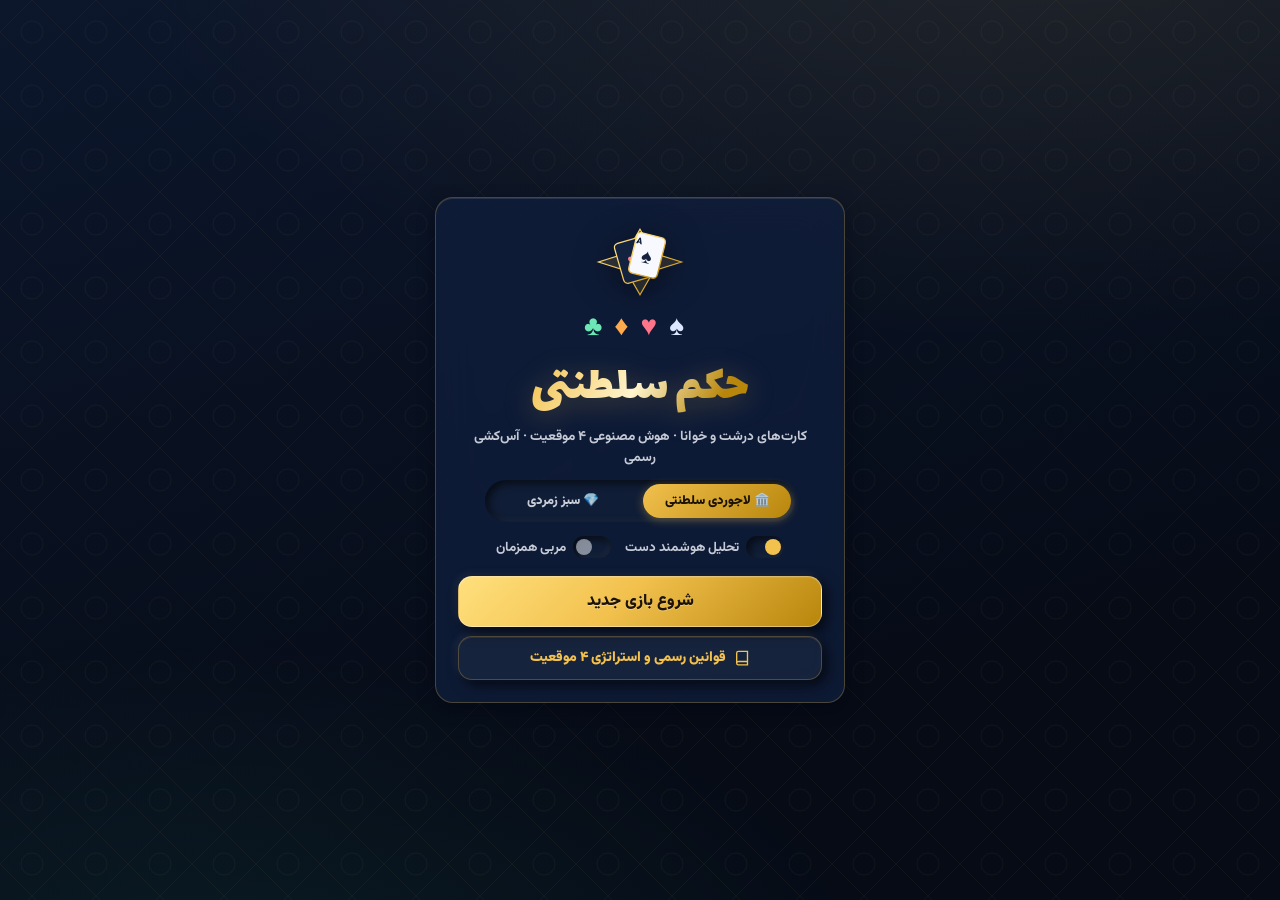
==== commit 4ad9c069: "Initial upload of HokmPro project" ====
--- a/index.html
+++ b/index.html
@@ -11,7 +11,7 @@
   <link rel="apple-touch-icon" href="icon-192.png">
   <style>
 /* ==========================================================================
-   Hokm Royal SPA — Classic Crystal-Clear Cards + Bottom-Nav Design System
+   Hokm Royal SPA — Precision Mobile-First Layout (Zero Overlap, 2-Row 7-Col Hand)
    Dual Themes:
      1. theme-navy    : Royal Persian Lapis Navy & Gold (لاجوردی سلطنتی)
      2. theme-emerald : Casino Emerald Velvet & Gold (سبز زمردی کازینویی)
@@ -23,14 +23,14 @@
   --bg-0: #060b16;
   --bg-1: #0c172c;
   --bg-2: #142544;
-  --glass: rgba(16, 30, 58, 0.78);
-  --glass-strong: rgba(12, 23, 45, 0.94);
-  --glass-edge: rgba(242, 193, 78, 0.25);
+  --glass: rgba(16, 30, 58, 0.82);
+  --glass-strong: rgba(12, 23, 45, 0.95);
+  --glass-edge: rgba(242, 193, 78, 0.26);
   --hairline: rgba(148, 180, 255, 0.16);
 
   --ink: #f4f7ff;
-  --ink-muted: rgba(244, 247, 255, 0.78);
-  --ink-faint: rgba(244, 247, 255, 0.5);
+  --ink-muted: rgba(244, 247, 255, 0.8);
+  --ink-faint: rgba(244, 247, 255, 0.52);
 
   --neo: #101d36;
   --neo-light: rgba(255, 255, 255, 0.06);
@@ -42,7 +42,7 @@
   --table-grad-1: #153963;
   --table-grad-2: #0b223d;
   --table-grad-3: #061324;
-  --table-rim: rgba(242, 193, 78, 0.5);
+  --table-rim: rgba(242, 193, 78, 0.52);
 
   --gold: #f2c14e;
   --gold-deep: #b8860b;
@@ -58,14 +58,14 @@
   --suit-clubs: #6ee7b7;
 
   --card-face: #ffffff;
-  --card-face-2: #e9f0fc;
-  --card-ink-dark: #121f38;
-  --card-ink-red: #c41e3a;
+  --card-face-2: #eef3fc;
+  --card-ink-dark: #111e38;
+  --card-ink-red: #d41936;
 
   --shadow-lg: 0 20px 50px rgba(2, 6, 18, 0.75);
-  --shadow-md: 0 8px 20px rgba(2, 6, 18, 0.55);
-
-  --radius-lg: 20px;
+  --shadow-md: 0 6px 16px rgba(2, 6, 18, 0.5);
+
+  --radius-lg: 18px;
   --radius-md: 14px;
   --radius-sm: 10px;
 
@@ -79,7 +79,7 @@
   --bg-0: #04120c;
   --bg-1: #092218;
   --bg-2: #103828;
-  --glass: rgba(10, 36, 25, 0.8);
+  --glass: rgba(10, 36, 25, 0.82);
   --glass-strong: rgba(7, 26, 18, 0.95);
   --glass-edge: rgba(245, 200, 76, 0.3);
   --hairline: rgba(110, 231, 183, 0.18);
@@ -137,6 +137,13 @@
 
 .hidden { display: none !important; }
 .ic { width: 1.15em; height: 1.15em; flex-shrink: 0; }
+
+/* Inline SVG Suit Icons (prevents iOS from substituting dark Apple emojis!) */
+.suit-svg { width: 1.05em; height: 1.05em; vertical-align: middle; display: inline-block; }
+.suit-icon-spades { color: var(--suit-spades); }
+.suit-icon-hearts { color: var(--suit-hearts); }
+.suit-icon-diamonds { color: var(--suit-diamonds); }
+.suit-icon-clubs { color: var(--suit-clubs); }
 
 /* ---------- Surfaces ---------- */
 .glass {
@@ -278,7 +285,7 @@
 .game-wrapper {
   height: 100dvh;
   width: 100%;
-  max-width: 560px;
+  max-width: 520px;
   margin: 0 auto;
   display: flex;
   flex-direction: column;
@@ -291,34 +298,34 @@
 /* Unified Ultra-Slim Top Header Bar */
 .header {
   display: flex; justify-content: space-between; align-items: center;
-  padding: 5px 10px; flex-shrink: 0; gap: 6px;
-}
-.scores { display: flex; gap: 5px; align-items: center; }
+  padding: 4px 8px; flex-shrink: 0; gap: 4px;
+}
+.scores { display: flex; gap: 4px; align-items: center; }
 .score-box {
-  padding: 3px 10px; border-radius: 999px; font-size: 0.8rem; font-weight: 800;
+  padding: 3px 9px; border-radius: 999px; font-size: 0.78rem; font-weight: 800;
   background: var(--glass-strong); border: 1px solid transparent;
 }
-.score-box b { font-size: 0.96rem; }
+.score-box b { font-size: 0.92rem; }
 .score-box.us { border-color: var(--aqua); color: var(--aqua); }
 .score-box.them { border-color: var(--ruby); color: var(--ruby); }
 
 .info-bar {
   display: flex; align-items: center; gap: 4px;
-  font-size: 0.76rem; font-weight: 800;
+  font-size: 0.75rem; font-weight: 800;
 }
 .info-item {
-  display: flex; align-items: center; gap: 3px; color: var(--ink-muted);
+  display: flex; align-items: center; gap: 4px; color: var(--ink-muted);
   padding: 3px 7px; border-radius: 8px;
-  background: rgba(0, 0, 0, 0.28);
-}
-.info-item b { color: var(--ink); font-size: 0.86rem; }
+  background: rgba(0, 0, 0, 0.32);
+}
+.info-item b { color: var(--ink); font-size: 0.85rem; display: inline-flex; align-items: center; gap: 2px; }
 .icon-us b { color: var(--aqua); }
 .icon-them b { color: var(--ruby); }
 .icon-trump b { color: var(--gold); font-size: 0.95rem; }
 
 /* Ace-Draw Ceremony Banner */
 .ace-draw-banner {
-  position: absolute; top: 48px; left: 50%; transform: translateX(-50%);
+  position: absolute; top: 44px; left: 50%; transform: translateX(-50%);
   z-index: 45; width: min(94%, 390px);
   padding: 8px 12px; border-radius: var(--radius-md);
   display: flex; flex-direction: column; align-items: center; gap: 6px;
@@ -326,7 +333,7 @@
   box-shadow: var(--shadow-lg), 0 0 24px rgba(242, 193, 78, 0.25);
   animation: riseIn 0.25s ease;
 }
-.ace-draw-title { font-size: 0.8rem; font-weight: 900; color: var(--gold); display: flex; align-items: center; gap: 6px; }
+.ace-draw-title { font-size: 0.78rem; font-weight: 900; color: var(--gold); display: flex; align-items: center; gap: 6px; }
 .ace-draw-cards { display: flex; gap: 6px; justify-content: center; flex-wrap: wrap; }
 .ace-mini-chip {
   display: flex; flex-direction: column; align-items: center;
@@ -342,7 +349,7 @@
 /* ---------- Cross-Table 4-Player Arena Stage ---------- */
 .arena-stage {
   flex: 1;
-  min-height: 0;
+  min-height: 195px;
   display: flex;
   flex-direction: column;
   justify-content: space-between;
@@ -358,52 +365,58 @@
   flex-direction: row;
   background: var(--glass);
   border: 1px solid var(--glass-edge);
-  padding: 3px 10px 3px 8px;
+  padding: 2px 10px 2px 8px;
   border-radius: 999px;
 }
 .seat-meta { display: flex; align-items: center; gap: 6px; }
 .seat-badges { display: flex; align-items: center; gap: 4px; }
 
+/* CRITICAL FIX: direction: ltr on .table-middle-row so that:
+   - First child (#player2Box = حریف ۱) is on physical LEFT (matching #slot2 left!)
+   - Last child  (#player4Box = حریف ۲) is on physical RIGHT (matching #slot4 right!) */
 .table-middle-row {
+  direction: ltr;
   flex: 1;
   width: 100%;
-  min-height: 0;
+  min-height: 165px;
   display: flex;
   align-items: center;
   justify-content: space-between;
-  gap: 2px;
+  gap: 3px;
 }
 
 .seat-west, .seat-east {
+  direction: rtl;
   flex-direction: column;
-  width: 50px;
+  width: 46px;
   flex-shrink: 0;
   text-align: center;
   gap: 2px;
 }
 
 .opponent-avatar, .player-avatar {
-  width: 36px; height: 36px; border-radius: 50%;
+  width: 34px; height: 34px; border-radius: 50%;
   display: grid; place-items: center; position: relative;
   background: var(--neo); box-shadow: var(--neo-raise);
-  color: var(--ink-muted); font-size: 1rem;
+  color: var(--ink-muted); font-size: 0.95rem;
   border: 1.5px solid rgba(255,255,255,0.12);
   transition: box-shadow 0.22s ease, transform 0.22s ease;
 }
 .opponent-avatar.partner { color: var(--aqua); border-color: rgba(60, 230, 203, 0.4); }
 .opponent-avatar.enemy { color: var(--ruby); border-color: rgba(255, 107, 129, 0.4); }
-.opponent-name { font-size: 0.7rem; font-weight: 800; color: var(--ink-muted); white-space: nowrap; }
+.opponent-name { font-size: 0.68rem; font-weight: 800; color: var(--ink-muted); white-space: nowrap; }
 
 .card-count-pill {
-  font-size: 0.68rem; font-weight: 900;
+  font-size: 0.64rem; font-weight: 900;
   padding: 1px 5px; border-radius: 999px;
   background: rgba(242, 193, 78, 0.15);
   border: 1px solid rgba(242, 193, 78, 0.35);
   color: var(--gold);
+  white-space: nowrap;
 }
 .void-pills { display: inline-flex; gap: 2px; flex-wrap: wrap; justify-content: center; }
 .void-tag {
-  font-size: 0.65rem; line-height: 1; padding: 1px 4px;
+  font-size: 0.62rem; line-height: 1; padding: 1px 3px;
   border-radius: 4px; background: rgba(255, 107, 129, 0.2);
   color: var(--ruby); font-weight: 900;
 }
@@ -414,33 +427,35 @@
 }
 
 .crown-badge {
-  position: absolute; top: -6px; right: -6px; color: var(--gold);
-  background: var(--neo); width: 18px; height: 18px; border-radius: 50%;
+  position: absolute; top: -6px; right: -5px; color: var(--gold);
+  background: var(--neo); width: 17px; height: 17px; border-radius: 50%;
   display: grid; place-items: center; box-shadow: var(--neo-raise);
   border: 1px solid var(--gold);
 }
 .trump-indicator {
   position: absolute; bottom: -6px; left: 50%; transform: translateX(-50%);
   background: linear-gradient(135deg, var(--gold), var(--gold-deep)); color: #1f1503;
-  font-size: 0.64rem; font-weight: 900; padding: 1px 5px; border-radius: 5px;
+  font-size: 0.62rem; font-weight: 900; padding: 1px 5px; border-radius: 5px;
   box-shadow: 0 2px 6px rgba(0,0,0,0.5);
-}
-
-/* ---------- Felt Table ---------- */
+  display: inline-flex; align-items: center; justify-content: center;
+}
+.trump-indicator .suit-svg { width: 0.85em; height: 0.85em; color: #1f1503 !important; }
+
+/* ---------- Felt Table with 4 Non-Overlapping Zones ---------- */
 .play-area {
   flex: 1; height: 100%; display: flex; align-items: center; justify-content: center; min-width: 0;
 }
 .table {
-  width: 100%; max-width: 290px; height: 100%; max-height: 235px; position: relative;
-  border-radius: 36px;
+  width: 100%; max-width: 320px; height: 100%; min-height: 172px; max-height: 235px; position: relative;
+  border-radius: 30px;
   background:
     radial-gradient(circle at 50% 48%, rgba(242, 193, 78, 0.12), transparent 60%),
     linear-gradient(160deg, var(--table-grad-1) 0%, var(--table-grad-2) 58%, var(--table-grad-3) 100%);
   box-shadow:
     inset 0 0 0 2px rgba(255, 255, 255, 0.12),
-    inset 0 0 0 7px rgba(6, 12, 22, 0.68),
-    inset 0 0 0 8.5px var(--table-rim),
-    inset 0 12px 28px rgba(0,0,0,0.6),
+    inset 0 0 0 6px rgba(6, 12, 22, 0.68),
+    inset 0 0 0 7.5px var(--table-rim),
+    inset 0 10px 24px rgba(0,0,0,0.6),
     var(--shadow-md);
   display: flex; align-items: center; justify-content: center;
   overflow: hidden;
@@ -450,138 +465,169 @@
   color: var(--gold); pointer-events: none;
 }
 .table-center-emblem {
-  font-size: 2.5rem; color: var(--gold); opacity: 0.16;
+  font-size: 2.2rem; color: var(--gold); opacity: 0.18;
   pointer-events: none; font-weight: 900;
-}
-
+  display: flex; align-items: center; justify-content: center;
+}
+.table-center-emblem .suit-svg { width: 42px; height: 42px; }
+
+/* 4 Non-Overlapping Card Slots on Table:
+   Top (Partner) & Bottom (You) are slightly offset horizontally or sized so they NEVER collide! */
 .card-slot { position: absolute; display: flex; align-items: center; justify-content: center; z-index: 4; }
-.card-slot.top { top: 4%; left: 50%; transform: translateX(-50%); }
-.card-slot.bottom { bottom: 4%; left: 50%; transform: translateX(-50%); }
-.card-slot.left { left: 6%; top: 50%; transform: translateY(-50%); }
-.card-slot.right { right: 6%; top: 50%; transform: translateY(-50%); }
-
-/* ---------- South Player Section & Classic Clear Hand ---------- */
+.card-slot.top { top: 5px; left: 50%; transform: translateX(-50%); }
+.card-slot.bottom { bottom: 5px; left: 50%; transform: translateX(-50%); }
+.card-slot.left { left: 10px; top: 50%; transform: translateY(-50%); }
+.card-slot.right { right: 10px; top: 50%; transform: translateY(-50%); }
+
+/* ---------- South Player Section & Guaranteed 2-Row 7-Column Hand ---------- */
 .player-section {
   flex-shrink: 0;
   display: flex;
   flex-direction: column;
+  gap: 4px;
+  padding: 6px 6px 8px;
+  border-radius: var(--radius-lg);
+}
+.player-bar {
+  display: flex; align-items: center; justify-content: space-between; gap: 6px;
+  padding: 0 4px;
+}
+.player-info { display: flex; align-items: center; gap: 6px; }
+.player-avatar { width: 26px; height: 26px; font-size: 0.85rem; color: var(--gold); border-color: rgba(242, 193, 78, 0.4); }
+.player-title-wrap { display: flex; align-items: center; gap: 8px; }
+.player-name { font-weight: 900; font-size: 0.82rem; color: var(--gold); }
+.turn-hint { font-size: 0.74rem; color: var(--ink-muted); font-weight: 700; }
+.player-section.active .turn-hint { color: #ffe07d; font-weight: 900; }
+
+/* Hand Container: Guaranteed 7-Column Grid so 13 cards ALWAYS fit in at most 2 rows (7 + 6) with ZERO clipping! */
+.hand {
+  display: grid;
+  grid-template-columns: repeat(7, minmax(0, 1fr));
   gap: 5px;
-  padding: 8px 8px 10px;
-  border-radius: var(--radius-lg);
-}
-.player-bar {
-  display: flex; align-items: center; justify-content: space-between; gap: 8px;
-  padding: 0 4px;
-}
-.player-info { display: flex; align-items: center; gap: 8px; }
-.player-avatar { width: 30px; height: 30px; color: var(--gold); border-color: rgba(242, 193, 78, 0.4); }
-.player-title-wrap { display: flex; align-items: center; gap: 8px; }
-.player-name { font-weight: 900; font-size: 0.86rem; color: var(--gold); }
-.turn-hint { font-size: 0.78rem; color: var(--ink-muted); font-weight: 700; }
-.player-section.active .turn-hint { color: #ffe07d; font-weight: 900; }
-
-/* Hand Container: Normal Non-Overlapping Grid (crystal clear, zero overlap!) */
-.hand {
+  padding: 4px 2px 2px;
+  width: 100%;
+  justify-items: center;
+  align-items: center;
+}
+.hand.fan-mode {
   display: flex;
+  flex-wrap: wrap;
   justify-content: center;
-  flex-wrap: wrap;
-  align-content: flex-start;
-  gap: 7px;
-  padding: 6px 4px;
-  max-height: 42dvh;
-  overflow-y: auto;
-  scrollbar-width: thin;
-}
-.hand.fan-mode {
   gap: 4px;
 }
-
-/* ---------- CLASSIC, LARGE, CRYSTAL-CLEAR PLAYING CARDS (حالت معمولی و کاملاً واضح) ---------- */
+.hand.fan-mode .card {
+  width: calc((100% - 28px) / 7);
+  min-width: 44px;
+  max-width: 64px;
+}
+
+/* ---------- BRIGHT, CLASSIC, SVG-ENHANCED PLAYING CARDS ---------- */
 .card {
-  width: 64px;
-  height: 98px;
-  border-radius: 12px;
-  background: linear-gradient(160deg, var(--card-face), var(--card-face-2));
-  box-shadow: var(--shadow-md), inset 0 0 0 1.5px rgba(255, 255, 255, 0.9);
+  width: 100%;
+  max-width: 66px;
+  aspect-ratio: 0.67;
+  height: auto;
+  min-height: 72px;
+  border-radius: 10px;
+  background: linear-gradient(165deg, #ffffff 0%, #f1f5fd 100%);
+  box-shadow: 0 4px 10px rgba(0, 0, 0, 0.42), inset 0 0 0 1px rgba(255, 255, 255, 0.95);
   display: flex;
   flex-direction: column;
   justify-content: space-between;
   align-items: center;
-  padding: 6px 7px;
+  padding: 3px 5px;
   position: relative;
   color: var(--card-ink-dark);
-  flex-shrink: 0;
-  transition: transform 0.16s cubic-bezier(0.22, 1, 0.36, 1), box-shadow 0.16s ease, filter 0.18s ease;
+  transition: transform 0.16s cubic-bezier(0.22, 1, 0.36, 1), box-shadow 0.16s ease, opacity 0.16s ease;
   cursor: pointer;
+  overflow: hidden;
 }
 
 .card .card-rank {
-  font-size: 1.2rem;
+  font-size: 1.05rem;
   font-weight: 900;
   align-self: flex-start;
   line-height: 1;
+  z-index: 2;
+  letter-spacing: -0.5px;
 }
 .card .card-rank.bottom {
   align-self: flex-end;
   transform: rotate(180deg);
 }
 .card .card-suit-center {
-  font-size: 2.15rem;
-  line-height: 1;
+  width: 66%;
+  height: 54%;
+  display: flex;
+  align-items: center;
+  justify-content: center;
+  pointer-events: none;
+}
+.card-center-svg {
+  width: 100%;
+  height: 100%;
+  overflow: visible;
 }
 
 .card.suit-hearts .card-rank,
 .card.suit-diamonds .card-rank {
-  color: var(--card-ink-red, #c41e3a);
-}
-.card.suit-hearts .card-suit-center,
-.card.suit-diamonds .card-suit-center {
-  color: #d1223e;
-}
-.card.suit-spades .card-suit-center,
-.card.suit-clubs .card-suit-center {
-  color: #14223d;
-}
-
+  color: #d41936;
+}
+.card.suit-spades .card-rank,
+.card.suit-clubs .card-rank {
+  color: #111e38;
+}
+
+/* NEVER turn cards dark grey when waiting for AI turn!
+   Only dim unplayable cards slightly when it IS the human's turn (.must-follow-dim) */
 .card.disabled {
-  filter: grayscale(0.5) brightness(0.62);
   cursor: default;
-  pointer-events: none;
+}
+.card.unplayable-turn {
+  opacity: 0.42;
+  transform: scale(0.95);
+}
+.card.playable-turn {
+  box-shadow: 0 5px 14px rgba(0, 0, 0, 0.5), 0 0 0 1.5px rgba(242, 193, 78, 0.55);
 }
 .card:not(.disabled):hover {
-  transform: translateY(-6px);
+  transform: translateY(-5px);
 }
 .card.selected {
-  transform: translateY(-13px);
-  box-shadow: 0 0 0 2.5px var(--gold), 0 14px 28px rgba(242, 193, 78, 0.45), var(--shadow-md);
+  transform: translateY(-10px) scale(1.06) !important;
+  z-index: 25 !important;
+  box-shadow: 0 0 0 2.5px var(--gold), 0 12px 24px rgba(242, 193, 78, 0.55) !important;
 }
 .card.trump::after {
   content: '';
   position: absolute;
-  inset: 3px;
-  border-radius: 9px;
-  border: 2px solid rgba(184, 134, 11, 0.75);
+  inset: 2px;
+  border-radius: 8px;
+  border: 1.5px solid rgba(212, 155, 39, 0.82);
   pointer-events: none;
-  box-shadow: 0 0 8px rgba(242, 193, 78, 0.35), inset 0 0 8px rgba(242, 193, 78, 0.2);
-}
-
-/* Classic Table Cards */
+  box-shadow: inset 0 0 6px rgba(242, 193, 78, 0.22);
+}
+
+/* Table Cards: Sized so Top + Bottom NEVER overlap inside the table! */
 .card.table-card {
-  width: 58px;
-  height: 88px;
+  width: 52px;
+  height: 76px;
+  min-height: 76px;
+  max-width: 52px;
+  aspect-ratio: auto;
   cursor: default;
-}
-.card.table-card .card-rank { font-size: 1.08rem; }
-.card.table-card .card-suit-center { font-size: 1.85rem; }
-.card.enter { animation: cardIn 0.25s cubic-bezier(0.22, 1, 0.36, 1); }
-@keyframes cardIn { from { opacity: 0; transform: translateY(14px) scale(0.9); } }
+  box-shadow: 0 6px 18px rgba(0, 0, 0, 0.6);
+}
+.card.table-card .card-rank { font-size: 0.96rem; }
+.card.enter { animation: cardIn 0.24s cubic-bezier(0.22, 1, 0.36, 1); }
+@keyframes cardIn { from { opacity: 0; transform: translateY(10px) scale(0.88); } }
 
 /* ---------- Bottom Navigation Bar (منوی پایین صفحه) ---------- */
 .bottom-nav {
   display: grid;
   grid-template-columns: repeat(4, 1fr);
   gap: 6px;
-  padding: 6px 8px;
+  padding: 5px 8px;
   border-radius: var(--radius-md);
   flex-shrink: 0;
 }
@@ -591,17 +637,17 @@
   align-items: center;
   justify-content: center;
   gap: 2px;
-  padding: 5px 4px;
+  padding: 4px 4px;
   border-radius: 10px;
   border: 1px solid rgba(255, 255, 255, 0.06);
   background: rgba(255, 255, 255, 0.03);
   color: var(--ink-muted);
-  font-size: 0.72rem;
+  font-size: 0.7rem;
   font-weight: 800;
   cursor: pointer;
   transition: all 0.16s ease;
 }
-.bnav-btn .ic { width: 1.2rem; height: 1.2rem; color: var(--gold); }
+.bnav-btn .ic { width: 1.15rem; height: 1.15rem; color: var(--gold); }
 .bnav-btn:active { transform: scale(0.95); background: rgba(242, 193, 78, 0.14); }
 
 /* Settings Drawer List */
@@ -640,15 +686,15 @@
 /* ---------- Coach & Analysis ---------- */
 .coach-bar {
   display: flex; flex-direction: column; gap: 2px;
-  background: rgba(0, 0, 0, 0.38);
+  background: rgba(0, 0, 0, 0.42);
   border: 1px solid rgba(242, 193, 78, 0.35);
-  border-radius: var(--radius-sm); padding: 6px 10px;
-  font-size: 0.78rem; color: var(--ink-muted); line-height: 1.45;
-}
-.coach-line b { color: var(--gold); font-size: 0.86rem; }
+  border-radius: var(--radius-sm); padding: 5px 8px;
+  font-size: 0.74rem; color: var(--ink-muted); line-height: 1.4;
+}
+.coach-line b { color: var(--gold); font-size: 0.82rem; }
 .coach-line.alt { opacity: 0.8; }
-.card.coach-best { outline: 3px solid var(--gold); outline-offset: 2px; box-shadow: var(--shadow-md), 0 0 18px rgba(242,193,78,0.45); }
-.card.coach-alt { outline: 2px dashed var(--aqua); outline-offset: 2px; }
+.card.coach-best { outline: 2.5px solid var(--gold); outline-offset: 1px; }
+.card.coach-alt { outline: 2px dashed var(--aqua); outline-offset: 1px; }
 
 .grade { font-weight: 900; padding: 2px 8px; border-radius: 6px; font-size: 0.78rem; }
 .grade.good { color: #082217; background: var(--aqua); }
@@ -659,14 +705,15 @@
 .tactics { color: var(--aqua); font-weight: 800; font-size: 0.75rem; }
 .outcome-line { font-size: 0.86rem; color: var(--gold); text-align: center; font-weight: 800; }
 
-/* ---------- Winner Popup ---------- */
+/* ---------- Winner Popup: Centered cleanly on the Table (Never covers player bar!) ---------- */
 .winner-popup {
-  position: fixed; top: 38%; left: 50%; transform: translate(-50%, -50%) scale(0.9);
+  position: fixed; top: 31%; left: 50%; transform: translate(-50%, -50%) scale(0.9);
   background: var(--glass-strong);
-  border: 2px solid var(--gold); border-radius: 999px;
-  padding: 10px 24px; font-weight: 900; font-size: 1.05rem; color: var(--gold); z-index: 50;
-  opacity: 0; pointer-events: none; transition: opacity 0.2s ease, transform 0.2s ease;
+  border: 1.5px solid var(--gold); border-radius: 999px;
+  padding: 7px 18px; font-weight: 900; font-size: 0.92rem; color: var(--gold); z-index: 50;
+  opacity: 0; pointer-events: none; transition: opacity 0.18s ease, transform 0.18s ease;
   box-shadow: var(--shadow-lg);
+  white-space: nowrap;
 }
 .winner-popup.show { opacity: 1; transform: translate(-50%, -50%) scale(1); }
 
@@ -697,15 +744,15 @@
   display: flex; flex-direction: column; align-items: center; gap: 4px;
 }
 .trump-btn.special { font-size: 0.82rem; }
-.trump-btn .pip { font-size: 1.6rem; line-height: 1; }
+.trump-btn .pip { font-size: 1.6rem; line-height: 1; display: inline-flex; }
 .trump-btn.suit-spades .pip { color: var(--suit-spades); }
 .trump-btn.suit-hearts .pip { color: var(--suit-hearts); }
 .trump-btn.suit-diamonds .pip { color: var(--suit-diamonds); }
 .trump-btn.suit-clubs .pip { color: var(--suit-clubs); }
 
-/* Large 5-Card Trump Selection Preview */
-.preview-cards { display: flex; gap: 8px; justify-content: center; flex-wrap: wrap; }
-.preview-cards .card { width: 68px; height: 102px; cursor: default; }
+/* 5-Card Trump Selection Preview */
+.preview-cards { display: flex; gap: 6px; justify-content: center; flex-wrap: wrap; width: 100%; }
+.preview-cards .card { width: 58px; height: 86px; min-height: 86px; aspect-ratio: auto; cursor: default; }
 
 .history-list { width: 100%; display: flex; flex-direction: column; gap: 6px; max-height: 24vh; overflow-y: auto; }
 .history-row {
@@ -725,7 +772,7 @@
 }
 .last-trick-row.winner { outline: 2px solid var(--gold); }
 .last-trick-name { font-weight: 900; font-size: 0.92rem; color: var(--ink); }
-.last-trick-row .card { width: 54px; height: 82px; }
+.last-trick-row .card { width: 50px; height: 74px; min-height: 74px; aspect-ratio: auto; }
 .analysis-row {
   display: flex; align-items: center; justify-content: flex-start; flex-wrap: wrap;
   gap: 6px; font-size: 0.8rem; color: var(--ink-muted); padding: 2px 6px; text-align: right;
@@ -744,17 +791,14 @@
 .guide-card p { font-size: 0.82rem; line-height: 1.65; color: var(--ink-muted); }
 .guide-card b { color: var(--ink); }
 
-/* Responsive Scaling */
-@media (min-width: 400px) {
-  .card { width: 68px; height: 104px; }
-  .card .card-rank { font-size: 1.28rem; }
-  .card .card-suit-center { font-size: 2.3rem; }
-  .card.table-card { width: 62px; height: 92px; }
+@media (min-width: 410px) {
+  .card .card-rank { font-size: 1.15rem; }
+  .card.table-card { width: 56px; height: 82px; min-height: 82px; max-width: 56px; }
 }
 @media (min-width: 720px) {
   body { display: flex; align-items: center; justify-content: center; }
   .game-wrapper {
-    max-width: 540px; height: 96dvh; max-height: 940px;
+    max-width: 520px; height: 96dvh; max-height: 920px;
     border-radius: var(--radius-lg);
     padding: 10px 14px;
     box-shadow: var(--shadow-lg);
@@ -840,7 +884,6 @@
 
   <!-- ============ SPA VIEW 2: MOBILE-FIRST ARENA ============ -->
   <main class="game-wrapper hidden" id="gameWrapper">
-    <!-- Single Ultra-Slim Unified Top Score & Status Strip (frees vertical space for huge cards) -->
     <header class="header glass">
       <div class="scores">
         <div class="score-box us">ما <b id="scoreA">0</b></div>
@@ -855,13 +898,11 @@
       </div>
     </header>
 
-    <!-- Official Ace-Draw Ceremony Banner (Non-blocking overlay) -->
     <div class="ace-draw-banner glass-strong hidden" id="aceDrawBanner">
       <div class="ace-draw-title"><svg class="ic"><use href="#i-crown"/></svg> <span id="aceDrawText">مراسم آس‌کشی تعیین حاکم اول</span></div>
       <div class="ace-draw-cards" id="aceDrawCards"></div>
     </div>
 
-    <!-- Cross-Table 4-Player Arena -->
     <div class="arena-stage">
       <!-- NORTH SEAT: Partner (Player 3) -->
       <div class="seat-node seat-north opponent" id="player3Box">
@@ -879,9 +920,9 @@
         </div>
       </div>
 
-      <!-- MIDDLE ROW: West Seat (Player 2) + Large Felt Table + East Seat (Player 4) -->
+      <!-- MIDDLE ROW (direction: ltr so Player 2 is physical LEFT and Player 4 is physical RIGHT!) -->
       <div class="table-middle-row">
-        <!-- WEST SEAT: Opponent 1 (Player 2) -->
+        <!-- WEST SEAT (Physical Left): Opponent 1 (Player 2) -->
         <div class="seat-node seat-west opponent" id="player2Box">
           <div class="opponent-avatar enemy">
             <svg class="ic"><use href="#i-robot"/></svg>
@@ -893,7 +934,7 @@
           <span class="void-pills" id="voids2"></span>
         </div>
 
-        <!-- CENTER ROYAL FELT TABLE (Enlarged for big table cards) -->
+        <!-- CENTER ROYAL FELT TABLE -->
         <div class="play-area">
           <div class="table neo">
             <svg class="table-carpet-svg" viewBox="0 0 240 240" aria-hidden="true">
@@ -914,7 +955,7 @@
           </div>
         </div>
 
-        <!-- EAST SEAT: Opponent 2 (Player 4) -->
+        <!-- EAST SEAT (Physical Right): Opponent 2 (Player 4) -->
         <div class="seat-node seat-east opponent" id="player4Box">
           <div class="opponent-avatar enemy">
             <svg class="ic"><use href="#i-robot"/></svg>
@@ -928,7 +969,7 @@
       </div>
     </div>
 
-    <!-- SOUTH DOCK: Large Eye-Friendly Player Hand -->
+    <!-- SOUTH DOCK: Guaranteed 2-Row 7-Column Player Hand -->
     <section class="player-section glass" id="player1Box">
       <div class="player-bar">
         <div class="player-info">
@@ -945,11 +986,11 @@
         </div>
       </div>
 
-      <div class="hand fan-mode" id="handCards"></div>
+      <div class="hand grid-mode" id="handCards"></div>
       <div class="coach-bar hidden" id="coachBar" aria-live="polite"></div>
     </section>
 
-    <!-- BOTTOM NAVIGATION DOCK (منوی پایین صفحه برای دست قبلی، تحلیل، چیدمان، راهنما و تنظیمات) -->
+    <!-- BOTTOM NAVIGATION DOCK -->
     <nav class="bottom-nav glass-strong" aria-label="منوی پایین بازی">
       <button class="bnav-btn" id="lastTrickBtn" type="button" title="دست قبلی و آنالیز">
         <svg class="ic"><use href="#i-history"/></svg>
@@ -973,7 +1014,6 @@
   <div class="winner-popup" id="winnerPopup"></div>
 
   <!-- ============ MODALS & BOTTOM-SHEET DRAWERS ============ -->
-  <!-- 1. Trump Selection Modal (with Large Preview Cards) -->
   <div class="modal" id="trumpModal">
     <div class="modal-box glass-strong">
       <h2 class="modal-title"><svg class="ic"><use href="#i-crown"/></svg> شما حاکم هستید — تعیین حکم</h2>
@@ -991,7 +1031,6 @@
     </div>
   </div>
 
-  <!-- 2. Round Summary Modal -->
   <div class="modal" id="roundModal">
     <div class="modal-box glass-strong">
       <h2 class="modal-title" id="roundTitle">پایان دست</h2>
@@ -1000,7 +1039,6 @@
     </div>
   </div>
 
-  <!-- 3. Match End Modal -->
   <div class="modal" id="endModal">
     <div class="modal-box glass-strong">
       <h2 class="modal-title" id="endTitle">پایان مسابقه</h2>
@@ -1011,7 +1049,6 @@
     </div>
   </div>
 
-  <!-- 4. Kot / Bam Decision Modal -->
   <div class="modal" id="kotModal">
     <div class="modal-box glass-strong">
       <h2 class="modal-title"><svg class="ic"><use href="#i-trophy"/></svg> کوت! (۷ بر ۰)</h2>
@@ -1024,7 +1061,6 @@
     </div>
   </div>
 
-  <!-- 5. Last Trick & Tactical Analysis Bottom-Sheet Drawer -->
   <div class="modal" id="lastTrickModal">
     <div class="modal-box glass-strong">
       <h2 class="modal-title"><svg class="ic"><use href="#i-history"/></svg> بررسی دست قبلی و آنالیز تاکتیکی</h2>
@@ -1033,7 +1069,6 @@
     </div>
   </div>
 
-  <!-- 6. Settings & Theme Bottom-Sheet Drawer (تنظیمات در منوی پایین) -->
   <div class="modal" id="settingsModal">
     <div class="modal-box glass-strong">
       <h2 class="modal-title"><svg class="ic"><use href="#i-settings"/></svg> تنظیمات بازی و ظاهر</h2>
@@ -1073,7 +1108,6 @@
     </div>
   </div>
 
-  <!-- 7. Official Rules & 4-Position Strategy Guide Modal -->
   <div class="modal" id="guideModal">
     <div class="modal-box glass-strong guide-modal-box">
       <h2 class="modal-title"><svg class="ic"><use href="#i-book"/></svg> دانشنامه رسمی حکم و استراتژی ۴ موقعیت</h2>
@@ -1296,14 +1330,7 @@
   return winnerTeam !== hTeam ? 3 : 2;
 }
 
-// src/knowledge.js — CardMemory + Knowledge layer (the ONLY information source for
-// the AI Decision Engine, the Analysis feature and the Coach feature).
-//
-// HARD OBSERVABILITY RULE: every value derives from what a human at the seat could
-// write on paper — played cards, proven voids, hand sizes, trick number, signals,
-// and the viewer's OWN hand. Hidden cards are never consulted: an unaccounted card
-// belongs to a POSSIBLE-HOLDER SET with uniform internal weight 1/|holders|, and a
-// void is permanent once proven (doPlayCard writes memory.voids; we only read it).
+// src/knowledge.js — CardMemory + Knowledge layer
 
 const SEATS = [1, 2, 3, 4];
 const ckey = (c) => `${c.suit}:${c.rank}`;
@@ -1394,7 +1421,6 @@
   const rng = suitCountRange(M, p, suit);
   if (rng.hi === 0) return 1;
   if (rng.lo > 0) return 0;
-  // For synthetic partial-hand unit tests where viewer holds fewer cards than trickNum implies
   if (M.own.length < M.handSizes[M.viewer]) return 1;
   let seenInSuit = 0;
   for (const c of M.played) if (c.suit === suit) seenInSuit++;
@@ -1645,7 +1671,6 @@
 
 function shortnessBonus(M, pid, c) {
   if (M.mode !== 'normal' || c.suit === M.trump) return 0;
-  // Never dump an unestablished King or Queen just because it is a singleton/doubleton!
   if ((c.rank === 'K' || c.rank === 'Q') && !isBossOfSuit(M, c)) return 0;
   const n = M.own.filter((x) => x.suit === c.suit).length;
   if (n === 1) return 0.55;
@@ -1670,8 +1695,7 @@
     else break;
   }
   if (run >= 3) return 0.55;
-  if (run >= 2 && myTrumps.length >= 4) return 0.45;
-  if (run >= 1 && myTrumps.length >= 5) return 0.4;
+  if (run >= 2 && myTrumps.length >= 5) return 0.45;
   return 0;
 }
 
@@ -1728,22 +1752,23 @@
   return out;
 }
 
-// Evaluate leading honors vs small setup cards on ANY trick (not only trick 1).
 function leadHonorAdjust(M, pid, c, kotRisk) {
   const out = { score: 0, tags: [] };
   const isTrump = M.mode === 'normal' && !!M.trump && c.suit === M.trump;
   const trumps = M.mode === 'normal' && M.trump ? M.own.filter((x) => x.suit === M.trump) : [];
   const akPair = trumps.some((x) => x.rank === 'A') && trumps.some((x) => x.rank === 'K');
+  const hasSideCards = M.own.some((x) => x.suit !== M.trump);
 
   if (isTrump) {
     if (akPair) out.tags.push('TRUMP_CONTROL');
-    if (c.rank === 'A') {
-      const controlOurs = akPair && trumps.length >= 3;
-      if (!kotRisk && M.trickNum === 1) out.score -= controlOurs ? 1.5 : 6;
-    } else if (c.rank === 'K' && akPair && !kotRisk) {
-      out.score -= 1.5;
-    } else if (!kotRisk && !isBossOfSuit(M, c)) {
-      out.score -= 5;
+    // On early tricks (trick 1-3), avoid burning the Ace of trumps as a lead unless holding 5+ trumps or A-K-Q!
+    if (c.rank === 'A' && hasSideCards && M.trickNum <= 3) {
+      const strongArmy = (akPair && trumps.length >= 4) || trumps.length >= 5;
+      if (!kotRisk) out.score -= strongArmy ? 2.5 : 6.5;
+    } else if (c.rank === 'K' && akPair && !kotRisk && hasSideCards) {
+      out.score -= 3.5;
+    } else if (!kotRisk && !isBossOfSuit(M, c) && hasSideCards) {
+      out.score -= 6;
     }
     return out;
   }
@@ -1757,8 +1782,6 @@
 
   if (kotRisk) return out;
 
-  // CRITICAL RULE: When the Ace (or higher honor) of a suit has NOT been played yet
-  // (!isBossOfSuit(M, c)), NEVER lead a King or Queen unless holding K+Q together!
   if ((c.rank === 'K' || c.rank === 'Q') && (M.mode === 'normal' || M.mode === 'sers')) {
     if (!isBossOfSuit(M, c)) {
       const hasK = M.own.some((x) => x.suit === c.suit && x.rank === 'K');
@@ -1766,7 +1789,6 @@
       const hasKQ = hasK && hasQ;
       const lower = M.own.some((x) => x.suit === c.suit && cardVal(x, M.mode) < cardVal(c, M.mode));
       if (!hasKQ) {
-        // Heavy penalty whether singleton K or K-x: do NOT sacrifice K to an unplayed A!
         out.score -= lower ? 6.5 : 5.5;
         out.tags.push(lower ? 'ESTABLISH_SECONDARY_HONOR' : 'PRESERVE_HIGH_CARD');
       } else if (lower && M.trickNum === 1) {
@@ -1774,13 +1796,11 @@
         out.tags.push('ESTABLISH_SECONDARY_HONOR');
       }
     } else {
-      // The Ace WAS already played! Now our King (or Queen) IS the Boss of the suit -> cash it!
       out.score += 2.0;
       out.tags.push('CASH_SIDE_ACE');
     }
   } else if (M.mode === 'normal' && cardVal(c, 'normal') < 11 &&
              M.own.some((x) => x.suit === c.suit && (x.rank === 'K' || x.rank === 'Q') && !isBossOfSuit(M, x))) {
-    // Leading a small card from a suit where we hold an unestablished K or Q draws out the A!
     out.score += 0.9;
     out.tags.push('ESTABLISH_SECONDARY_HONOR');
   }
@@ -1866,9 +1886,8 @@
         goals.push('PARTNER_SUPPORT');
       }
       if (M.mode === 'normal' && c.suit === M.trump && dt <= 0) {
-        sc -= isBossOfSuit(M, c) ? 2.2 : 5.5;
+        sc -= isBossOfSuit(M, c) ? 3.5 : 6.0;
       }
-      // Apply lead honor protection on ALL tricks (never lead unprotected K/Q before A is played!)
       const lha = leadHonorAdjust(M, pid, c, kotRisk);
       sc += lha.score;
       for (const t of lha.tags) if (!goals.includes(t)) goals.push(t);
@@ -2414,8 +2433,7 @@
   return false;
 }
 
-// src/advisor.js — Analysis + Coach. BOTH reuse the exact Decision Engine
-// (decision.js + positions.js) over the exact knowledge layer (knowledge.js).
+// src/advisor.js — Analysis + Coach.
 
 
 
@@ -2558,7 +2576,7 @@
     let p = hakem;
     for (let i = 0; i < 3; i++) { p = NEXT[p]; seq.push(p); }
     seq.push(hakem);
-    return seq; // counter-clockwise ending at hakem
+    return seq;
   }
 
   async function doPlayCard(pid, c, recommended = null) {
@@ -2566,7 +2584,7 @@
     const h = G.players[pid].hand;
     const i = h.findIndex((x) => x.suit === c.suit && x.rank === c.rank);
     if (i > -1) h.splice(i, 1);
-    const necessary = false; // Removed false "لازم!" popup on routine trump leads
+    const necessary = false;
 
     let forcedFollow = false;
     if (G.leadSuit && c.suit === G.leadSuit) {
@@ -2768,18 +2786,14 @@
     }
   }
 
-  // Official Phase 2 Deal: two batches of 4 cards (4 + 4 = 8 cards per player),
-  // preserving exact deck mapping for deterministic replay tests.
   async function dealRest() {
     const order = dealOrder(G.hakem);
     let i = 0;
-    // Batch 1: 4 cards per player
     for (let r = 0; r < 4; r++) {
       for (const pid of order) {
         G.players[pid].hand.push(G.deck[20 + i++]);
       }
     }
-    // Batch 2: 4 cards per player
     for (let r = 0; r < 4; r++) {
       for (const pid of order) {
         G.players[pid].hand.push(G.deck[20 + i++]);
@@ -2842,8 +2856,6 @@
     await dealFirst();
   }
 
-  // Build deterministic Ace-Draw (آس‌کشی) card sequence landing on G.hakem without
-  // consuming extra calls from `rng` (preserves seeded replay byte-for-byte).
   function buildAceDrawSequence(targetHakem) {
     const order = [1, 4, 3, 2];
     const nonAces = [
@@ -2854,7 +2866,6 @@
     ];
     const seq = [];
     let idx = 0;
-    // Deal at least one cycle until we land on targetHakem with an Ace
     for (let step = 0; step < 8; step++) {
       const pid = order[step % 4];
       if (step >= 3 && pid === targetHakem) {
@@ -2990,134 +3001,49 @@
   return s;
 }
 
-// src/svg.js — High-Visibility Bespoke Persian & Royal Playing Card SVG generator.
-// Designed specifically for large, eye-friendly mobile readability.
+// src/svg.js — Crisp Vector Suit Icons & Subtle Royal SVG Card Effects (100% iOS/Android safe, no OS emoji substitution!).
 
 const SUIT_PATH = {
   spades: 'M12 2C7 8 4 11.5 4 14.5C4 17.2 6.1 19 8.5 19C10 19 11.2 18.2 11.7 17.3L10.3 22H13.7L12.3 17.3C12.8 18.2 14 19 15.5 19C17.9 19 20 17.2 20 14.5C20 11.5 17 8 12 2Z',
   hearts: 'M12 21.35L10.55 20.03C5.4 15.36 2 12.28 2 8.5C2 5.42 4.42 3 7.5 3C9.24 3 10.91 3.81 12 5.09C13.09 3.81 14.76 3 16.5 3C19.58 3 22 5.42 22 8.5C22 12.28 18.6 15.36 13.45 20.04L12 21.35Z',
   diamonds: 'M12 1.5L20.5 12L12 22.5L3.5 12L12 1.5Z',
-  clubs: 'M12 3C9.8 3 8 4.8 8 7C8 8.5 8.8 9.8 10 10.5C7.2 10.8 5 13.1 5 16C5 18.2 6.8 20 9 20C10.5 20 11.8 19.2 12.5 18L11 22H13L11.5 18C12.2 19.2 13.5 20 15 20C17.2 20 19 18.2 19 16C19 13.1 16.8 10.8 14 10.5C15.2 9.8 16 8.5 16 7C16 4.8 14.2 3 12 3Z',
+  clubs: 'M12 2.5C9.6 2.5 7.7 4.4 7.7 6.8C7.7 8.4 8.6 9.8 9.9 10.5C7 10.8 4.7 13.2 4.7 16.2C4.7 18.5 6.6 20.3 8.9 20.3C10.5 20.3 11.8 19.4 12.5 18.2L11 22H13L11.5 18.2C12.2 19.4 13.5 20.3 15.1 20.3C17.4 20.3 19.3 18.5 19.3 16.2C19.3 13.2 17 10.8 14.1 10.5C15.4 9.8 16.3 8.4 16.3 6.8C16.3 4.4 14.4 2.5 12 2.5Z',
 };
 
-const SUIT_COLOR = {
-  spades: '#121e36',
-  clubs: '#0d382a',
-  hearts: '#c41e3a',
-  diamonds: '#d44212',
-};
-
-const SUIT_ACCENT = {
-  spades: '#3b6bc4',
-  clubs: '#1f9d73',
-  hearts: '#ee4b6a',
-  diamonds: '#f58220',
-};
-
+// Render a pure inline SVG suit icon (prevents iOS Safari from substituting dark 3D Apple Emojis!)
+function renderSuitIconSvg(suit, className = 'suit-svg') {
+  const d = SUIT_PATH[suit] || SUIT_PATH.spades;
+  return `<svg class="${className} suit-icon-${suit}" viewBox="0 0 24 24" aria-hidden="true">
+    <path d="${d}" fill="currentColor"/>
+  </svg>`;
+}
+
+// Render clean, classic center card graphic with subtle royal SVG effects (crown on A/K/Q/J + golden filigree on trump/honors)
 function renderCardCenterSvg(card, isTrump = false) {
   const suit = card.suit;
   const rank = card.rank;
-  const mainColor = SUIT_COLOR[suit] || '#121e36';
-  const accentColor = SUIT_ACCENT[suit] || '#3b6bc4';
-  const gold = '#d49b27';
-  const pipPath = SUIT_PATH[suit] || SUIT_PATH.spades;
-
-  if (rank === 'A') {
-    return `<svg class="card-art-svg" viewBox="0 0 80 100" aria-hidden="true">
-      <g opacity="0.28" stroke="${gold}" stroke-width="1.4" fill="none">
-        <circle cx="40" cy="50" r="31" stroke-dasharray="3 2"/>
-        <polygon points="40,14 49,39 74,50 49,61 40,86 31,61 6,50 31,39" fill="${accentColor}" fill-opacity="0.16"/>
-      </g>
-      <circle cx="40" cy="50" r="22" fill="${accentColor}" fill-opacity="0.14" stroke="${gold}" stroke-width="1.6"/>
-      <g transform="translate(17.5, 27.5) scale(1.88)">
-        <path d="${pipPath}" fill="${mainColor}" stroke="${gold}" stroke-width="0.6"/>
-      </g>
-      ${isTrump ? `<circle cx="40" cy="12" r="3.5" fill="${gold}"/>` : ''}
-    </svg>`;
-  }
-
-  if (rank === 'K') {
-    return `<svg class="card-art-svg court-svg" viewBox="0 0 80 100" aria-hidden="true">
-      <rect x="5" y="6" width="70" height="88" rx="7" fill="${accentColor}" fill-opacity="0.10" stroke="${gold}" stroke-width="1.5"/>
-      <path d="M10 88 C13 64 25 56 40 56 C55 56 67 64 70 88 Z" fill="${mainColor}"/>
-      <path d="M20 61 L40 83 L60 61" fill="none" stroke="${gold}" stroke-width="2.4"/>
-      <circle cx="40" cy="41" r="13.5" fill="#f9e6cb" stroke="${gold}" stroke-width="1.6"/>
-      <path d="M29 44 C29 53 51 53 51 44 L48 54 L32 54 Z" fill="${mainColor}"/>
-      <path d="M21 31 L26 15 L34 25 L40 12 L46 25 L54 15 L59 31 Z" fill="${gold}" stroke="${mainColor}" stroke-width="1.1"/>
-      <circle cx="40" cy="20" r="2.5" fill="${mainColor}"/>
-      <g transform="translate(30.5, 64) scale(0.8)">
-        <path d="${pipPath}" fill="${gold}"/>
-      </g>
-    </svg>`;
-  }
-
-  if (rank === 'Q') {
-    return `<svg class="card-art-svg court-svg" viewBox="0 0 80 100" aria-hidden="true">
-      <rect x="5" y="6" width="70" height="88" rx="7" fill="${accentColor}" fill-opacity="0.10" stroke="${gold}" stroke-width="1.5"/>
-      <path d="M13 88 C16 65 26 57 40 57 C54 57 64 65 67 88 Z" fill="${mainColor}"/>
-      <path d="M24 61 Q40 78 56 61" fill="none" stroke="${gold}" stroke-width="2.2"/>
-      <circle cx="40" cy="42" r="13" fill="#fbead5" stroke="${gold}" stroke-width="1.6"/>
-      <path d="M23 33 Q40 13 57 33 L52 36 L28 36 Z" fill="${gold}" stroke="${mainColor}" stroke-width="1"/>
-      <polygon points="40,18 45,27 40,32 35,27" fill="${accentColor}"/>
-      <g transform="translate(30.5, 64) scale(0.8)">
-        <path d="${pipPath}" fill="${gold}"/>
-      </g>
-    </svg>`;
-  }
-
-  if (rank === 'J') {
-    return `<svg class="card-art-svg court-svg" viewBox="0 0 80 100" aria-hidden="true">
-      <rect x="5" y="6" width="70" height="88" rx="7" fill="${accentColor}" fill-opacity="0.10" stroke="${gold}" stroke-width="1.5"/>
-      <path d="M14 88 C17 65 27 58 40 58 C53 58 63 65 66 88 Z" fill="${mainColor}"/>
-      <polygon points="40,57 52,72 40,86 28,72" fill="${gold}"/>
-      <circle cx="40" cy="42" r="12.5" fill="#f6e2c8" stroke="${gold}" stroke-width="1.5"/>
-      <path d="M25 34 C26 21 35 15 40 10 C45 15 54 21 55 34 Z" fill="${gold}" stroke="${mainColor}" stroke-width="1.1"/>
-      <g transform="translate(31.5, 64) scale(0.7)">
-        <path d="${pipPath}" fill="${mainColor}"/>
-      </g>
-    </svg>`;
-  }
-
-  // Number cards (2..10): Bold, high-contrast central suit icon + clean pip accents for instant eye recognition
-  const n = parseInt(rank, 10) || 2;
-  const coords = getPipCoordinates(n);
-  const scale = n <= 4 ? 0.96 : n <= 7 ? 0.82 : 0.72;
-  const pipsHtml = coords.map(([cx, cy, flip]) => {
-    const tf = `translate(${cx}, ${cy}) ${flip ? 'rotate(180)' : ''} scale(${scale}) translate(-12, -12)`;
-    return `<g transform="${tf}"><path d="${pipPath}" fill="${mainColor}"/></g>`;
-  }).join('');
-
-  return `<svg class="card-art-svg pip-svg" viewBox="0 0 80 100" aria-hidden="true">
-    <g transform="translate(18, 28) scale(1.85)" opacity="0.13">
-      <path d="${pipPath}" fill="${mainColor}"/>
+  const d = SUIT_PATH[suit] || SUIT_PATH.spades;
+  const isHonor = rank === 'A' || rank === 'K' || rank === 'Q' || rank === 'J';
+  const isRed = suit === 'hearts' || suit === 'diamonds';
+  const mainFill = isRed ? '#d41936' : '#111e38';
+  const ringStroke = isTrump ? '#d49b27' : (isRed ? '#f06277' : '#4a6999');
+
+  return `<svg class="card-center-svg" viewBox="0 0 64 64" aria-hidden="true">
+    ${isHonor ? `
+      <circle cx="32" cy="34" r="24" fill="${mainFill}" fill-opacity="0.06" stroke="${ringStroke}" stroke-opacity="0.45" stroke-width="1.2" stroke-dasharray="${rank === 'A' ? '3 2' : 'none'}"/>
+      <path d="M21 15 L24.5 8.5 L29.5 13 L32 6.5 L34.5 13 L39.5 8.5 L43 15 Z" fill="#e5a92b" stroke="${mainFill}" stroke-width="0.6" stroke-opacity="0.5"/>
+    ` : ''}
+    ${isTrump && !isHonor ? `
+      <polygon points="32,6 37,24 56,32 37,40 32,58 27,40 8,32 27,24" fill="#e5a92b" fill-opacity="0.10"/>
+    ` : ''}
+    <g transform="translate(11.6, ${isHonor ? '15.5' : '11.6'}) scale(${isHonor ? '1.7' : '1.7'})">
+      <path d="${d}" fill="${mainFill}"/>
     </g>
-    ${pipsHtml}
   </svg>`;
 }
 
-function getPipCoordinates(n) {
-  switch (n) {
-    case 2: return [[40, 27, false], [40, 73, true]];
-    case 3: return [[40, 23, false], [40, 50, false], [40, 77, true]];
-    case 4: return [[25, 27, false], [55, 27, false], [25, 73, true], [55, 73, true]];
-    case 5: return [[25, 26, false], [55, 26, false], [40, 50, false], [25, 74, true], [55, 74, true]];
-    case 6: return [[25, 24, false], [55, 24, false], [25, 50, false], [55, 50, false], [25, 76, true], [55, 76, true]];
-    case 7: return [[25, 23, false], [55, 23, false], [40, 36, false], [25, 50, false], [55, 50, false], [25, 77, true], [55, 77, true]];
-    case 8: return [[25, 22, false], [55, 22, false], [40, 35, false], [25, 49, false], [55, 49, false], [40, 65, true], [25, 78, true], [55, 78, true]];
-    case 9: return [[24, 21, false], [56, 21, false], [24, 41, false], [56, 41, false], [40, 50, false], [24, 60, true], [56, 60, true], [24, 79, true], [56, 79, true]];
-    case 10: return [[24, 20, false], [56, 20, false], [40, 31, false], [24, 42, false], [56, 42, false], [24, 58, true], [56, 58, true], [40, 69, true], [24, 80, true], [56, 80, true]];
-    default: return [[40, 50, false]];
-  }
-}
-
-function renderCardBackMiniSvg() {
-  return `<svg class="card-back-svg" viewBox="0 0 36 50" aria-hidden="true">
-    <rect x="1.5" y="1.5" width="33" height="47" rx="5" fill="#102544" stroke="#f2c14e" stroke-width="1.5"/>
-    <polygon points="18,10 26,25 18,40 10,25" fill="#f2c14e" fill-opacity="0.22" stroke="#f2c14e" stroke-width="1"/>
-  </svg>`;
-}
-
-// Hokm Royal SPA Controller — wires DOM to the pure engine (src/game.js).
+// Hokm Royal SPA Controller — wires DOM to the pure engine (src/game.js) & crisp SVG icons (src/svg.js).
+
 
 
 
@@ -3133,7 +3059,7 @@
 let analysisOn = localStorage.getItem('hokm_analysis_v1') !== '0';
 let coachOn = localStorage.getItem('hokm_coach_v1') === '1';
 let currentTheme = localStorage.getItem(THEME_KEY) || 'navy';
-let fanMode = false; // Normal non-overlapping layout by default for crystal-clear cards
+let fanMode = false; // 7-column 2-row grid by default so all 13 cards fit in 2 rows without clipping
 
 let audioCtx = null;
 function getAudioCtx() {
@@ -3198,7 +3124,7 @@
     cardsBox.innerHTML = seq.map((item) => `
       <div class="ace-mini-chip${item.isAce ? ' winner' : ''}">
         <span>${names[item.player]}</span>
-        <b>${SYMBOLS[item.card.suit]}${item.card.rank}</b>
+        <b>${renderSuitIconSvg(item.card.suit)}${item.card.rank}</b>
       </div>
     `).join('');
     banner.classList.remove('hidden');
@@ -3242,14 +3168,14 @@
 const game = createGame(view, gameRng, null);
 const G = game.G;
 
-// ---------- Classic Crystal-Clear Card Element (حالت معمولی و کاملاً واضح) ----------
+// ---------- Classic Crystal-Clear Card with Pure SVG Suit & Royal Crown Effect ----------
 function createCardEl(c, sizeClass = '') {
   const el = document.createElement('div');
   const isTrump = G.trumpMode === 'normal' && c.suit === G.trump;
   el.className = `card suit-${c.suit}${isTrump ? ' trump' : ''}${sizeClass ? ' ' + sizeClass : ''}`;
   el.dataset.card = `${c.suit}:${c.rank}`;
   el.innerHTML = `<span class="card-rank">${c.rank}</span>
-    <span class="card-suit-center">${SYMBOLS[c.suit]}</span>
+    <span class="card-suit-center">${renderCardCenterSvg(c, isTrump)}</span>
     <span class="card-rank bottom">${c.rank}</span>`;
   return el;
 }
@@ -3279,8 +3205,12 @@
   for (let idx = 0; idx < h.length; idx++) {
     const c = h[idx];
     const el = createCardEl(c);
-    const ok = myTurn && can.some((x) => x.suit === c.suit && x.rank === c.rank);
+    const isLegalNow = can.some((x) => x.suit === c.suit && x.rank === c.rank);
+    const ok = myTurn && isLegalNow;
     if (!ok) el.classList.add('disabled');
+    // Only dim unplayable cards when it IS the human's turn and follow-suit restricts choices!
+    if (myTurn && !isLegalNow) el.classList.add('unplayable-turn');
+    if (myTurn && isLegalNow) el.classList.add('playable-turn');
     if (ok) el.onclick = () => selectCard(c);
     const isSel = G.selectedCard && G.selectedCard.suit === c.suit && G.selectedCard.rank === c.rank;
     if (isSel) el.classList.add('selected');
@@ -3299,12 +3229,12 @@
   const hint = coachHint(G, 1);
   if (!hint) { bar.classList.add('hidden'); return; }
   const key = (c) => `${c.suit}:${c.rank}`;
-  const sym = SYMBOLS[hint.best.suit];
+  const sym = renderSuitIconSvg(hint.best.suit);
   for (const el of cont.children) {
     if (el.dataset.card === key(hint.best)) el.classList.add('coach-best');
     if (hint.alt && el.dataset.card === key(hint.alt)) el.classList.add('coach-alt');
   }
-  const sym2 = hint.alt ? SYMBOLS[hint.alt.suit] : null;
+  const sym2 = hint.alt ? renderSuitIconSvg(hint.alt.suit) : null;
   bar.classList.remove('hidden');
   bar.innerHTML = `<span class="coach-line">🎓 پیشنهاد مربی: <b>${sym}${hint.best.rank}</b> — ${hint.bestReason}</span>` +
     (hint.alt ? `<span class="coach-line alt">گزینه جایگزین: <b>${sym2}${hint.alt.rank}</b> — ${hint.altReason}</span>` : '');
@@ -3329,16 +3259,21 @@
   $('tricksB').textContent = G.tricksWon.B;
   $('trickNum').textContent = G.trickNum;
 
-  let td = '-';
-  if (G.trump || G.trumpMode !== 'normal') {
-    if (G.trumpMode === 'normal') td = SYMBOLS[G.trump];
-    else if (G.trumpMode === 'ners') td = '(2) نرس';
-    else if (G.trumpMode === 'asners') td = '(A2) آس‌نرس';
-    else td = '(A) سرس';
-  }
-  $('trumpDisplay').textContent = td;
+  const trumpEl = $('trumpDisplay');
+  if (trumpEl) {
+    if (G.trump || G.trumpMode !== 'normal') {
+      if (G.trumpMode === 'normal') trumpEl.innerHTML = renderSuitIconSvg(G.trump);
+      else if (G.trumpMode === 'ners') trumpEl.textContent = '(2) نرس';
+      else if (G.trumpMode === 'asners') trumpEl.textContent = '(A2) آس‌نرس';
+      else trumpEl.textContent = '(A) سرس';
+    } else {
+      trumpEl.textContent = '-';
+    }
+  }
   const centerEmblem = $('tableCenterTrump');
-  if (centerEmblem) centerEmblem.textContent = G.trumpMode === 'normal' && G.trump ? SYMBOLS[G.trump] : '👑';
+  if (centerEmblem) {
+    centerEmblem.innerHTML = G.trumpMode === 'normal' && G.trump ? renderSuitIconSvg(G.trump) : '👑';
+  }
 
   for (let i = 1; i <= 4; i++) {
     const box = $(`player${i}Box`);
@@ -3353,7 +3288,7 @@
     const vEl = $(`voids${i}`);
     if (vEl) {
       const vs = (G.memory && G.memory.voids && G.memory.voids[i]) || [];
-      vEl.innerHTML = vs.map((su) => `<span class="void-tag" title="خالی در ${SYMBOLS[su]}">∅${SYMBOLS[su]}</span>`).join('');
+      vEl.innerHTML = vs.map((su) => `<span class="void-tag" title="خالی در ${SYMBOLS[su]}">∅${renderSuitIconSvg(su)}</span>`).join('');
     }
   }
 
@@ -3362,7 +3297,7 @@
     if (G.trump || G.trumpMode !== 'normal') {
       const b = $(`trumpBadge${G.hakem}`);
       b.classList.remove('hidden');
-      b.textContent = G.trumpMode === 'normal' ? SYMBOLS[G.trump] : (G.trumpMode === 'ners' ? '2' : G.trumpMode === 'asners' ? 'A2' : 'A');
+      b.innerHTML = G.trumpMode === 'normal' ? renderSuitIconSvg(G.trump) : (G.trumpMode === 'ners' ? '2' : G.trumpMode === 'asners' ? 'A2' : 'A');
     }
   }
   if (G.phase !== 'idle') storage.saveGame(lz, localStorage, G);
@@ -3424,7 +3359,7 @@
         if (tone === 'bad') box.classList.add('bad');
         if (tone === 'warn') box.classList.add('warn');
         let html = `<span class="grade ${tone}">${label}</span> <span class="reason">${g.reason}</span>`;
-        if (g.better) html += ` <span class="better">حرکت بهتر: ${SYMBOLS[g.better.suit]}${g.better.rank}</span>`;
+        if (g.better) html += ` <span class="better">حرکت بهتر: ${renderSuitIconSvg(g.better.suit)}${g.better.rank}</span>`;
         if (g.tacticLabels && g.tacticLabels.length) html += ` <span class="tactics">[${g.tacticLabels.join(' · ')}]</span>`;
         box.innerHTML = html;
       }
